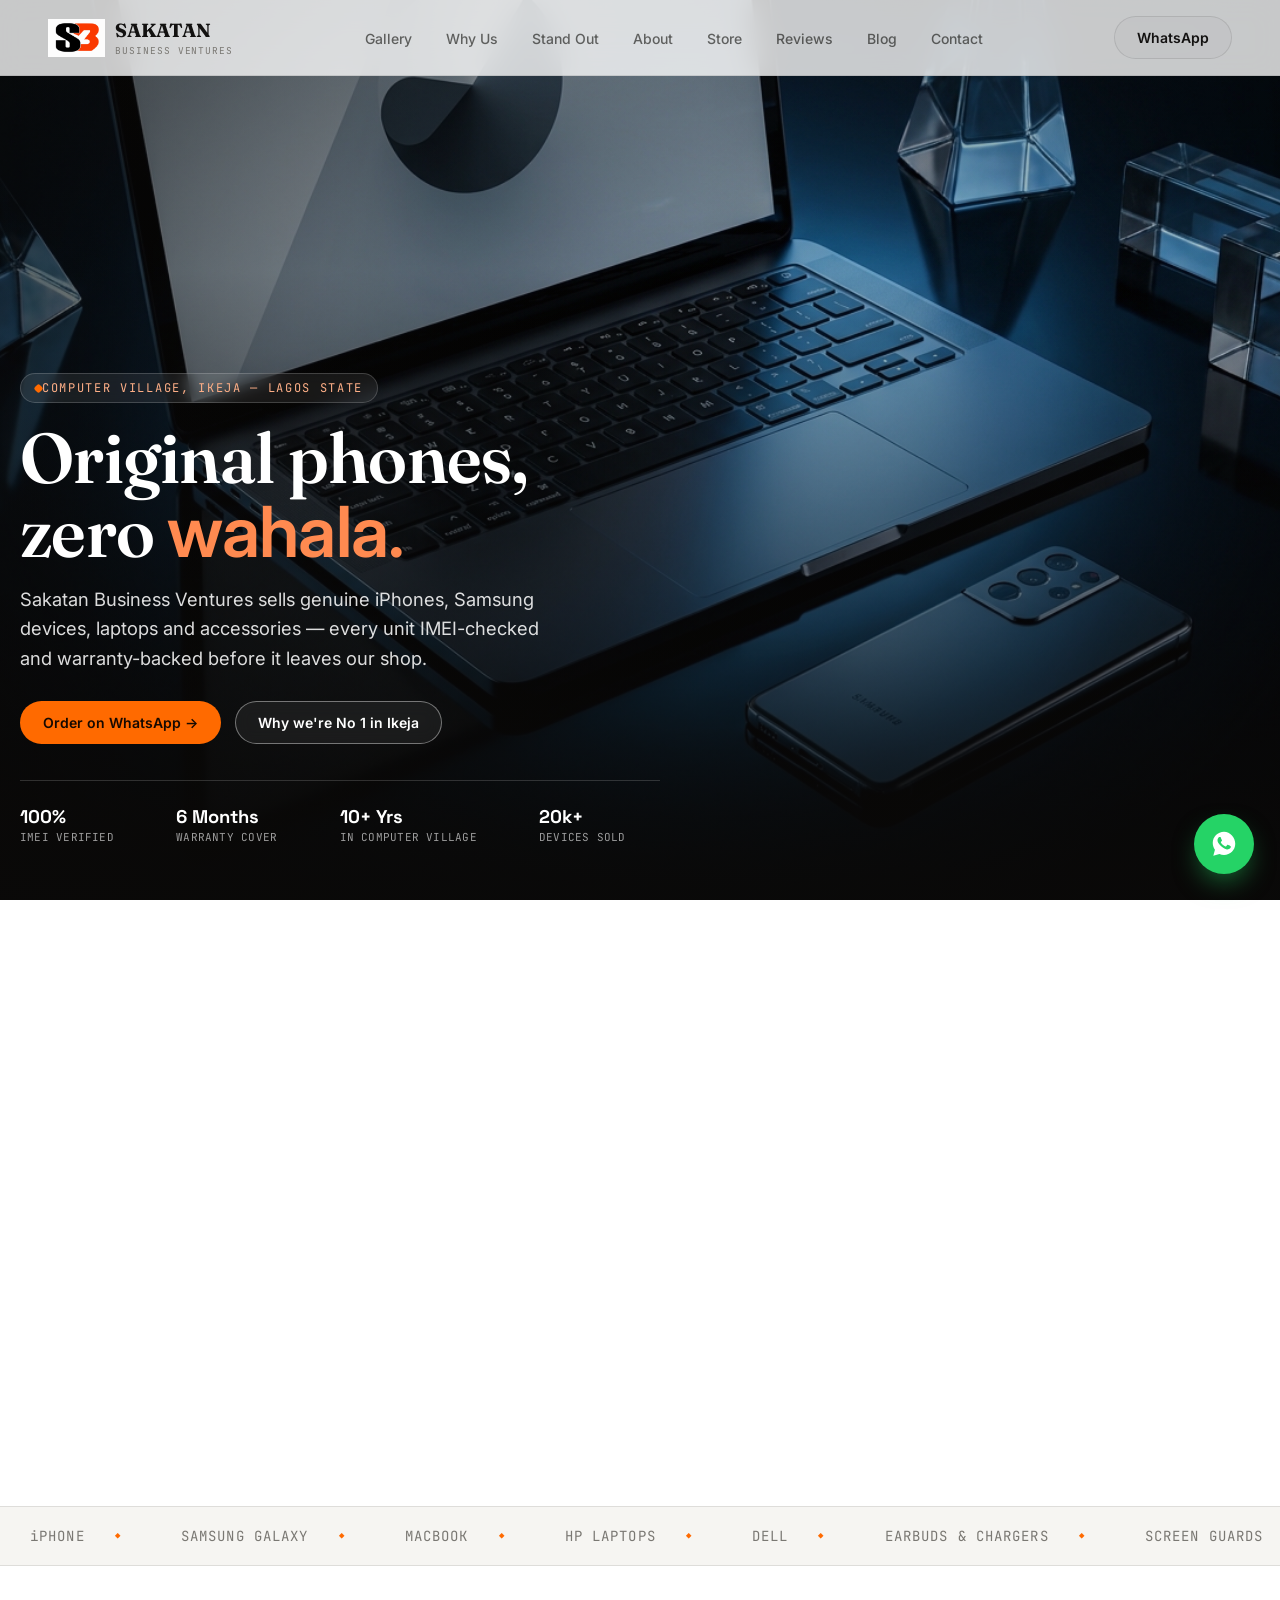
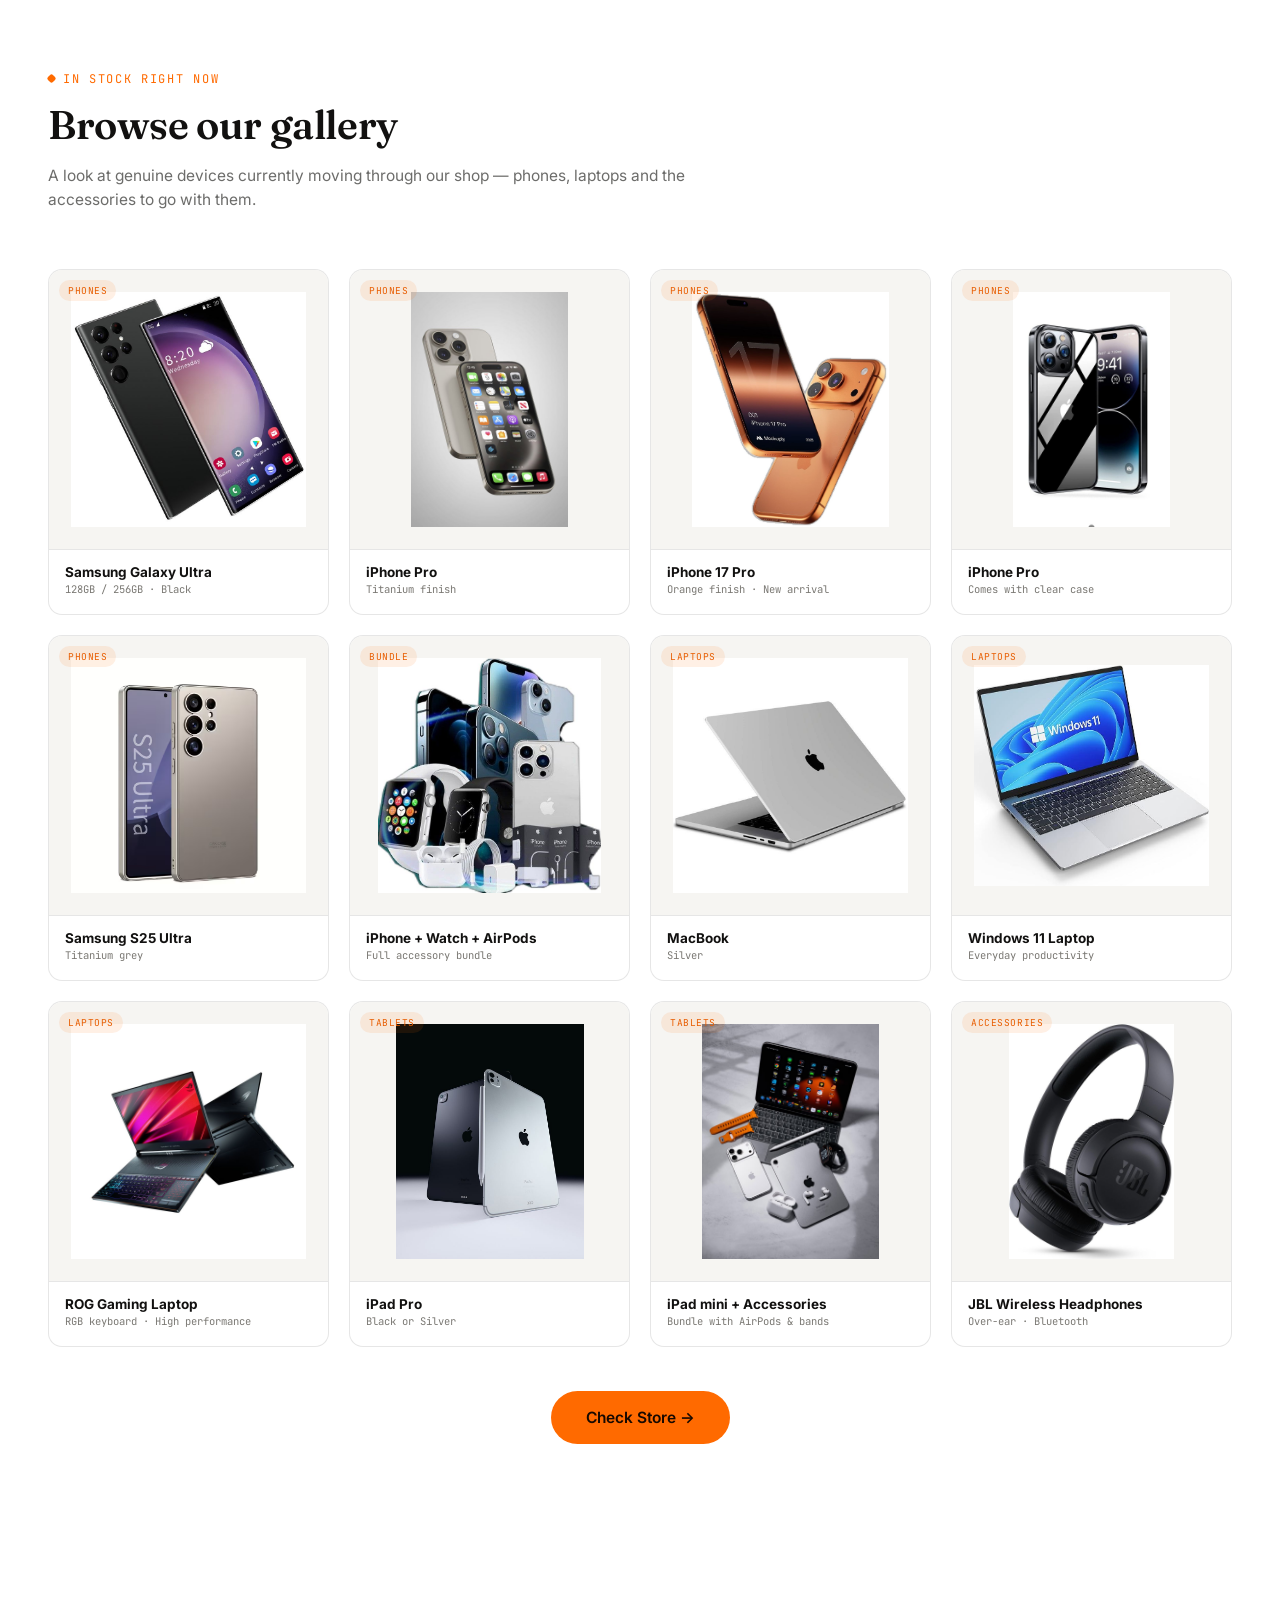
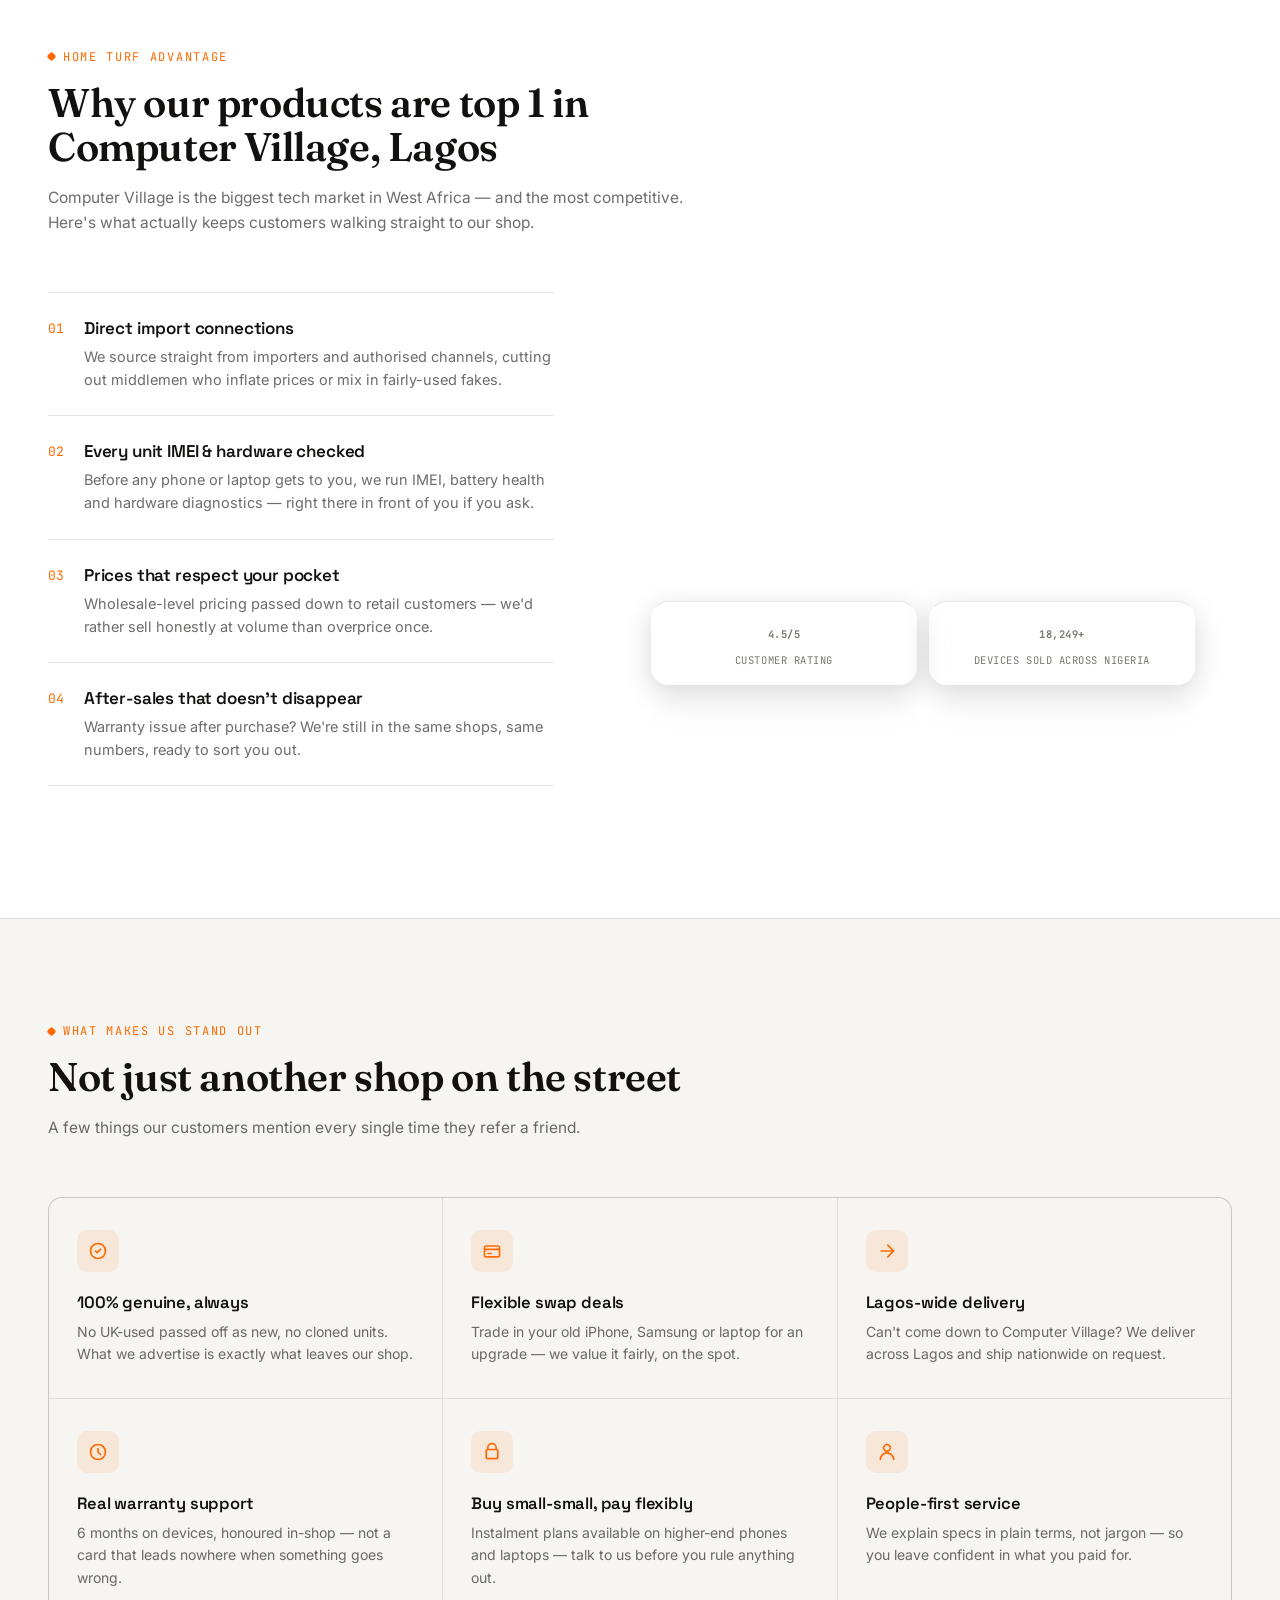
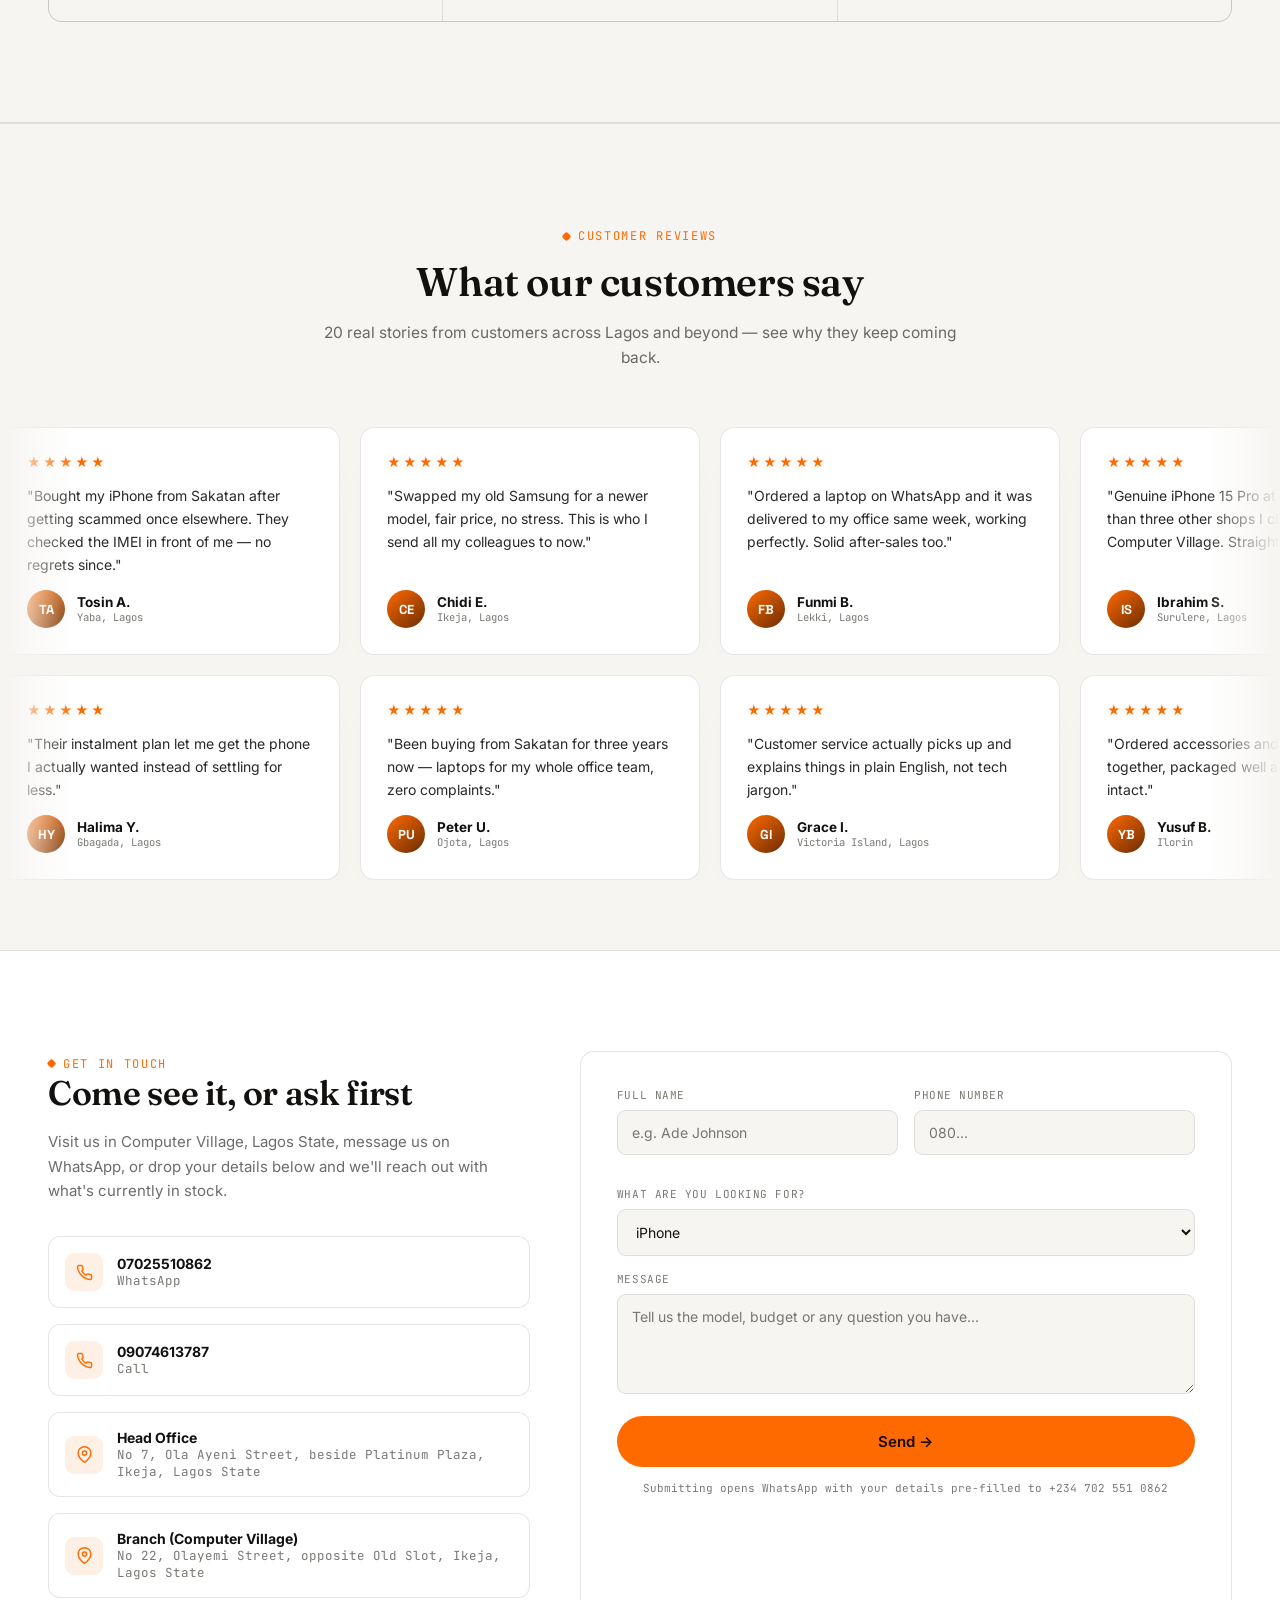
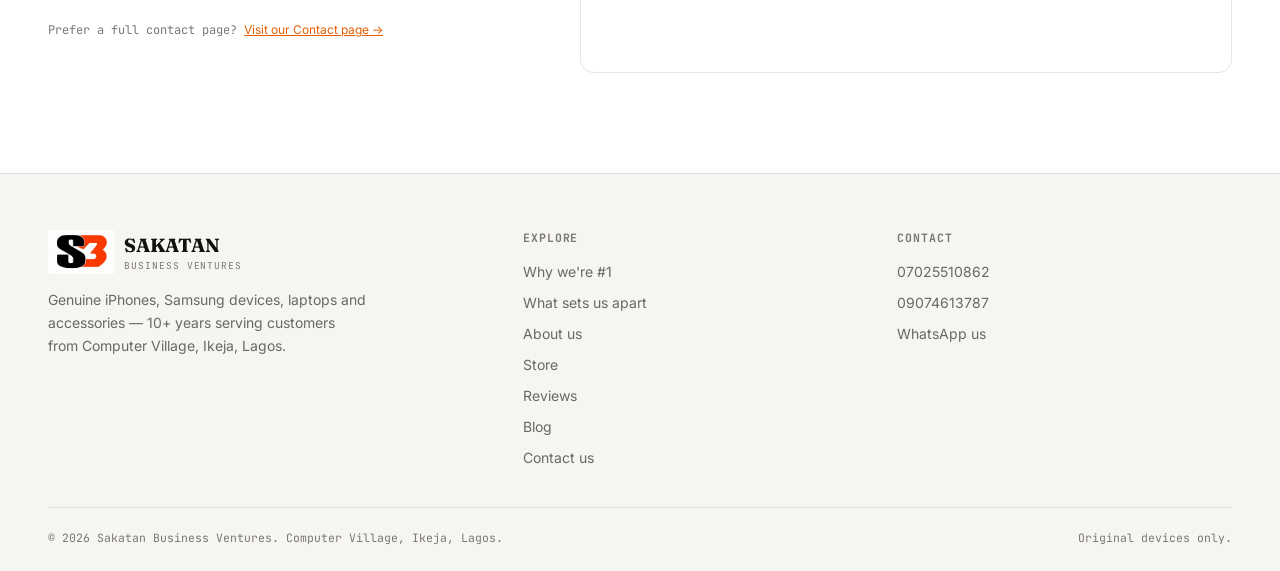
==== index.html @ 0b2df293 "Update index.html" ====
<!DOCTYPE html>
<html lang="en">
<head>
<meta charset="UTF-8">
<meta name="viewport" content="width=device-width, initial-scale=1.0">
<link rel="icon" type="image/jpeg" href="logo.jpeg">
<title>Sakatan Business Ventures | Original Phones, Laptops & Accessories — Computer Village, Lagos</title>
<meta name="description" content="Sakatan Business Ventures — Computer Village Lagos's trusted dealer for original iPhones, Samsung phones, laptops and accessories. IMEI verified, warranty backed.">
<link rel="preconnect" href="https://fonts.googleapis.com">
<link rel="preconnect" href="https://fonts.gstatic.com" crossorigin>
<link href="https://fonts.googleapis.com/css2?family=Fraunces:opsz,wght@9..144,300;9..144,400;9..144,500;9..144,600;9..144,700&family=Space+Grotesk:wght@400;500;600;700&family=Inter:wght@400;500;600;700;800&family=JetBrains+Mono:wght@400;500;600&display=swap" rel="stylesheet">
<link rel="stylesheet" href="styles.css">
<style>
  .logo-img{height:38px;width:auto;display:block;object-fit:contain;}
  .footer-brand .logo-img{height:44px;}

  /* ===== Premium typography ===== */
  h1, h2, h3,
  .logo span,
  .rank b,
  .product-modal-name,
  .welcome-inner h2 {
    font-family:'Fraunces', 'Space Grotesk', serif;
    letter-spacing:-0.01em;
  }
  h1{ font-weight:600; }
  h2{ font-weight:600; }
  h3{ font-weight:600; font-family:'Space Grotesk', sans-serif; }
  body, p, span, a, li, input, textarea, select, button{
    font-family:'Inter', -apple-system, sans-serif;
  }
  .eyebrow{ font-family:'JetBrains Mono','Space Grotesk',monospace; }

  /* Clickable gallery thumb */
  .gallery-thumb{ cursor:pointer; }

  /* ===== Product detail popup (glass effect) ===== */
  .product-modal-overlay{
    position:fixed;
    inset:0;
    z-index:999;
    display:none;
    align-items:center;
    justify-content:center;
    padding:16px;
    background:rgba(10,9,8,0.55);
    backdrop-filter:blur(4px);
    -webkit-backdrop-filter:blur(4px);
    box-sizing:border-box;
    opacity:0;
    transition:opacity .3s ease;
  }
  .product-modal-overlay.open{ display:flex; opacity:1; }

  .product-modal{
    position:relative;
    width:100%;
    max-width:380px;
    max-height:88vh;
    overflow-y:auto;
    -webkit-overflow-scrolling:touch;
    background:rgba(255,255,255,0.08);
    backdrop-filter:blur(22px) saturate(170%);
    -webkit-backdrop-filter:blur(22px) saturate(170%);
    border:1px solid rgba(255,255,255,0.16);
    border-radius:20px;
    box-shadow:0 24px 60px rgba(0,0,0,0.45), inset 0 1px 0 rgba(255,255,255,0.18);
    color:#fff;
    box-sizing:border-box;
    transform:translateY(24px) scale(0.96);
    opacity:0;
    transition:transform .35s cubic-bezier(.2,.8,.3,1.1), opacity .3s ease;
  }
  .product-modal-overlay.open .product-modal{
    transform:translateY(0) scale(1);
    opacity:1;
  }

  .product-modal-close{
    position:absolute;
    top:12px;
    right:12px;
    width:34px;
    height:34px;
    border-radius:50%;
    background:rgba(255,255,255,0.12);
    border:1px solid rgba(255,255,255,0.18);
    color:#fff;
    display:flex;
    align-items:center;
    justify-content:center;
    cursor:pointer;
    font-size:18px;
    line-height:1;
    z-index:2;
  }
  .product-modal-close:hover{ background:rgba(255,255,255,0.22); }

  .product-modal-img{
    width:100%;
    aspect-ratio:1/1;
    overflow:hidden;
    background:radial-gradient(circle at 50% 40%, #1c1a17, #0d0c0b 75%);
    border-radius:20px 20px 0 0;
    box-sizing:border-box;
    padding:22px;
    display:flex;
    align-items:center;
    justify-content:center;
  }
  .product-modal-img img{
    width:100%;
    height:100%;
    object-fit:contain;
    display:block;
  }

  @media (max-width:480px){
    .product-modal-img{ aspect-ratio:4/3; padding:16px; }
  }

  .product-modal-body{
    padding:22px 22px 24px;
    display:flex;
    flex-direction:column;
    gap:12px;
  }
  .product-modal-type{
    font-family:var(--mono, monospace);
    font-size:11px;
    letter-spacing:.08em;
    text-transform:uppercase;
    color:#FF8A50;
  }
  .product-modal-name{
    font-size:19px;
    font-weight:700;
    line-height:1.3;
    word-wrap:break-word;
  }
  .product-modal-storage-label{
    margin-top:4px;
    font-family:var(--mono, monospace);
    font-size:10px;
    letter-spacing:.08em;
    text-transform:uppercase;
    color:rgba(255,255,255,0.5);
  }
  .product-modal-storage-chips{
    display:flex;
    flex-wrap:wrap;
    gap:8px;
  }
  .product-modal-storage-chips span{
    font-family:var(--mono, monospace);
    font-size:12.5px;
    padding:6px 12px;
    border-radius:999px;
    background:rgba(255,255,255,0.10);
    border:1px solid rgba(255,255,255,0.16);
    white-space:nowrap;
  }
  .product-modal-enquiry{
    margin-top:8px;
    display:inline-flex;
    align-items:center;
    justify-content:center;
    gap:8px;
    width:100%;
    padding:14px 18px;
    border-radius:12px;
    background:linear-gradient(135deg, #FF7A3D, #FF5A1F);
    color:#fff;
    font-weight:600;
    font-size:14.5px;
    text-decoration:none;
    box-sizing:border-box;
    box-shadow:0 10px 24px rgba(255,90,31,0.35);
    transition:transform .2s ease, box-shadow .2s ease;
  }
  .product-modal-enquiry:hover{
    transform:translateY(-2px);
    box-shadow:0 14px 30px rgba(255,90,31,0.45);
  }
  .product-modal-note{
    font-size:11px;
    color:rgba(255,255,255,0.45);
    text-align:center;
  }

  @media (max-width:480px){
    .product-modal{
      max-width:100%;
      width:100%;
      max-height:92vh;
      border-radius:18px;
    }
    .product-modal-img{ border-radius:18px 18px 0 0; }
    .product-modal-body{ padding:18px 18px 20px; }
    .product-modal-name{ font-size:17px; }
  }

  body.modal-open{ overflow:hidden; }

  /* ===== Glass effect (Why #1 section) ===== */
  .cv-section{ position:relative; overflow:hidden; }
  .cv-glass-blob{
    position:absolute;
    border-radius:50%;
    filter:blur(70px);
    z-index:0;
    pointer-events:none;
    opacity:0.5;
    animation:cvBlobFloat 14s ease-in-out infinite;
  }
  .cv-blob-1{ width:360px; height:360px; top:-100px; right:-80px;
    background:radial-gradient(circle at 30% 30%, rgba(255,122,61,0.5), rgba(255,122,61,0) 70%);
  }
  .cv-blob-2{ width:300px; height:300px; bottom:-100px; left:-60px;
    background:radial-gradient(circle at 60% 40%, rgba(46,204,113,0.3), rgba(46,204,113,0) 70%);
    animation-delay:-6s;
  }
  @keyframes cvBlobFloat{
    0%, 100%{ transform:translate(0,0) scale(1); }
    50%{ transform:translate(20px,-18px) scale(1.06); }
  }

  .glass-panel{
    position:relative;
    z-index:1;
    background:rgba(255,255,255,0.06);
    backdrop-filter:blur(18px) saturate(160%);
    -webkit-backdrop-filter:blur(18px) saturate(160%);
    border:1px solid rgba(255,255,255,0.14);
    border-radius:18px;
    box-shadow:0 8px 28px rgba(0,0,0,0.16), inset 0 1px 0 rgba(255,255,255,0.14);
    transition:transform .35s ease, box-shadow .35s ease, border-color .35s ease;
  }
  .glass-panel:hover{
    transform:translateY(-3px);
    box-shadow:0 14px 34px rgba(0,0,0,0.22), inset 0 1px 0 rgba(255,255,255,0.18);
  }

  /* Office cards — clearly separated Head Office vs Branch */
  .office-cards{
    display:flex;
    flex-direction:column;
    gap:12px;
    margin:18px 0 24px;
  }
  .office-card{
    display:flex;
    align-items:flex-start;
    gap:12px;
    padding:14px 16px;
    border-left:3px solid transparent;
  }
  .office-card.head-office{ border-left-color:#FF7A3D; }
  .office-card.branch-office{ border-left-color:#2ECC71; }
  .office-badge{
    flex-shrink:0;
    font-family:var(--mono, monospace);
    font-size:10.5px;
    font-weight:700;
    letter-spacing:.04em;
    padding:5px 10px;
    border-radius:999px;
    white-space:nowrap;
    margin-top:2px;
  }
  .office-badge-hq{ background:rgba(255,122,61,0.18); color:#FF8A50; border:1px solid rgba(255,122,61,0.35); }
  .office-badge-branch{ background:rgba(46,204,113,0.16); color:#4CE28C; border:1px solid rgba(46,204,113,0.35); }
  .office-card-body{ display:flex; flex-direction:column; gap:3px; }
  .office-card-body b{ font-size:14px; }
  .office-card-body span{ font-family:var(--mono, monospace); font-size:12px; color:var(--gray); line-height:1.5; }

  /* Animated counting stats, glass chips */
  .cv-stats{ display:grid; grid-template-columns:repeat(2,1fr); gap:12px; }
  .cv-stats > div{ padding:16px 14px; text-align:center; }
  .cv-stats b{ display:block; font-size:20px; margin-bottom:4px; }
  .stat-count{ display:inline-block; }

  /* ===== Mobile sizing fixes for glass sections ===== */
  @media (max-width:600px){
    .cv-panel{ padding:22px 16px !important; }
    .rank b{ font-size:26px !important; }
    .rank span{ font-size:11px !important; }

    .office-cards{ gap:10px; margin:14px 0 18px; }
    .office-card{ padding:12px; gap:9px; }
    .office-badge{ font-size:9px; padding:4px 8px; letter-spacing:.02em; }
    .office-card-body b{ font-size:12.5px; line-height:1.3; }
    .office-card-body span{ font-size:10.5px; line-height:1.45; }

    .cv-stats{ gap:8px; }
    .cv-stats > div{ padding:12px 8px; }
    .cv-stats b{ font-size:15px; margin-bottom:2px; }
    .cv-stats span{ font-size:10px; line-height:1.3; display:block; }
  }
  @media (max-width:360px){
    .office-cards{ display:flex; flex-direction:column; }
    .office-card{ flex-direction:column; align-items:flex-start; gap:6px; }
    .cv-stats{ grid-template-columns:1fr 1fr; }
    .cv-stats b{ font-size:14px; }
  }

  /* ===== Full-cover hero ===== */
  .hero-cover{
    position:relative;
    min-height:100vh;
    min-height:100svh;
    display:flex;
    align-items:flex-end;
    overflow:hidden;
    padding:0;
    isolation:isolate;
  }
  .hero-bg{
    position:absolute;
    inset:0;
    z-index:0;
  }
  .hero-bg img{
    width:100%;
    height:100%;
    object-fit:cover;
    object-position:center 28%;
    display:block;
  }
  .hero-overlay{
    position:absolute;
    inset:0;
    z-index:1;
    background:
      linear-gradient(180deg, rgba(10,9,8,0.35) 0%, rgba(10,9,8,0.15) 30%, rgba(10,9,8,0.55) 70%, rgba(10,9,8,0.94) 100%),
      linear-gradient(90deg, rgba(10,9,8,0.55) 0%, rgba(10,9,8,0.05) 55%);
  }
  .hero-cover-inner{
    position:relative;
    z-index:2;
    width:100%;
    padding:140px 0 56px;
    box-sizing:border-box;
  }
  .hero-cover-inner .eyebrow{
    display:inline-block;
    color:#FFB088;
    background:rgba(255,255,255,0.08);
    border:1px solid rgba(255,255,255,0.18);
    padding:6px 14px;
    border-radius:999px;
    backdrop-filter:blur(8px);
    -webkit-backdrop-filter:blur(8px);
  }
  .hero-cover-inner h1{
    color:#fff;
    font-size:clamp(2.4rem, 7vw, 4.4rem);
    line-height:1.05;
    margin:18px 0 16px;
    max-width:14ch;
  }
  .hero-cover-inner h1 .accent{ color:#FF8A50; }
  .hero-cover-inner .lead{
    color:rgba(255,255,255,0.86);
    max-width:46ch;
    font-size:clamp(1rem, 2.2vw, 1.15rem);
    line-height:1.6;
  }
  .hero-cover-inner .hero-actions{
    display:flex;
    flex-wrap:wrap;
    gap:14px;
    margin:28px 0 36px;
  }
  .hero-cover-inner .btn-ghost{
    color:#fff;
    border-color:rgba(255,255,255,0.4);
    background:rgba(255,255,255,0.06);
    backdrop-filter:blur(8px);
    -webkit-backdrop-filter:blur(8px);
  }
  .hero-cover-inner .btn-ghost:hover{
    border-color:rgba(255,255,255,0.7);
    background:rgba(255,255,255,0.12);
  }
  .hero-cover-inner .hero-trust{
    display:grid;
    grid-template-columns:repeat(4,auto);
    gap:28px;
    padding-top:24px;
    border-top:1px solid rgba(255,255,255,0.16);
    max-width:640px;
  }
  .hero-cover-inner .hero-trust .stat b{
    color:#fff;
    display:block;
    font-size:1.15rem;
    font-family:'Space Grotesk', sans-serif;
  }
  .hero-cover-inner .hero-trust .stat span{
    color:rgba(255,255,255,0.6);
    font-size:11px;
    font-family:var(--mono, monospace);
    letter-spacing:.02em;
  }

  @media (max-width:820px){
    .hero-cover-inner .hero-trust{ grid-template-columns:repeat(2,1fr); gap:18px 24px; }
  }
  @media (max-width:600px){
    .hero-cover{ min-height:92vh; min-height:92svh; align-items:flex-end; }
    .hero-bg img{ object-position:62% center; }
    .hero-cover-inner{ padding:120px 0 40px; }
    .hero-cover-inner h1{ max-width:100%; font-size:clamp(2.1rem, 9vw, 2.8rem); }
    .hero-cover-inner .lead{ max-width:100%; }
    .hero-cover-inner .hero-actions{ flex-direction:column; gap:12px; }
    .hero-cover-inner .hero-actions .btn{ width:100%; text-align:center; }
    .hero-cover-inner .hero-trust{ max-width:100%; }
  }

  /* ===== Welcome section ===== */
  .welcome-section{ position:relative; padding:64px 0; }
  .welcome-inner{
    padding:48px 40px;
    text-align:center;
    max-width:920px;
    margin:0 auto;
    background:linear-gradient(160deg, rgba(255,122,61,0.07), rgba(46,204,113,0.04) 70%);
  }
  .welcome-badge{
    display:inline-block;
    font-family:var(--mono, monospace);
    font-size:11px;
    letter-spacing:.08em;
    text-transform:uppercase;
    color:#FF8A50;
    background:rgba(255,122,61,0.1);
    border:1px solid rgba(255,122,61,0.25);
    padding:6px 14px;
    border-radius:999px;
    margin-bottom:18px;
  }
  .welcome-inner h2{
    font-size:clamp(1.7rem, 4vw, 2.4rem);
    margin-bottom:14px;
    line-height:1.2;
  }
  .welcome-inner p{
    max-width:60ch;
    margin:0 auto;
    color:var(--gray);
    font-size:15.5px;
    line-height:1.7;
  }
  .welcome-points{
    display:grid;
    grid-template-columns:repeat(3,1fr);
    gap:16px;
    margin-top:36px;
  }
  .welcome-points > div{
    padding:20px 14px;
    border-radius:14px;
    background:rgba(255,255,255,0.04);
    border:1px solid rgba(255,255,255,0.08);
  }
  .welcome-points b{
    display:block;
    font-family:'Space Grotesk', sans-serif;
    font-size:16px;
    margin-bottom:6px;
    color:#FF8A50;
  }
  .welcome-points span{
    font-size:12.5px;
    color:var(--gray);
    line-height:1.5;
    display:block;
  }
  @media (max-width:640px){
    .welcome-inner{ padding:34px 20px; }
    .welcome-points{ grid-template-columns:1fr; gap:10px; margin-top:26px; }
    .welcome-points > div{ padding:16px; }
  }
</style>
</head>
<body>

<header>
  <nav class="nav">
    <a href="#top" class="logo">
      <img src="logo.jpeg" alt="Sakatan Business Ventures logo" class="logo-img">
      <span>SAKATAN<small>BUSINESS VENTURES</small></span>
    </a>
    <ul class="nav-links">
      <li><a href="#gallery">Gallery</a></li>
      <li><a href="#why-cv">Why Us</a></li>
      <li><a href="#standout">Stand Out</a></li>
      <li><a href="about.html">About</a></li>
       <li><a href="store.html">Store</a></li>
      <li><a href="#reviews">Reviews</a></li>
       <li><a href="blog.html">Blog</a></li>
      <li><a href="#contact">Contact</a></li>
    </ul>
    <div class="nav-cta">
      <a href="https://wa.me/2347025510862" class="btn btn-ghost" target="_blank" rel="noopener">WhatsApp</a>
      <button class="nav-toggle" id="navToggle" aria-label="Toggle menu"><span></span><span></span><span></span></button>
    </div>
  </nav>
</header>

<main id="top">

  <!-- HERO — full-cover -->
  <section class="hero hero-cover">
    <div class="hero-bg">
      <img src="hero-phone.png" alt="Latest Samsung flagship phone and laptop displayed by Sakatan Business Ventures" loading="eager">
    </div>
    <div class="hero-overlay"></div>
    <div class="wrap hero-cover-inner">
      <span class="eyebrow">Computer Village, Ikeja — Lagos State</span>
      <h1>Original phones,<br>zero <span class="accent">wahala.</span></h1>
      <p class="lead">Sakatan Business Ventures sells genuine iPhones, Samsung devices, laptops and accessories — every unit IMEI-checked and warranty-backed before it leaves our shop.</p>
      <div class="hero-actions">
        <a href="https://wa.me/2347025510862?text=Hello%20Sakatan%2C%20I%20want%20to%20check%20out%20your%20phones" class="btn btn-primary" target="_blank" rel="noopener">Order on WhatsApp →</a>
        <a href="#why-cv" class="btn btn-ghost">Why we're No 1 in Ikeja</a>
      </div>
      <div class="hero-trust">
        <div class="stat"><b>100%</b><span>IMEI Verified</span></div>
        <div class="stat"><b>6 Months</b><span>Warranty Cover</span></div>
        <div class="stat"><b>10+ Yrs</b><span>In Computer Village</span></div>
        <div class="stat"><b>20k+</b><span>Devices Sold</span></div>
      </div>
    </div>
  </section>

  <!-- WELCOME -->
  <section class="welcome-section reveal" id="welcome">
    <div class="wrap">
      <div class="welcome-inner glass-panel">
        <span class="welcome-badge">Welcome</span>
        <h2>Welcome to Sakatan Business Ventures</h2>
        <p>For over a decade, we've been a trusted name inside Computer Village — Lagos's biggest tech market. Every iPhone, Samsung device and laptop that leaves our shop is IMEI-checked, hardware-verified and backed by real after-sales support. Come as a first-time buyer or a returning customer — you'll be treated the same way: honestly.</p>
        <div class="welcome-points">
          <div><b>Genuine, always</b><span>No fairly-used passed off as new, no clones — ever.</span></div>
          <div><b>10+ years trusted</b><span>Same shops, same numbers, still here for you.</span></div>
          <div><b>Delivered nationwide</b><span>Lagos same-week, anywhere in Nigeria on request.</span></div>
        </div>
      </div>
    </div>
  </section>

  <!-- MARQUEE -->
  <div class="marquee-section">
    <div class="marquee-track">
      <span>iPHONE</span><span>SAMSUNG GALAXY</span><span>MACBOOK</span><span>HP LAPTOPS</span><span>DELL</span><span>EARBUDS & CHARGERS</span><span>SCREEN GUARDS</span><span>POWER BANKS</span>
      <span>iPHONE</span><span>SAMSUNG GALAXY</span><span>MACBOOK</span><span>HP LAPTOPS</span><span>DELL</span><span>EARBUDS & CHARGERS</span><span>SCREEN GUARDS</span><span>POWER BANKS</span>
    </div>
  </div>

  <!-- GALLERY -->
  <section class="gallery-section" id="gallery">
    <div class="wrap">
      <div class="section-head reveal">
        <span class="eyebrow">In stock right now</span>
        <h2>Browse our gallery</h2>
        <p>A look at genuine devices currently moving through our shop — phones, laptops and the accessories to go with them.</p>
      </div>

      <div class="gallery-grid reveal" id="galleryGrid">
        <div class="gallery-item" data-cat="phones">
          <div class="gallery-thumb"
               data-type="Samsung Phone"
               data-name="Samsung Galaxy Ultra — Black"
               data-storage="128GB,256GB,512GB"
               data-img="samsung-ultra-black.png">
            <span class="gallery-cat">Phones</span><img src="samsung-ultra-black.png" alt="Samsung Galaxy Ultra, black">
          </div>
          <div class="gallery-info"><b>Samsung Galaxy Ultra</b><span>128GB / 256GB · Black</span></div>
        </div>
        <div class="gallery-item" data-cat="phones">
          <div class="gallery-thumb"
               data-type="iPhone"
               data-name="iPhone Pro — Titanium"
               data-storage="128GB,256GB,512GB,1TB"
               data-img="iphone-titanium.png">
            <span class="gallery-cat">Phones</span><img src="iphone-titanium.png" alt="iPhone in titanium finish">
          </div>
          <div class="gallery-info"><b>iPhone Pro</b><span>Titanium finish</span></div>
        </div>
        <div class="gallery-item" data-cat="phones">
          <div class="gallery-thumb"
               data-type="iPhone"
               data-name="iPhone 17 Pro — Orange"
               data-storage="256GB,512GB,1TB"
               data-img="iphone17pro-orange.png">
            <span class="gallery-cat">Phones</span><img src="iphone17pro-orange.png" alt="iPhone 17 Pro in orange">
          </div>
          <div class="gallery-info"><b>iPhone 17 Pro</b><span>Orange finish · New arrival</span></div>
        </div>
        <div class="gallery-item" data-cat="phones">
          <div class="gallery-thumb"
               data-type="iPhone"
               data-name="iPhone Pro — with Clear Case"
               data-storage="128GB,256GB,512GB"
               data-img="iphone-clearcase.png">
            <span class="gallery-cat">Phones</span><img src="iphone-clearcase.png" alt="iPhone in a clear protective case">
          </div>
          <div class="gallery-info"><b>iPhone Pro</b><span>Comes with clear case</span></div>
        </div>
        <div class="gallery-item" data-cat="phones">
          <div class="gallery-thumb"
               data-type="Samsung Phone"
               data-name="Samsung S25 Ultra — Titanium Grey"
               data-storage="256GB,512GB,1TB"
               data-img="galaxy-s25ultra.png">
            <span class="gallery-cat">Phones</span><img src="galaxy-s25ultra.png" alt="Samsung Galaxy S25 Ultra">
          </div>
          <div class="gallery-info"><b>Samsung S25 Ultra</b><span>Titanium grey</span></div>
        </div>
        <div class="gallery-item" data-cat="accessories">
          <div class="gallery-thumb"
               data-type="iPhone Bundle"
               data-name="iPhone + Apple Watch + AirPods"
               data-storage="128GB,256GB"
               data-img="iphone-bundle.png">
            <span class="gallery-cat">Bundle</span><img src="iphone-bundle.png" alt="iPhone lineup with Apple Watch and AirPods accessories">
          </div>
          <div class="gallery-info"><b>iPhone + Watch + AirPods</b><span>Full accessory bundle</span></div>
        </div>
        <div class="gallery-item" data-cat="laptops">
          <div class="gallery-thumb"
               data-type="Laptop"
               data-name="MacBook — Silver"
               data-storage="256GB SSD,512GB SSD"
               data-img="macbook-silver.png">
            <span class="gallery-cat">Laptops</span><img src="macbook-silver.png" alt="Silver MacBook, back view">
          </div>
          <div class="gallery-info"><b>MacBook</b><span>Silver</span></div>
        </div>
        <div class="gallery-item" data-cat="laptops">
          <div class="gallery-thumb"
               data-type="Laptop"
               data-name="Windows 11 Laptop"
               data-storage="256GB SSD,512GB SSD"
               data-img="windows-laptop.png">
            <span class="gallery-cat">Laptops</span><img src="windows-laptop.png" alt="Windows 11 laptop">
          </div>
          <div class="gallery-info"><b>Windows 11 Laptop</b><span>Everyday productivity</span></div>
        </div>
        <div class="gallery-item" data-cat="laptops">
          <div class="gallery-thumb"
               data-type="Gaming Laptop"
               data-name="ASUS ROG — RGB Keyboard"
               data-storage="512GB SSD,1TB SSD"
               data-img="rog-gaming-laptop.png">
            <span class="gallery-cat">Laptops</span><img src="rog-gaming-laptop.png" alt="ASUS ROG gaming laptop with RGB keyboard">
          </div>
          <div class="gallery-info"><b>ROG Gaming Laptop</b><span>RGB keyboard · High performance</span></div>
        </div>
        <div class="gallery-item" data-cat="accessories">
          <div class="gallery-thumb"
               data-type="iPad"
               data-name="iPad Pro — Black or Silver"
               data-storage="128GB,256GB,512GB"
               data-img="ipad-pro-duo.png">
            <span class="gallery-cat">Tablets</span><img src="ipad-pro-duo.png" alt="iPad Pro in black and silver">
          </div>
          <div class="gallery-info"><b>iPad Pro</b><span>Black or Silver</span></div>
        </div>
        <div class="gallery-item" data-cat="accessories">
          <div class="gallery-thumb"
               data-type="iPad Bundle"
               data-name="iPad mini + AirPods + Watch Bands"
               data-storage="64GB,256GB"
               data-img="ipad-mini-bundle.png">
            <span class="gallery-cat">Tablets</span><img src="ipad-mini-bundle.png" alt="iPad mini with AirPods and Apple Watch bands">
          </div>
          <div class="gallery-info"><b>iPad mini + Accessories</b><span>Bundle with AirPods &amp; bands</span></div>
        </div>
        <div class="gallery-item" data-cat="accessories">
          <div class="gallery-thumb"
               data-type="Accessory"
               data-name="JBL Wireless Headphones"
               data-storage="Over-ear,Bluetooth"
               data-storage-label="Type"
               data-img="jbl-headphones.png">
            <span class="gallery-cat">Accessories</span><img src="jbl-headphones.png" alt="JBL wireless over-ear headphones">
          </div>
          <div class="gallery-info"><b>JBL Wireless Headphones</b><span>Over-ear · Bluetooth</span></div>
        </div>
      </div>

      <div class="gallery-cta reveal">
        <a href="store.html" class="btn btn-primary">Check Store →</a>
      </div>

      <!-- PRODUCT DETAIL POPUP -->
      <div class="product-modal-overlay" id="productModalOverlay">
        <div class="product-modal" id="productModal" role="dialog" aria-modal="true">
          <button class="product-modal-close" id="productModalClose" aria-label="Close">&times;</button>
          <div class="product-modal-img">
            <img id="productModalImg" src="" alt="">
          </div>
          <div class="product-modal-body">
            <span class="product-modal-type" id="productModalType"></span>
            <span class="product-modal-name" id="productModalName"></span>
            <span class="product-modal-storage-label" id="productModalStorageLabel">Storage options</span>
            <div class="product-modal-storage-chips" id="productModalStorage"></div>
            <a href="#" target="_blank" rel="noopener" class="product-modal-enquiry" id="productModalEnquiry">Make Enquiry Today →</a>
            <span class="product-modal-note">Tap outside this card or the × to close</span>
          </div>
        </div>
      </div>
    </div>
  </section>

  <!-- WHY #1 IN COMPUTER VILLAGE -->
  <section class="cv-section" id="why-cv">
    <div class="wrap">
      <div class="section-head reveal">
        <span class="eyebrow">Home turf advantage</span>
        <h2>Why our products are top&nbsp;1 in Computer Village, Lagos</h2>
        <p>Computer Village is the biggest tech market in West Africa — and the most competitive. Here's what actually keeps customers walking straight to our shop.</p>
      </div>

      <div class="cv-grid">
        <div class="cv-list">
          <div class="cv-item reveal">
            <span class="num">01</span>
            <div><h3>Direct import connections</h3><p>We source straight from importers and authorised channels, cutting out middlemen who inflate prices or mix in fairly-used fakes.</p></div>
          </div>
          <div class="cv-item reveal">
            <span class="num">02</span>
            <div><h3>Every unit IMEI &amp; hardware checked</h3><p>Before any phone or laptop gets to you, we run IMEI, battery health and hardware diagnostics — right there in front of you if you ask.</p></div>
          </div>
          <div class="cv-item reveal">
            <span class="num">03</span>
            <div><h3>Prices that respect your pocket</h3><p>Wholesale-level pricing passed down to retail customers — we'd rather sell honestly at volume than overprice once.</p></div>
          </div>
          <div class="cv-item reveal">
            <span class="num">04</span>
            <div><h3>After-sales that doesn't disappear</h3><p>Warranty issue after purchase? We're still in the same shops, same numbers, ready to sort you out.</p></div>
          </div>
        </div>

        <div class="cv-panel reveal glass-panel">
          <div class="cv-glass-blob cv-blob-1"></div>
          <div class="cv-glass-blob cv-blob-2"></div>
          <div class="rank"><b>No1</b><span>Trusted Dealer Rating</span></div>

          <div class="office-cards">
            <div class="office-card head-office glass-panel">
              <span class="office-badge office-badge-hq">HEAD OFFICE</span>
              <div class="office-card-body">
                <b>Main Office</b>
                <span>No 7, Ola Ayeni Street, beside Platinum Plaza, Ikeja, Lagos State</span>
              </div>
            </div>
            <div class="office-card branch-office glass-panel">
              <span class="office-badge office-badge-branch">BRANCH</span>
              <div class="office-card-body">
                <b>Computer Village Branch</b>
                <span>No 22, Olayemi Street, opposite Old Slot, Ikeja, Lagos State</span>
              </div>
            </div>
          </div>

          <div class="cv-stats">
            <div class="glass-panel"><b><span class="stat-count" data-target="4.9" data-decimals="1" data-suffix="/5">0</span></b><span>Customer Rating</span></div>
            <div class="glass-panel"><b><span class="stat-count" data-target="20000" data-suffix="+">0</span></b><span>Devices Sold Across Nigeria</span></div>
            <div class="glass-panel"><b><span class="stat-count" data-target="10" data-suffix="+ Years">0</span></b><span>Operating in CV</span></div>
            <div class="glass-panel"><b><span class="stat-count" data-target="6" data-suffix=" Months">0</span></b><span>Warranty on Devices</span></div>
          </div>
        </div>
      </div>
    </div>
  </section>

  <!-- STAND OUT -->
  <section class="stand-section" id="standout">
    <div class="wrap">
      <div class="section-head reveal">
        <span class="eyebrow">What makes us stand out</span>
        <h2>Not just another shop on the street</h2>
        <p>A few things our customers mention every single time they refer a friend.</p>
      </div>

      <div class="feature-grid reveal">
        <div class="feature-card">
          <div class="ic"><svg viewBox="0 0 24 24" fill="none" stroke-width="2" stroke-linecap="round" stroke-linejoin="round"><path d="M9 12l2 2 4-4"/><circle cx="12" cy="12" r="9"/></svg></div>
          <h3>100% genuine, always</h3>
          <p>No UK-used passed off as new, no cloned units. What we advertise is exactly what leaves our shop.</p>
        </div>
        <div class="feature-card">
          <div class="ic"><svg viewBox="0 0 24 24" fill="none" stroke-width="2" stroke-linecap="round" stroke-linejoin="round"><rect x="3" y="6" width="18" height="13" rx="2"/><path d="M3 10h18"/><path d="M7 15h4"/></svg></div>
          <h3>Flexible swap deals</h3>
          <p>Trade in your old iPhone, Samsung or laptop for an upgrade — we value it fairly, on the spot.</p>
        </div>
        <div class="feature-card">
          <div class="ic"><svg viewBox="0 0 24 24" fill="none" stroke-width="2" stroke-linecap="round" stroke-linejoin="round"><path d="M5 12h14"/><path d="M13 5l7 7-7 7"/></svg></div>
          <h3>Lagos-wide delivery</h3>
          <p>Can't come down to Computer Village? We deliver across Lagos and ship nationwide on request.</p>
        </div>
        <div class="feature-card">
          <div class="ic"><svg viewBox="0 0 24 24" fill="none" stroke-width="2" stroke-linecap="round" stroke-linejoin="round"><path d="M12 8v4l3 3"/><circle cx="12" cy="12" r="9"/></svg></div>
          <h3>Real warranty support</h3>
          <p>6 months on devices, honoured in-shop — not a card that leads nowhere when something goes wrong.</p>
        </div>
        <div class="feature-card">
          <div class="ic"><svg viewBox="0 0 24 24" fill="none" stroke-width="2" stroke-linecap="round" stroke-linejoin="round"><path d="M17 9V7a5 5 0 00-10 0v2"/><rect x="5" y="9" width="14" height="11" rx="2"/></svg></div>
          <h3>Buy small-small, pay flexibly</h3>
          <p>Instalment plans available on higher-end phones and laptops — talk to us before you rule anything out.</p>
        </div>
        <div class="feature-card">
          <div class="ic"><svg viewBox="0 0 24 24" fill="none" stroke-width="2" stroke-linecap="round" stroke-linejoin="round"><path d="M20 21a8 8 0 10-16 0"/><circle cx="12" cy="7" r="4"/></svg></div>
          <h3>People-first service</h3>
          <p>We explain specs in plain terms, not jargon — so you leave confident in what you paid for.</p>
        </div>
      </div>
    </div>
  </section>

  <!-- REVIEWS -->
  <section class="reviews-section" id="reviews">
    <div class="wrap">
      <div class="section-head center reveal" style="margin-left:auto;margin-right:auto;">
        <span class="eyebrow">Customer reviews</span>
        <h2>What our customers say</h2>
        <p>20 real stories from customers across Lagos and beyond — see why they keep coming back.</p>
      </div>
    </div>
    <div class="reviews-marquee reveal">
      <div class="reviews-row row-left">
        <div class="reviews-track">
          <div class="review-card">
            <div class="stars">★★★★★</div>
            <p class="quote">"Bought my iPhone from Sakatan after getting scammed once elsewhere. They checked the IMEI in front of me — no regrets since."</p>
            <div class="review-person">
              <span class="avatar">TA</span>
              <div><b>Tosin A.</b><span>Yaba, Lagos</span></div>
            </div>
          </div>
          <div class="review-card">
            <div class="stars">★★★★★</div>
            <p class="quote">"Swapped my old Samsung for a newer model, fair price, no stress. This is who I send all my colleagues to now."</p>
            <div class="review-person">
              <span class="avatar">CE</span>
              <div><b>Chidi E.</b><span>Ikeja, Lagos</span></div>
            </div>
          </div>
          <div class="review-card">
            <div class="stars">★★★★★</div>
            <p class="quote">"Ordered a laptop on WhatsApp and it was delivered to my office same week, working perfectly. Solid after-sales too."</p>
            <div class="review-person">
              <span class="avatar">FB</span>
              <div><b>Funmi B.</b><span>Lekki, Lagos</span></div>
            </div>
          </div>
          <div class="review-card">
            <div class="stars">★★★★★</div>
            <p class="quote">"Genuine iPhone 15 Pro at a price better than three other shops I checked in Computer Village. Straightforward guys."</p>
            <div class="review-person">
              <span class="avatar">IS</span>
              <div><b>Ibrahim S.</b><span>Surulere, Lagos</span></div>
            </div>
          </div>
          <div class="review-card">
            <div class="stars">★★★★★</div>
            <p class="quote">"My laptop screen had an issue two months after purchase — they fixed it under warranty, no arguments."</p>
            <div class="review-person">
              <span class="avatar">NO</span>
              <div><b>Ngozi O.</b><span>Ajah, Lagos</span></div>
            </div>
          </div>
          <div class="review-card">
            <div class="stars">★★★★★</div>
            <p class="quote">"The battery health check before I paid was what sold me. Nobody else in the market offered that."</p>
            <div class="review-person">
              <span class="avatar">EN</span>
              <div><b>Emeka N.</b><span>Festac, Lagos</span></div>
            </div>
          </div>
          <div class="review-card">
            <div class="stars">★★★★★</div>
            <p class="quote">"Ordered from Abuja, they shipped my Galaxy Ultra safely and it arrived exactly as described."</p>
            <div class="review-person">
              <span class="avatar">AM</span>
              <div><b>Aisha M.</b><span>Abuja</span></div>
            </div>
          </div>
          <div class="review-card">
            <div class="stars">★★★★★</div>
            <p class="quote">"Traded in my old MacBook for a newer one. Fair valuation, quick process, very professional."</p>
            <div class="review-person">
              <span class="avatar">SA</span>
              <div><b>Segun A.</b><span>Ikorodu, Lagos</span></div>
            </div>
          </div>
          <div class="review-card">
            <div class="stars">★★★★★</div>
            <p class="quote">"First time buying a phone without fear of getting a fake. IMEI verified right there in the shop."</p>
            <div class="review-person">
              <span class="avatar">BK</span>
              <div><b>Blessing K.</b><span>Magodo, Lagos</span></div>
            </div>
          </div>
          <div class="review-card">
            <div class="stars">★★★★★</div>
            <p class="quote">"Gaming laptop came exactly as advertised, RGB and all. Delivery to PH took just two days."</p>
            <div class="review-person">
              <span class="avatar">DO</span>
              <div><b>David O.</b><span>Port Harcourt</span></div>
            </div>
          </div>
        </div>
      </div>
      <div class="reviews-row row-right">
        <div class="reviews-track">
          <div class="review-card">
            <div class="stars">★★★★★</div>
            <p class="quote">"Their instalment plan let me get the phone I actually wanted instead of settling for less."</p>
            <div class="review-person">
              <span class="avatar">HY</span>
              <div><b>Halima Y.</b><span>Gbagada, Lagos</span></div>
            </div>
          </div>
          <div class="review-card">
            <div class="stars">★★★★★</div>
            <p class="quote">"Been buying from Sakatan for three years now — laptops for my whole office team, zero complaints."</p>
            <div class="review-person">
              <span class="avatar">PU</span>
              <div><b>Peter U.</b><span>Ojota, Lagos</span></div>
            </div>
          </div>
          <div class="review-card">
            <div class="stars">★★★★★</div>
            <p class="quote">"Customer service actually picks up and explains things in plain English, not tech jargon."</p>
            <div class="review-person">
              <span class="avatar">GI</span>
              <div><b>Grace I.</b><span>Victoria Island, Lagos</span></div>
            </div>
          </div>
          <div class="review-card">
            <div class="stars">★★★★★</div>
            <p class="quote">"Ordered accessories and a phone case together, packaged well and arrived intact."</p>
            <div class="review-person">
              <span class="avatar">YB</span>
              <div><b>Yusuf B.</b><span>Ilorin</span></div>
            </div>
          </div>
          <div class="review-card">
            <div class="stars">★★★★★</div>
            <p class="quote">"The warranty card isn't just paper — they actually honoured it when my charger port had an issue."</p>
            <div class="review-person">
              <span class="avatar">CR</span>
              <div><b>Chiamaka R.</b><span>Apapa, Lagos</span></div>
            </div>
          </div>
          <div class="review-card">
            <div class="stars">★★★★★</div>
            <p class="quote">"Compared prices across five shops in Computer Village, Sakatan gave the best deal on a Galaxy S24."</p>
            <div class="review-person">
              <span class="avatar">TF</span>
              <div><b>Tunde F.</b><span>Alaba, Lagos</span></div>
            </div>
          </div>
          <div class="review-card">
            <div class="stars">★★★★★</div>
            <p class="quote">"Nationwide delivery worked exactly as promised, phone got to Enugu in three business days."</p>
            <div class="review-person">
              <span class="avatar">AD</span>
              <div><b>Amaka D.</b><span>Enugu</span></div>
            </div>
          </div>
          <div class="review-card">
            <div class="stars">★★★★★</div>
            <p class="quote">"Bought a MacBook for my NYSC project, still running perfectly two years later."</p>
            <div class="review-person">
              <span class="avatar">KJ</span>
              <div><b>Kelechi J.</b><span>Egbeda, Lagos</span></div>
            </div>
          </div>
          <div class="review-card">
            <div class="stars">★★★★★</div>
            <p class="quote">"The staff let me test the phone properly before paying — camera, speakers, everything. That kind of trust matters."</p>
            <div class="review-person">
              <span class="avatar">RP</span>
              <div><b>Ronke P.</b><span>Yaba, Lagos</span></div>
            </div>
          </div>
          <div class="review-card">
            <div class="stars">★★★★★</div>
            <p class="quote">"First online purchase from Computer Village that actually felt safe. Would recommend to anyone."</p>
            <div class="review-person">
              <span class="avatar">BT</span>
              <div><b>Bashir T.</b><span>Kano</span></div>
            </div>
          </div>
        </div>
      </div>
    </div>
  </section>

  <!-- CONTACT -->
  <section id="contact">
    <div class="wrap contact-grid">
      <div class="contact-info reveal">
        <span class="eyebrow">Get in touch</span>
        <h2>Come see it, or ask first</h2>
        <p>Visit us in Computer Village, Lagos State, message us on WhatsApp, or drop your details below and we'll reach out with what's currently in stock.</p>
        <div class="contact-lines">
          <div class="contact-line">
            <span class="ic"><svg viewBox="0 0 24 24" fill="none" stroke-width="2" stroke-linecap="round" stroke-linejoin="round"><path d="M22 16.92v3a2 2 0 01-2.18 2 19.79 19.79 0 01-8.63-3.07 19.5 19.5 0 01-6-6 19.79 19.79 0 01-3.07-8.67A2 2 0 014.11 2h3a2 2 0 012 1.72c.127.96.362 1.902.7 2.81a2 2 0 01-.45 2.11L8.09 9.91a16 16 0 006 6l1.27-1.27a2 2 0 012.11-.45c.908.338 1.85.573 2.81.7A2 2 0 0122 16.92z"/></svg></span>
            <div><b>07025510862</b><span>WhatsApp</span></div>
          </div>
          <div class="contact-line">
            <span class="ic"><svg viewBox="0 0 24 24" fill="none" stroke-width="2" stroke-linecap="round" stroke-linejoin="round"><path d="M22 16.92v3a2 2 0 01-2.18 2 19.79 19.79 0 01-8.63-3.07 19.5 19.5 0 01-6-6 19.79 19.79 0 01-3.07-8.67A2 2 0 014.11 2h3a2 2 0 012 1.72c.127.96.362 1.902.7 2.81a2 2 0 01-.45 2.11L8.09 9.91a16 16 0 006 6l1.27-1.27a2 2 0 012.11-.45c.908.338 1.85.573 2.81.7A2 2 0 0122 16.92z"/></svg></span>
            <div><b>09074613787</b><span>Call</span></div>
          </div>
          <div class="contact-line">
            <span class="ic"><svg viewBox="0 0 24 24" fill="none" stroke-width="2" stroke-linecap="round" stroke-linejoin="round"><path d="M21 10c0 7-9 13-9 13s-9-6-9-13a9 9 0 0118 0z"/><circle cx="12" cy="10" r="3"/></svg></span>
            <div><b>Head Office</b><span>No 7, Ola Ayeni Street, beside Platinum Plaza, Ikeja, Lagos State</span></div>
          </div>
          <div class="contact-line">
            <span class="ic"><svg viewBox="0 0 24 24" fill="none" stroke-width="2" stroke-linecap="round" stroke-linejoin="round"><path d="M21 10c0 7-9 13-9 13s-9-6-9-13a9 9 0 0118 0z"/><circle cx="12" cy="10" r="3"/></svg></span>
            <div><b>Branch (Computer Village)</b><span>No 22, Olayemi Street, opposite Old Slot, Ikeja, Lagos State</span></div>
          </div>
        </div>
        <p style="margin-top:22px; font-family:var(--mono); font-size:12px; color:var(--gray);">Prefer a full contact page? <a href="contact.html" style="color:var(--orange-light); text-decoration:underline;">Visit our Contact page →</a></p>
      </div>

      <form class="contact-form reveal" id="contactForm">
        <div class="form-row">
          <div class="field">
            <label for="fname">Full name</label>
            <input id="fname" name="fname" type="text" placeholder="e.g. Ade Johnson" required>
          </div>
          <div class="field">
            <label for="fphone">Phone number</label>
            <input id="fphone" name="fphone" type="tel" placeholder="080..." required>
          </div>
        </div>
        <div class="field">
          <label for="finterest">What are you looking for?</label>
          <select id="finterest" name="finterest">
            <option>iPhone</option>
            <option>Samsung phone</option>
            <option>Laptop</option>
            <option>Accessories</option>
            <option>Not sure yet</option>
          </select>
        </div>
        <div class="field">
          <label for="fmessage">Message</label>
          <textarea id="fmessage" name="fmessage" placeholder="Tell us the model, budget or any question you have..." required></textarea>
        </div>
        <button type="submit" class="btn btn-primary form-submit">Send  →</button>
        <p class="form-note">Submitting opens WhatsApp with your details pre-filled to +234 702 551 0862</p>
      </form>
    </div>
  </section>

</main>

<footer>
  <div class="wrap">
    <div class="footer-grid">
      <div class="footer-brand">
        <a href="index.html#top" class="logo"><img src="logo.jpeg" alt="Sakatan Business Ventures logo" class="logo-img"><span>SAKATAN<small>BUSINESS VENTURES</small></span></a>
        <p>Genuine iPhones, Samsung devices, laptops and accessories — 10+ years serving customers from Computer Village, Ikeja, Lagos.</p>
      </div>
      <div class="footer-col">
        <h4>Explore</h4>
        <ul>
          <li><a href="#why-cv">Why we're #1</a></li>
          <li><a href="#standout">What sets us apart</a></li>
          <li><a href="about.html">About us</a></li>
           <li><a href="store.html">Store</a></li>
          <li><a href="#reviews">Reviews</a></li>
           <li><a href="blog.html">Blog</a></li>
          <li><a href="contact.html">Contact us</a></li>
        </ul>
      </div>
      <div class="footer-col">
        <h4>Contact</h4>
        <ul>
          <li><a href="tel:07025510862">07025510862</a></li>
          <li><a href="tel:09074613787">09074613787</a></li>
          <li><a href="https://wa.me/2347025510862" target="_blank" rel="noopener">WhatsApp us</a></li>
        </ul>
      </div>
    </div>
    <div class="footer-bottom">
      <span>© 2026 Sakatan Business Ventures. Computer Village, Ikeja, Lagos.</span>
      <span>Original devices only.</span>
    </div>
  </div>
</footer>

<a class="wa-float" href="https://wa.me/2347025510862?text=Hello%20Sakatan%2C%20I%20want%20to%20check%20out%20your%20phones" target="_blank" rel="noopener" aria-label="Chat with us on WhatsApp">
  <span class="wa-tooltip">Chat with us</span>
  <svg viewBox="0 0 32 32"><path d="M16.001 3C9.373 3 4 8.373 4 15.001c0 2.65.87 5.1 2.34 7.09L4.6 28.4l6.5-1.7a11.94 11.94 0 004.9 1.06h.001C22.63 27.76 28 22.39 28 15.76 28 9.13 22.63 3 16.001 3zm6.94 17.02c-.29.82-1.7 1.55-2.35 1.65-.6.09-1.36.13-2.19-.14-.5-.16-1.15-.38-1.98-.74-3.48-1.5-5.75-5.01-5.93-5.24-.17-.24-1.42-1.89-1.42-3.6s.9-2.56 1.22-2.91c.32-.35.7-.44.93-.44.23 0 .47 0 .67.01.22.01.5-.08.78.6.29.7.98 2.42 1.07 2.59.09.17.15.37.03.6-.12.24-.18.38-.36.58-.18.2-.38.45-.54.6-.18.17-.37.36-.16.7.21.35.93 1.53 1.99 2.48 1.37 1.22 2.52 1.6 2.87 1.78.35.17.55.15.76-.09.2-.24.87-1.01 1.1-1.36.23-.35.46-.29.77-.17.32.12 2.02.95 2.36 1.12.35.17.58.26.66.4.09.15.09.85-.2 1.67z"/></svg>
</a>

<script>
  // mobile nav toggle
  const navToggle = document.getElementById('navToggle');
  const navLinks = document.querySelector('.nav-links');
  navToggle.addEventListener('click', () => {
    const open = navLinks.style.display === 'flex';
    navLinks.style.display = open ? 'none' : 'flex';
    navLinks.style.cssText += open ? '' : 'position:fixed;top:70px;left:0;right:0;background:#FFFFFF;flex-direction:column;padding:24px 28px;border-bottom:1px solid rgba(18,17,15,0.08);gap:18px;box-shadow:0 16px 30px -18px rgba(18,17,15,0.2);';
  });

  // gallery product popup
  const modalOverlay = document.getElementById('productModalOverlay');
  const modalImg = document.getElementById('productModalImg');
  const modalType = document.getElementById('productModalType');
  const modalName = document.getElementById('productModalName');
  const modalStorageLabel = document.getElementById('productModalStorageLabel');
  const modalStorage = document.getElementById('productModalStorage');
  const modalEnquiry = document.getElementById('productModalEnquiry');
  const modalClose = document.getElementById('productModalClose');

  function openProductModal(thumb){
    const type = thumb.dataset.type || '';
    const name = thumb.dataset.name || '';
    const storageRaw = thumb.dataset.storage || '';
    const storageLabel = thumb.dataset.storageLabel || 'Storage options';
    const img = thumb.dataset.img || '';

    modalImg.src = img;
    modalImg.alt = name;
    modalType.textContent = type;
    modalName.textContent = name;
    modalStorageLabel.textContent = storageLabel;

    modalStorage.innerHTML = '';
    storageRaw.split(',').map(s => s.trim()).filter(Boolean).forEach(opt => {
      const chip = document.createElement('span');
      chip.textContent = opt;
      modalStorage.appendChild(chip);
    });

    const waText = `Hello Sakatan, I want to make an enquiry about: ${name} (${type})${storageRaw ? ' — storage: ' + storageRaw.replace(/,/g, ', ') : ''}`;
    modalEnquiry.href = `https://wa.me/2347025510862?text=${encodeURIComponent(waText)}`;

    document.body.classList.add('modal-open');
    modalOverlay.classList.add('open');
  }

  function closeProductModal(){
    modalOverlay.classList.remove('open');
    document.body.classList.remove('modal-open');
  }

  document.querySelectorAll('.gallery-thumb').forEach(thumb => {
    thumb.addEventListener('click', () => openProductModal(thumb));
  });
  modalClose.addEventListener('click', closeProductModal);
  modalOverlay.addEventListener('click', (e) => {
    if (e.target === modalOverlay) closeProductModal();
  });
  document.addEventListener('keydown', (e) => {
    if (e.key === 'Escape') closeProductModal();
  });

  // animated counting stats
  function animateCount(el){
    const target = parseFloat(el.dataset.target);
    const decimals = parseInt(el.dataset.decimals || '0', 10);
    const suffix = el.dataset.suffix || '';
    const duration = 1600;
    const start = performance.now();

    function tick(now){
      const progress = Math.min((now - start) / duration, 1);
      const eased = 1 - Math.pow(1 - progress, 3);
      const current = target * eased;
      const formatted = decimals > 0
        ? current.toFixed(decimals)
        : Math.round(current).toLocaleString('en-US');
      el.textContent = formatted + suffix;
      if (progress < 1) requestAnimationFrame(tick);
    }
    requestAnimationFrame(tick);
  }

  const statEls = document.querySelectorAll('.stat-count');
  const statIo = new IntersectionObserver((entries) => {
    entries.forEach(entry => {
      if (entry.isIntersecting) {
        animateCount(entry.target);
        statIo.unobserve(entry.target);
      }
    });
  }, { threshold: 0.5 });
  statEls.forEach(el => statIo.observe(el));

  // scroll reveal
  const revealEls = document.querySelectorAll('.reveal');
  const io = new IntersectionObserver((entries) => {
    entries.forEach(e => { if (e.isIntersecting) { e.target.classList.add('in'); io.unobserve(e.target); } });
  }, { threshold: 0.14 });
  revealEls.forEach(el => io.observe(el));

  // contact form -> whatsapp
  document.getElementById('contactForm').addEventListener('submit', function(e){
    e.preventDefault();
    const name = document.getElementById('fname').value.trim();
    const phone = document.getElementById('fphone').value.trim();
    const interest = document.getElementById('finterest').value;
    const message = document.getElementById('fmessage').value.trim();
    const text = `Hello Sakatan, my name is ${name} (${phone}).%0AI'm interested in: ${interest}.%0A${message}`;
    window.open(`https://wa.me/2347025510862?text=${encodeURIComponent(text.replace(/%0A/g,'\n'))}`, '_blank');
  });
</script>

</body>
</html>
---- styles.css ----
:root{
    --black:#FFFFFF;
    --black-soft:#F6F5F2;
    --card:#FFFFFF;
    --card-2:#FBF7F2;
    --line: rgba(18,17,15,0.10);
    --orange:#FF6A00;
    --orange-light:#E85D00;
    --orange-dim: rgba(255,106,0,0.10);
    --white:#121110;
    --white-dim: rgba(18,17,15,0.62);
    --gray:#7A7873;
    --green:#1FA057;
    --radius: 14px;
    --display: 'Space Grotesk', sans-serif;
    --body: 'Inter', sans-serif;
    --mono: 'JetBrains Mono', monospace;
    --shadow: 0 24px 60px -24px rgba(18,17,15,0.16);
  }

  *{margin:0;padding:0;box-sizing:border-box;}
  html{scroll-behavior:smooth;}
  body{
    background:var(--black);
    color:var(--white);
    font-family:var(--body);
    overflow-x:hidden;
    -webkit-font-smoothing:antialiased;
  }
  img{max-width:100%;display:block;}
  a{color:inherit;text-decoration:none;}
  ul{list-style:none;}
  button{font-family:inherit;cursor:pointer;}
  ::selection{background:var(--orange);color:var(--black);}

  @media (prefers-reduced-motion: reduce){
    *{animation-duration:0.01ms !important; animation-iteration-count:1 !important; transition-duration:0.01ms !important; scroll-behavior:auto !important;}
  }

  :focus-visible{outline:2px solid var(--orange); outline-offset:3px;}

  .wrap{max-width:1240px; margin:0 auto; padding:0 28px;}

  .eyebrow{
    font-family:var(--mono);
    font-size:12px;
    letter-spacing:0.14em;
    text-transform:uppercase;
    color:var(--orange);
    display:inline-flex;
    align-items:center;
    gap:8px;
  }
  .eyebrow::before{
    content:'';
    width:7px;height:7px;
    background:var(--orange);
    border-radius:2px;
    display:inline-block;
    transform:rotate(45deg);
  }

  h1,h2,h3{font-family:var(--display); font-weight:600; letter-spacing:-0.01em;}

  /* ---------- NAV ---------- */
  header{
    position:fixed; top:0; left:0; right:0; z-index:200;
    background:rgba(255,255,255,0.78);
    backdrop-filter:blur(14px);
    -webkit-backdrop-filter:blur(14px);
    border-bottom:1px solid var(--line);
  }
  .nav{
    display:flex; align-items:center; justify-content:space-between;
    padding:16px 28px;
    max-width:1240px; margin:0 auto;
  }
  .logo{
    font-family:var(--display); font-weight:700; font-size:19px;
    letter-spacing:0.01em;
    display:flex; align-items:center; gap:10px;
  }
  .logo .mark{
    width:34px;height:34px;
    background:linear-gradient(140deg, var(--orange), #C74E00);
    border-radius:8px;
    display:flex;align-items:center;justify-content:center;
    font-size:16px; color:var(--black); font-weight:700;
    flex-shrink:0;
  }
  .logo small{
    display:block; font-family:var(--mono); font-weight:400; font-size:9.5px;
    letter-spacing:0.1em; color:var(--gray); margin-top:2px;
  }
  .nav-links{display:flex; gap:34px; align-items:center;}
  .nav-links a{
    font-size:14px; font-weight:500; color:var(--white-dim);
    transition:color .2s ease; position:relative;
  }
  .nav-links a:hover{color:var(--white);}
  .nav-cta{
    display:flex; align-items:center; gap:14px;
  }
  .btn{
    display:inline-flex; align-items:center; justify-content:center; gap:8px;
    padding:12px 22px;
    border-radius:999px;
    font-size:14px; font-weight:600;
    border:1px solid transparent;
    transition:transform .18s ease, box-shadow .18s ease, background .18s ease, border-color .18s ease;
    white-space:nowrap;
  }
  .btn-primary{
    background:var(--orange); color:#160900;
    box-shadow:0 0 0 0 rgba(255,106,0,0.5);
  }
  .btn-primary:hover{transform:translateY(-2px); box-shadow:0 10px 24px -8px rgba(255,106,0,0.6);}
  .btn-ghost{
    border-color:var(--line); color:var(--white);
    background:rgba(18,17,15,0.02);
  }
  .btn-ghost:hover{border-color:var(--orange); color:var(--orange-light);}
  .nav-toggle{display:none; flex-direction:column; gap:5px; background:none; border:none; padding:6px;}
  .nav-toggle span{width:22px; height:2px; background:var(--white);}

  /* ---------- HERO ---------- */
  .hero{
    position:relative;
    padding:150px 0 90px;
    background:
      radial-gradient(ellipse 900px 500px at 15% -10%, rgba(255,106,0,0.16), transparent 60%),
      radial-gradient(ellipse 700px 500px at 100% 10%, rgba(255,106,0,0.08), transparent 60%),
      var(--black);
    overflow:hidden;
  }
  .hero::before{
    content:'';
    position:absolute; inset:0;
    background-image:
      linear-gradient(rgba(18,17,15,0.045) 1px, transparent 1px),
      linear-gradient(90deg, rgba(18,17,15,0.045) 1px, transparent 1px);
    background-size:44px 44px;
    mask-image:radial-gradient(ellipse 700px 500px at 20% 0%, black, transparent 70%);
    pointer-events:none;
  }
  .hero-grid{
    display:grid;
    grid-template-columns:1.05fr 0.95fr;
    gap:50px;
    align-items:center;
    position:relative;
    z-index:2;
  }
  .hero-copy h1{
    font-size:clamp(36px, 5vw, 58px);
    line-height:1.04;
    margin:20px 0 22px;
  }
  .hero-copy h1 .accent{color:var(--orange);}
  .hero-copy p.lead{
    font-size:17px; line-height:1.65; color:var(--white-dim);
    max-width:480px; margin-bottom:34px;
  }
  .hero-actions{display:flex; gap:14px; flex-wrap:wrap; margin-bottom:44px;}
  .hero-trust{
    display:flex; gap:28px; flex-wrap:wrap;
    padding-top:26px; border-top:1px solid var(--line);
  }
  .hero-trust .stat{display:flex; flex-direction:column; gap:2px;}
  .hero-trust .stat b{font-family:var(--display); font-size:24px; color:var(--white);}
  .hero-trust .stat span{font-family:var(--mono); font-size:11px; letter-spacing:0.06em; color:var(--gray); text-transform:uppercase;}

  /* hero visual / signature verification device */
  .hero-visual{position:relative;}
  .device-frame{
    position:relative;
    border-radius:22px;
    overflow:hidden;
    border:1px solid var(--line);
    background:var(--black-soft);
    box-shadow:0 40px 80px -30px rgba(18,17,15,0.22);
  }
  .device-frame img{
    width:100%; height:100%; object-fit:cover;
    display:block;
    filter:saturate(1.05) contrast(1.02);
  }
  .scan-line{
    position:absolute; left:0; right:0; height:2px;
    background:linear-gradient(90deg, transparent, var(--orange) 20%, #FFD9B0 50%, var(--orange) 80%, transparent);
    box-shadow:0 0 18px 3px rgba(255,106,0,0.7);
    top:0;
    animation:scan 3.2s cubic-bezier(.65,0,.35,1) infinite;
    z-index:5;
  }
  @keyframes scan{
    0%{top:2%; opacity:0;}
    8%{opacity:1;}
    48%{top:96%; opacity:1;}
    56%{opacity:0;}
    100%{top:96%; opacity:0;}
  }
  .corner{position:absolute; width:26px; height:26px; z-index:6; border-color:var(--orange);}
  .corner.tl{top:14px; left:14px; border-top:2px solid; border-left:2px solid; border-radius:6px 0 0 0;}
  .corner.tr{top:14px; right:14px; border-top:2px solid; border-right:2px solid; border-radius:0 6px 0 0;}
  .corner.bl{bottom:14px; left:14px; border-bottom:2px solid; border-left:2px solid; border-radius:0 0 0 6px;}
  .corner.br{bottom:14px; right:14px; border-bottom:2px solid; border-right:2px solid; border-radius:0 0 6px 0;}

  .verify-badge{
    position:absolute; bottom:-18px; left:24px;
    background:var(--black-soft);
    border:1px solid var(--line);
    border-radius:12px;
    padding:12px 16px;
    display:flex; align-items:center; gap:10px;
    box-shadow:0 16px 40px -14px rgba(18,17,15,0.18);
    z-index:8;
    animation:float 4.5s ease-in-out infinite;
  }
  @keyframes float{0%,100%{transform:translateY(0);} 50%{transform:translateY(-8px);}}
  .verify-badge .dot{
    width:32px; height:32px; border-radius:50%;
    background:rgba(46,204,113,0.12);
    display:flex; align-items:center; justify-content:center;
    flex-shrink:0;
  }
  .verify-badge .dot svg{width:16px; height:16px;}
  .verify-badge b{display:block; font-family:var(--display); font-size:13.5px;}
  .verify-badge span{display:block; font-family:var(--mono); font-size:10px; color:var(--gray); letter-spacing:0.04em;}

  .price-badge{
    position:absolute; top:-16px; right:22px;
    background:var(--orange); color:#160900;
    border-radius:10px; padding:9px 14px;
    font-family:var(--mono); font-size:11.5px; font-weight:600;
    box-shadow:0 14px 30px -10px rgba(255,106,0,0.6);
    z-index:8;
    transform:rotate(3deg);
  }

  /* ---------- MARQUEE ---------- */
  .marquee-section{
    border-top:1px solid var(--line); border-bottom:1px solid var(--line);
    background:var(--black-soft);
    padding:20px 0;
    overflow:hidden;
  }
  .marquee-track{display:flex; width:max-content; animation:marquee 26s linear infinite;}
  .marquee-track span{
    font-family:var(--mono); font-size:14px; letter-spacing:0.08em;
    color:var(--gray); padding:0 30px; white-space:nowrap;
    display:flex; align-items:center; gap:30px;
  }
  .marquee-track span::after{content:'◆'; color:var(--orange); font-size:9px;}
  @keyframes marquee{0%{transform:translateX(0);} 100%{transform:translateX(-50%);}}

  /* ---------- SECTION SHARED ---------- */
  section{padding:100px 0;}
  .section-head{max-width:640px; margin-bottom:56px;}
  .section-head h2{font-size:clamp(28px,3.4vw,40px); margin-top:16px; line-height:1.12;}
  .section-head p{color:var(--white-dim); margin-top:16px; font-size:15.5px; line-height:1.6;}
  .section-head.center{margin-left:auto; margin-right:auto; text-align:center;}

  /* ---------- WHY #1 IN COMPUTER VILLAGE ---------- */
  /* ---------- GALLERY ---------- */
  .gallery-section{background:var(--black);}
  .gallery-tabs{display:flex; gap:10px; flex-wrap:wrap; margin-bottom:36px;}
  .gallery-tab{
    font-family:var(--mono); font-size:12px; letter-spacing:0.04em;
    padding:10px 18px; border-radius:999px; border:1px solid var(--line);
    background:var(--card); color:var(--white-dim);
    transition:all .2s ease;
  }
  .gallery-tab:hover{border-color:var(--orange); color:var(--orange-light);}
  .gallery-tab.active{background:var(--orange); border-color:var(--orange); color:#160900;}
  .gallery-grid{
    display:grid; grid-template-columns:repeat(4, 1fr); gap:20px;
  }
  .gallery-item{
    border:1px solid var(--line); border-radius:var(--radius);
    background:var(--card);
    overflow:hidden;
    transition:transform .25s ease, box-shadow .25s ease, border-color .25s ease;
  }
  .gallery-item:hover{transform:translateY(-6px); box-shadow:var(--shadow); border-color:rgba(255,106,0,0.35);}
  .gallery-thumb{
    aspect-ratio:1/1;
    background:var(--black-soft);
    display:flex; align-items:center; justify-content:center;
    padding:22px;
    position:relative;
  }
  .gallery-thumb img{width:100%; height:100%; object-fit:contain;}
  .gallery-cat{
    position:absolute; top:10px; left:10px;
    font-family:var(--mono); font-size:9.5px; letter-spacing:0.06em; text-transform:uppercase;
    background:var(--orange-dim); color:var(--orange-light);
    padding:4px 9px; border-radius:999px;
  }
  .gallery-info{padding:14px 16px 18px; border-top:1px solid var(--line);}
  .gallery-info b{display:block; font-size:13.5px; margin-bottom:2px;}
  .gallery-info span{display:block; font-family:var(--mono); font-size:10.5px; color:var(--gray);}
  @media (max-width:980px){ .gallery-grid{grid-template-columns:repeat(3,1fr);} }
  @media (max-width:620px){ .gallery-grid{grid-template-columns:repeat(2,1fr); gap:14px;} }
  .gallery-cta{display:flex; justify-content:center; margin-top:44px;}
  .gallery-cta .btn{padding:16px 34px; font-size:15.5px;}

  .cv-section{background:var(--black);}
  .cv-grid{display:grid; grid-template-columns:0.9fr 1.1fr; gap:60px; align-items:start;}
  .cv-list{display:flex; flex-direction:column; gap:0;}
  .cv-item{
    display:flex; gap:20px; padding:24px 0;
    border-top:1px solid var(--line);
  }
  .cv-item:last-child{border-bottom:1px solid var(--line);}
  .cv-item .num{font-family:var(--mono); color:var(--orange); font-size:13px; padding-top:3px;}
  .cv-item h3{font-size:17px; margin-bottom:6px;}
  .cv-item p{font-size:14.5px; color:var(--white-dim); line-height:1.6;}

  .cv-panel{
    background:var(--card);
    border:1px solid var(--line);
    border-radius:var(--radius);
    padding:36px;
    position:relative;
    overflow:hidden;
  }
  .cv-panel::before{
    content:'COMPUTER VILLAGE';
    position:absolute; right:-10px; bottom:-24px;
    font-family:var(--display); font-weight:700;
    font-size:78px; color:rgba(18,17,15,0.045);
    letter-spacing:-0.02em; white-space:nowrap; pointer-events:none;
  }
  .cv-panel .rank{
    display:flex; align-items:baseline; gap:14px; margin-bottom:10px;
  }
  .cv-panel .rank b{font-family:var(--display); font-size:64px; color:var(--orange); line-height:1;}
  .cv-panel .rank span{font-family:var(--mono); font-size:12px; color:var(--gray); text-transform:uppercase; letter-spacing:0.08em;}
  .cv-panel p.location{font-size:14px; color:var(--white-dim); margin-bottom:28px; line-height:1.6;}
  .cv-stats{display:grid; grid-template-columns:1fr 1fr; gap:18px;}
  .cv-stats div{border-top:1px solid var(--line); padding-top:14px;}
  .cv-stats b{display:block; font-family:var(--display); font-size:26px;}
  .cv-stats span{font-family:var(--mono); font-size:10.5px; color:var(--gray); letter-spacing:0.05em; text-transform:uppercase;}

  /* ---------- STAND OUT (feature grid) ---------- */
  .stand-section{background:var(--black-soft); border-top:1px solid var(--line); border-bottom:1px solid var(--line);}
  .feature-grid{display:grid; grid-template-columns:repeat(3, 1fr); gap:1px; background:var(--line); border:1px solid var(--line); border-radius:var(--radius); overflow:hidden;}
  .feature-card{
    background:var(--black-soft);
    padding:32px 28px;
    transition:background .25s ease;
  }
  .feature-card:hover{background:var(--card-2);}
  .feature-card .ic{
    width:42px; height:42px; border-radius:10px;
    background:var(--orange-dim);
    display:flex; align-items:center; justify-content:center;
    margin-bottom:20px;
  }
  .feature-card .ic svg{width:20px; height:20px; stroke:var(--orange);}
  .feature-card h3{font-size:16.5px; margin-bottom:8px;}
  .feature-card p{font-size:14px; color:var(--white-dim); line-height:1.6;}

  /* ---------- ABOUT ---------- */
  .about-grid{display:grid; grid-template-columns:1fr 1fr; gap:60px; align-items:center;}
  .about-visual{
    position:relative;
    border-radius:var(--radius);
    border:1px solid var(--line);
    background:linear-gradient(155deg, var(--card), var(--black-soft));
    padding:40px;
    aspect-ratio:1/0.9;
    display:flex; flex-direction:column; justify-content:space-between;
  }
  .about-visual .label{font-family:var(--mono); font-size:11px; color:var(--gray); letter-spacing:0.08em;}
  .about-visual .big-year{font-family:var(--display); font-size:clamp(60px,9vw,120px); font-weight:700; color:var(--white); line-height:0.9;}
  .about-visual .big-year span{color:var(--orange);}
  .about-copy p{color:var(--white-dim); font-size:15.5px; line-height:1.75; margin-bottom:18px;}
  .about-copy .badges{display:flex; gap:12px; flex-wrap:wrap; margin-top:26px;}
  .about-copy .badges span{
    font-family:var(--mono); font-size:11px; letter-spacing:0.04em;
    padding:8px 14px; border-radius:999px; border:1px solid var(--line); color:var(--white-dim);
  }

  /* ---------- REVIEWS ---------- */
  .reviews-section{background:var(--black-soft); border-top:1px solid var(--line); border-bottom:1px solid var(--line); padding-bottom:70px;}
  .reviews-marquee{display:flex; flex-direction:column; gap:20px; margin-top:10px;}
  .reviews-row{
    overflow:hidden;
    -webkit-mask-image:linear-gradient(90deg, transparent 0, #000 6%, #000 94%, transparent 100%);
    mask-image:linear-gradient(90deg, transparent 0, #000 6%, #000 94%, transparent 100%);
  }
  .reviews-track{
    display:flex; gap:20px; width:max-content;
    animation: scroll-left 62s linear infinite;
  }
  .row-right .reviews-track{ animation-name: scroll-right; animation-duration:70s; }
  .reviews-row:hover .reviews-track{ animation-play-state:paused; }
  @keyframes scroll-left{ 0%{transform:translateX(0);} 100%{transform:translateX(-50%);} }
  @keyframes scroll-right{ 0%{transform:translateX(-50%);} 100%{transform:translateX(0);} }

  .review-card{
    background:var(--card); border:1px solid var(--line); border-radius:var(--radius);
    padding:26px; display:flex; flex-direction:column; gap:14px;
    width:340px; flex-shrink:0;
    box-shadow:0 18px 40px -26px rgba(18,17,15,0.12);
    transition:transform .3s ease, box-shadow .3s ease, border-color .3s ease;
  }
  .review-card:hover{
    transform:translateY(-4px);
    box-shadow:0 24px 50px -22px rgba(255,106,0,0.22);
    border-color:rgba(255,106,0,0.3);
  }
  .stars{display:flex; gap:3px; color:var(--orange); font-size:13px; letter-spacing:2px;}
  .review-card p.quote{font-size:14px; line-height:1.65; color:var(--white); opacity:0.9;}
  .review-person{display:flex; align-items:center; gap:12px; margin-top:auto;}
  .review-person .avatar{
    width:38px;height:38px;border-radius:50%;
    background:linear-gradient(140deg, var(--orange), #6b2c00);
    display:flex;align-items:center;justify-content:center;
    font-family:var(--display); font-size:13px; font-weight:700; color:#fff;
    flex-shrink:0;
  }
  .review-person b{display:block; font-size:13.5px;}
  .review-person span{display:block; font-family:var(--mono); font-size:10.5px; color:var(--gray);}

  @media (prefers-reduced-motion: reduce){
    .reviews-track{animation:none;}
  }

  /* ---------- CONTACT ---------- */
  .contact-grid{display:grid; grid-template-columns:0.85fr 1.15fr; gap:50px;}
  .contact-info h2{font-size:clamp(26px,3vw,34px); margin-bottom:16px;}
  .contact-info p{color:var(--white-dim); font-size:15px; line-height:1.65; margin-bottom:32px;}
  .contact-lines{display:flex; flex-direction:column; gap:16px;}
  .contact-line{
    display:flex; align-items:center; gap:14px;
    padding:16px; border:1px solid var(--line); border-radius:12px;
    background:var(--card);
  }
  .contact-line .ic{
    width:38px;height:38px;border-radius:9px;background:var(--orange-dim);
    display:flex;align-items:center;justify-content:center; flex-shrink:0;
  }
  .contact-line .ic svg{width:17px;height:17px;stroke:var(--orange);}
  .contact-line b{display:block; font-size:14px;}
  .contact-line span{display:block; font-family:var(--mono); font-size:12.5px; color:var(--gray);}

  .contact-form{
    background:var(--card); border:1px solid var(--line); border-radius:var(--radius);
    padding:36px;
  }
  .form-row{display:grid; grid-template-columns:1fr 1fr; gap:16px; margin-bottom:16px;}
  .field{display:flex; flex-direction:column; gap:8px; margin-bottom:16px;}
  .field label{font-family:var(--mono); font-size:11px; letter-spacing:0.05em; color:var(--gray); text-transform:uppercase;}
  .field input, .field select, .field textarea{
    background:var(--black-soft); border:1px solid var(--line); border-radius:9px;
    padding:13px 14px; color:var(--white); font-family:var(--body); font-size:14px;
    transition:border-color .2s ease;
  }
  .field input:focus, .field select:focus, .field textarea:focus{
    border-color:var(--orange); outline:none;
  }
  .field textarea{resize:vertical; min-height:100px;}
  .form-submit{width:100%; margin-top:6px; padding:15px; font-size:15px;}
  .form-note{font-family:var(--mono); font-size:11px; color:var(--gray); margin-top:14px; text-align:center;}

  /* ---------- FOOTER ---------- */
  footer{background:var(--black-soft); border-top:1px solid var(--line); padding:56px 0 26px;}
  .footer-grid{display:grid; grid-template-columns:1.3fr 1fr 1fr; gap:40px; margin-bottom:40px;}
  .footer-brand p{color:var(--white-dim); font-size:14px; line-height:1.65; margin-top:14px; max-width:320px;}
  .footer-col h4{font-family:var(--mono); font-size:11.5px; letter-spacing:0.08em; text-transform:uppercase; color:var(--gray); margin-bottom:16px;}
  .footer-col ul{display:flex; flex-direction:column; gap:11px;}
  .footer-col a{font-size:14px; color:var(--white-dim); transition:color .2s ease;}
  .footer-col a:hover{color:var(--orange-light);}
  .footer-bottom{
    border-top:1px solid var(--line); padding-top:22px;
    display:flex; justify-content:space-between; align-items:center; flex-wrap:wrap; gap:12px;
  }
  .footer-bottom span{font-family:var(--mono); font-size:11.5px; color:var(--gray);}

  /* ---------- WHATSAPP FLOAT ---------- */
  .wa-float{
    position:fixed; bottom:26px; right:26px; z-index:300;
    width:60px; height:60px; border-radius:50%;
    background:#25D366;
    display:flex; align-items:center; justify-content:center;
    box-shadow:0 12px 28px -8px rgba(37,211,102,0.6);
    animation:pulse-wa 2.4s ease-in-out infinite;
  }
  .wa-float svg{width:30px; height:30px; fill:#fff;}
  @keyframes pulse-wa{
    0%,100%{box-shadow:0 12px 28px -8px rgba(37,211,102,0.6);}
    50%{box-shadow:0 12px 28px -8px rgba(37,211,102,0.9), 0 0 0 10px rgba(37,211,102,0.12);}
  }
  .wa-tooltip{
    position:absolute; right:72px; top:50%; transform:translateY(-50%);
    background:var(--card); border:1px solid var(--line);
    padding:8px 14px; border-radius:8px; font-size:12.5px; white-space:nowrap;
    opacity:0; pointer-events:none; transition:opacity .2s ease;
  }
  .wa-float:hover .wa-tooltip{opacity:1;}

  /* reveal on scroll */
  .reveal{opacity:0; transform:translateY(24px); transition:opacity .7s ease, transform .7s ease;}
  .reveal.in{opacity:1; transform:translateY(0);}

  /* ---------- RESPONSIVE ---------- */
  @media (max-width:980px){
    .nav-links{display:none;}
    .nav-toggle{display:flex;}
    .hero-grid{grid-template-columns:1fr; gap:70px;}
    .hero{padding-top:120px;}
    .cv-grid{grid-template-columns:1fr; gap:40px;}
    .feature-grid{grid-template-columns:1fr 1fr;}
    .about-grid{grid-template-columns:1fr;}
    .contact-grid{grid-template-columns:1fr;}
    .footer-grid{grid-template-columns:1fr 1fr;}
  }
  @media (max-width:620px){
    .hero-trust{gap:20px;}
    .feature-grid{grid-template-columns:1fr;}
    .review-card{width:280px; padding:22px;}
    .form-row{grid-template-columns:1fr;}
    .footer-grid{grid-template-columns:1fr; gap:30px;}
    section{padding:70px 0;}
    .cv-panel::before{display:none;}
  }
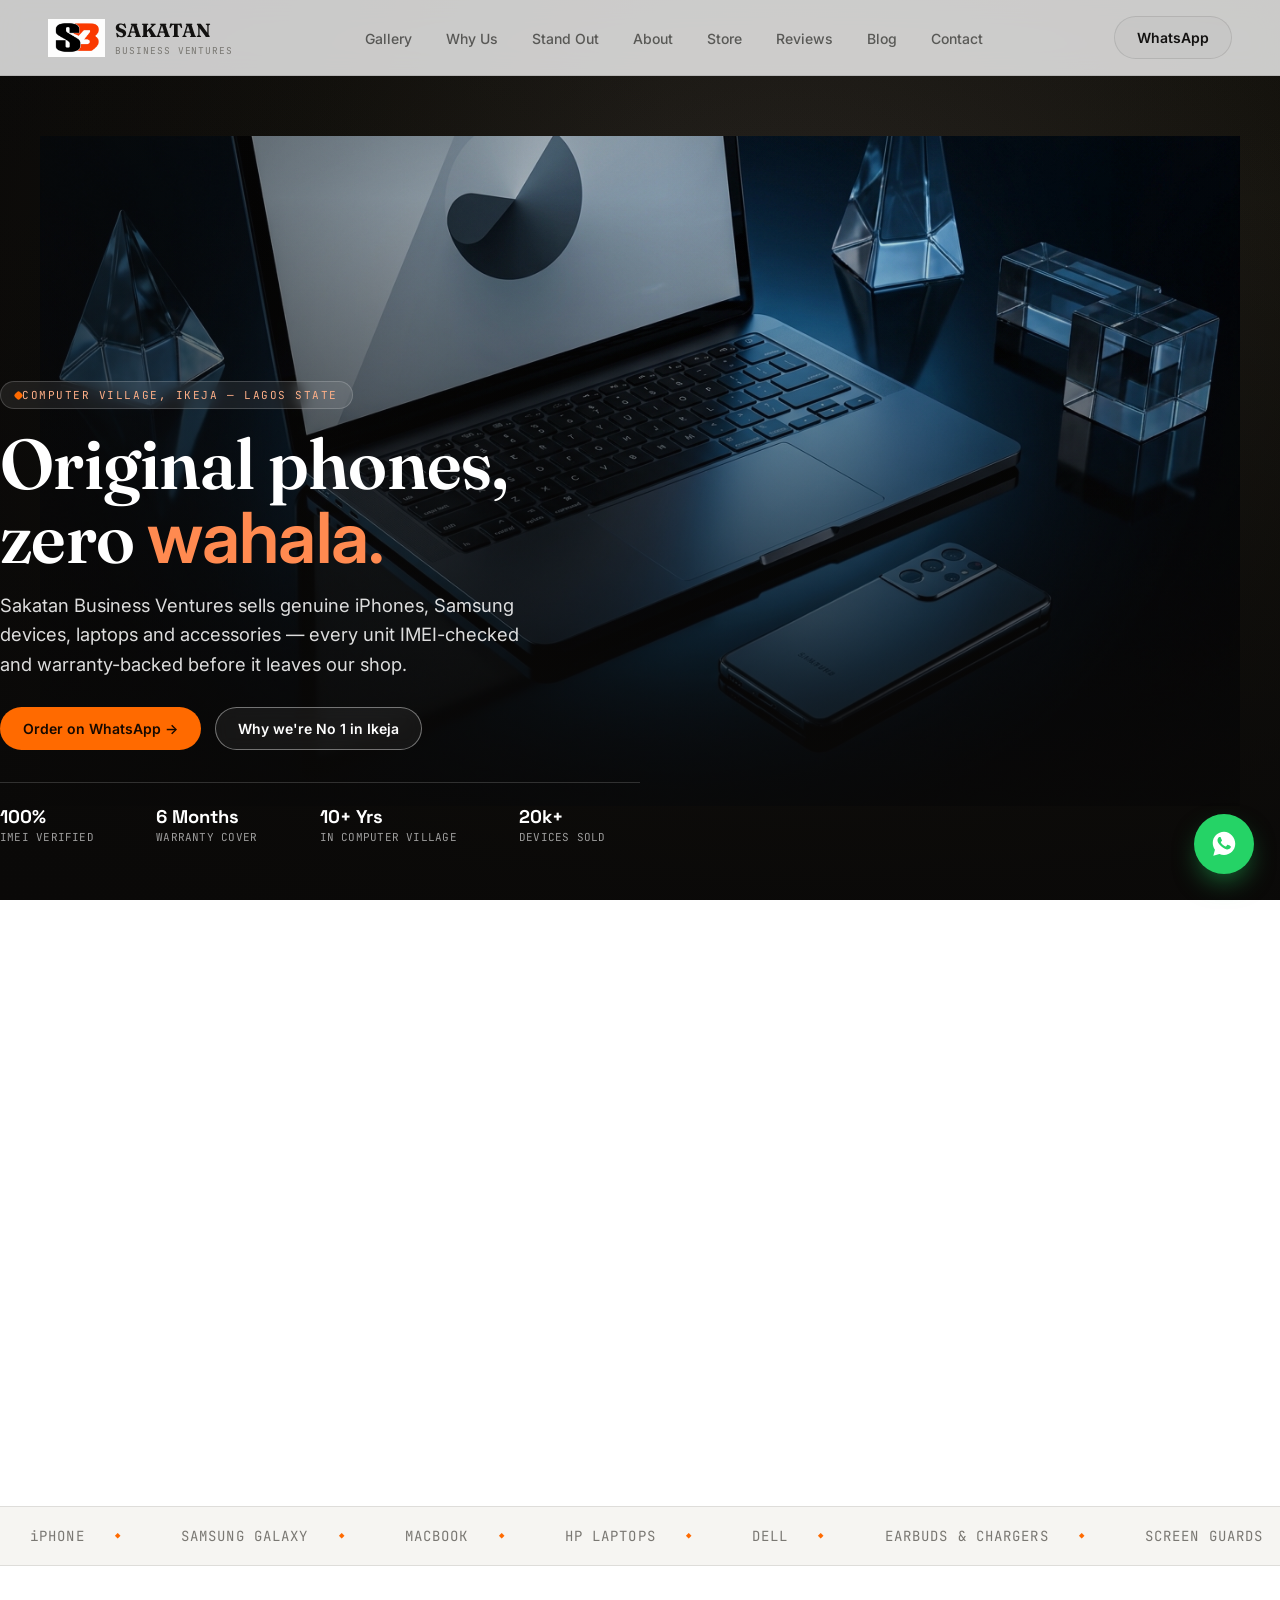
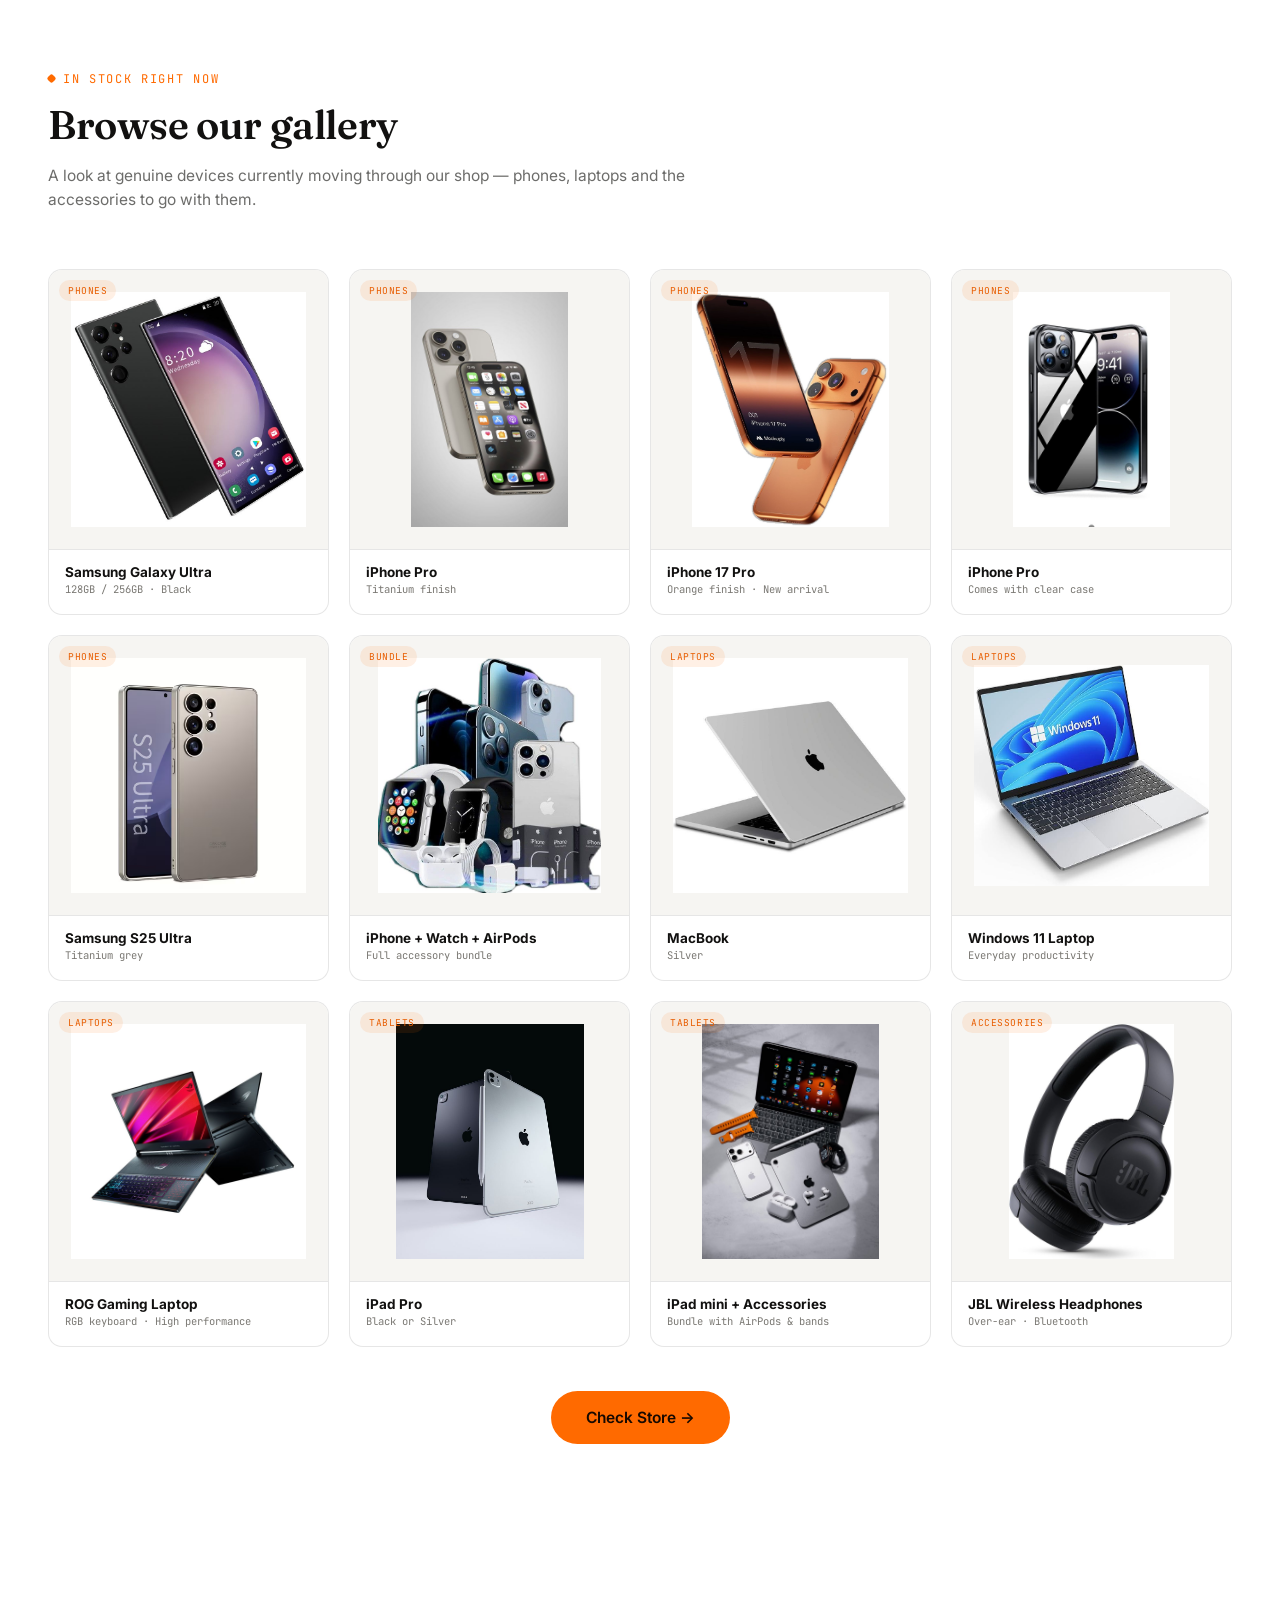
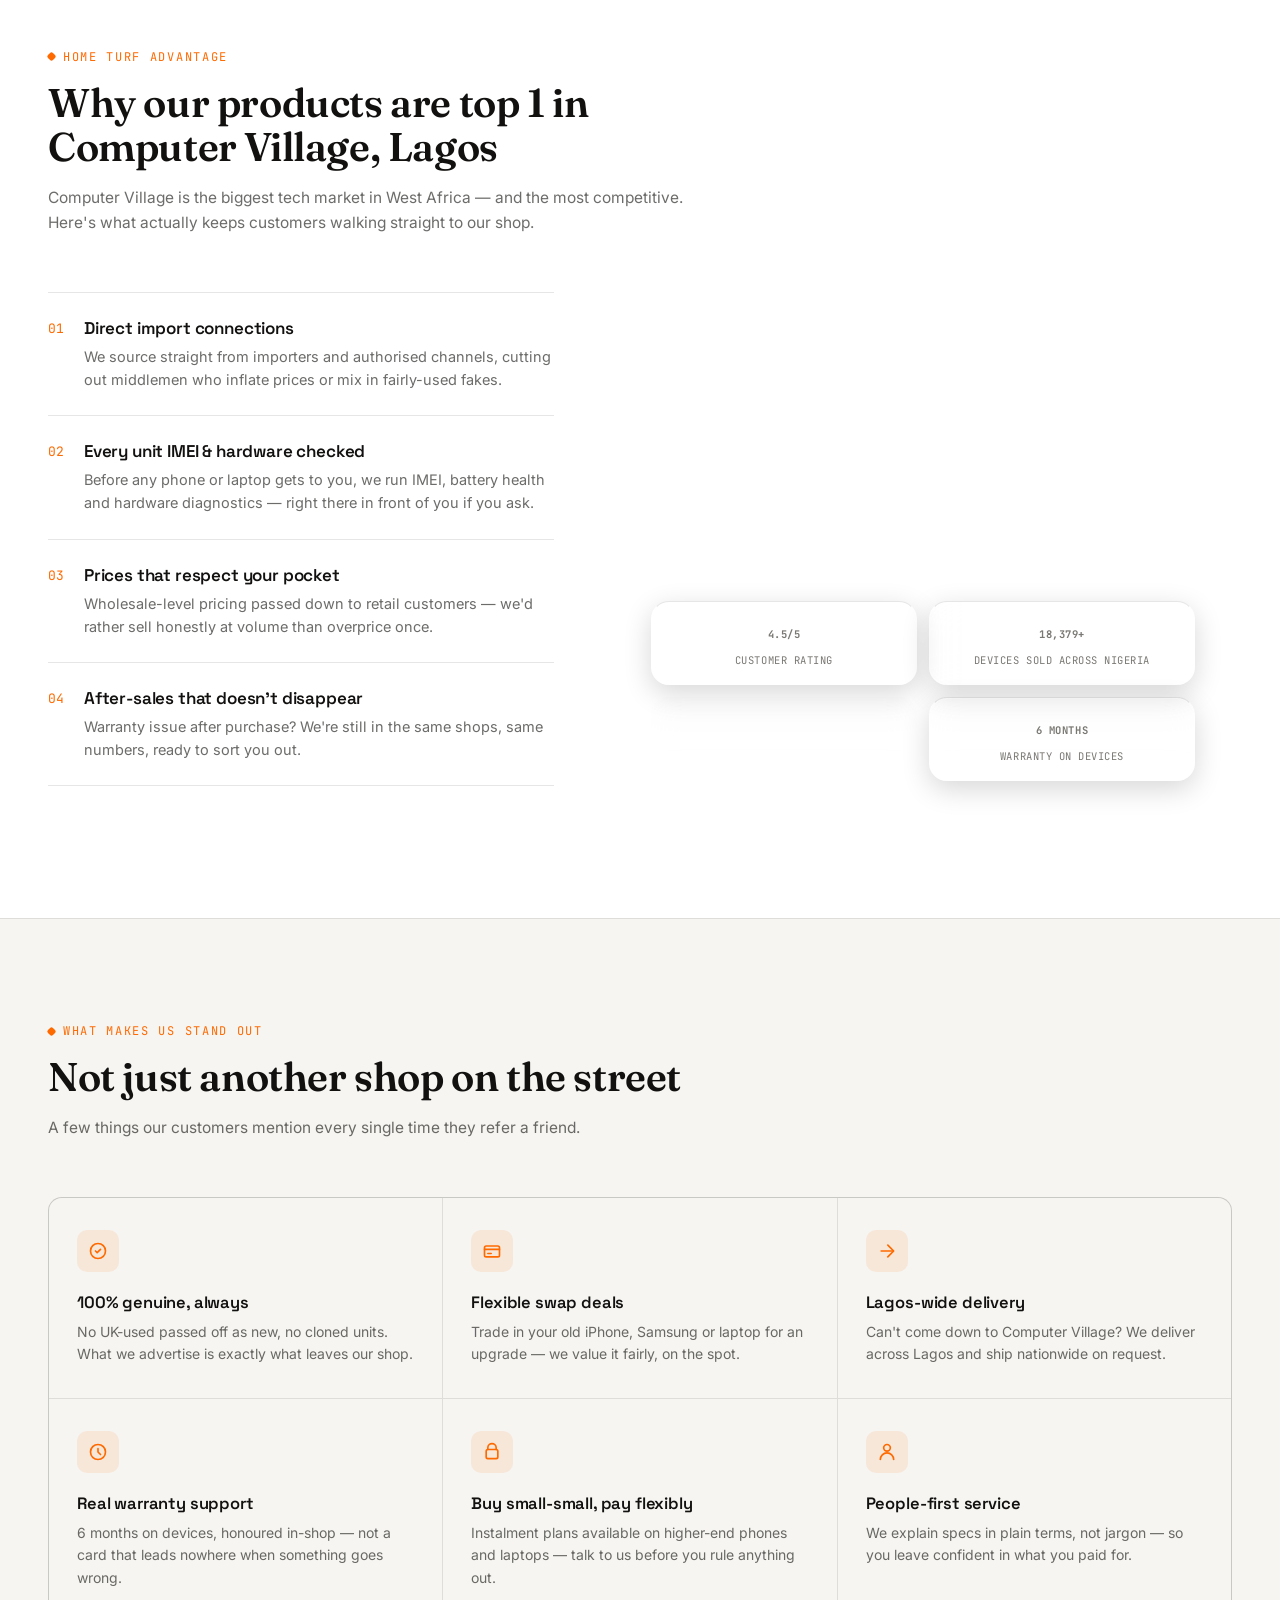
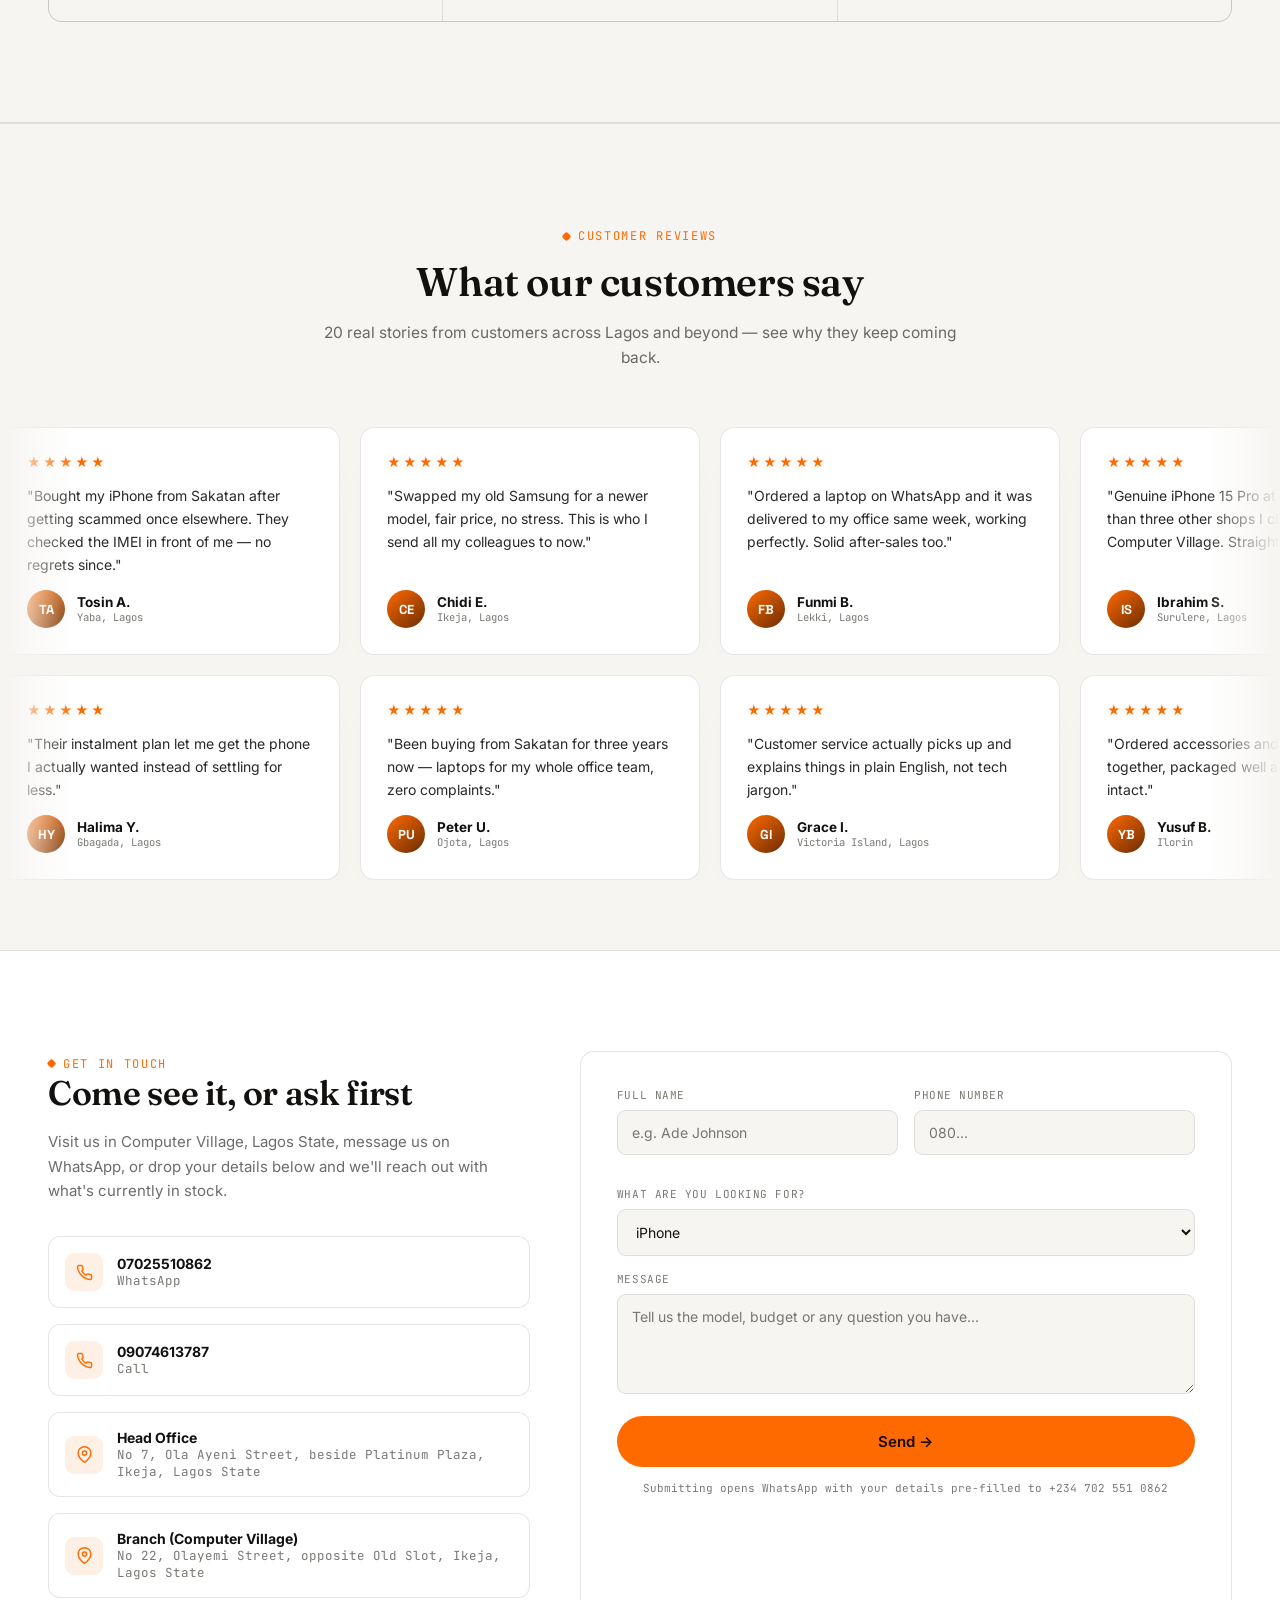
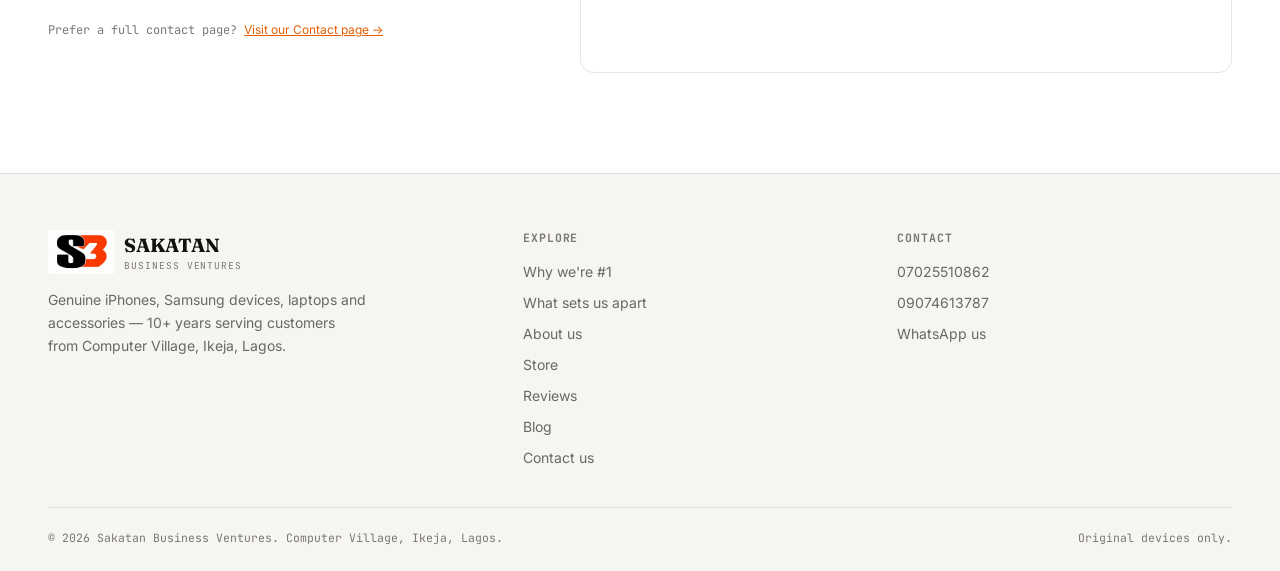
==== commit ee69be06: "Update index.html" ====
--- a/index.html
+++ b/index.html
@@ -314,26 +314,30 @@
     overflow:hidden;
     padding:0;
     isolation:isolate;
+    box-sizing:border-box;
   }
   .hero-bg{
     position:absolute;
     inset:0;
     z-index:0;
+    background:radial-gradient(circle at 62% 38%, #2b2723 0%, #17150f 55%, #0a0908 100%);
   }
   .hero-bg img{
     width:100%;
     height:100%;
-    object-fit:cover;
-    object-position:center 28%;
+    object-fit:contain;
+    object-position:center 46%;
     display:block;
+    padding:56px 40px 0;
+    box-sizing:border-box;
   }
   .hero-overlay{
     position:absolute;
     inset:0;
     z-index:1;
     background:
-      linear-gradient(180deg, rgba(10,9,8,0.35) 0%, rgba(10,9,8,0.15) 30%, rgba(10,9,8,0.55) 70%, rgba(10,9,8,0.94) 100%),
-      linear-gradient(90deg, rgba(10,9,8,0.55) 0%, rgba(10,9,8,0.05) 55%);
+      linear-gradient(180deg, rgba(10,9,8,0.15) 0%, rgba(10,9,8,0.02) 22%, rgba(10,9,8,0.55) 62%, rgba(10,9,8,0.96) 100%),
+      linear-gradient(90deg, rgba(10,9,8,0.6) 0%, rgba(10,9,8,0.05) 52%);
   }
   .hero-cover-inner{
     position:relative;
@@ -341,6 +345,7 @@
     width:100%;
     padding:140px 0 56px;
     box-sizing:border-box;
+    max-width:100%;
   }
   .hero-cover-inner .eyebrow{
     display:inline-block;
@@ -351,6 +356,7 @@
     border-radius:999px;
     backdrop-filter:blur(8px);
     -webkit-backdrop-filter:blur(8px);
+    font-size:11px;
   }
   .hero-cover-inner h1{
     color:#fff;
@@ -358,6 +364,7 @@
     line-height:1.05;
     margin:18px 0 16px;
     max-width:14ch;
+    word-break:break-word;
   }
   .hero-cover-inner h1 .accent{ color:#FF8A50; }
   .hero-cover-inner .lead{
@@ -370,7 +377,10 @@
     display:flex;
     flex-wrap:wrap;
     gap:14px;
-    margin:28px 0 36px;
+    margin:28px 0 32px;
+  }
+  .hero-cover-inner .btn{
+    box-sizing:border-box;
   }
   .hero-cover-inner .btn-ghost{
     color:#fff;
@@ -387,7 +397,7 @@
     display:grid;
     grid-template-columns:repeat(4,auto);
     gap:28px;
-    padding-top:24px;
+    padding-top:22px;
     border-top:1px solid rgba(255,255,255,0.16);
     max-width:640px;
   }
@@ -396,26 +406,87 @@
     display:block;
     font-size:1.15rem;
     font-family:'Space Grotesk', sans-serif;
+    white-space:nowrap;
   }
   .hero-cover-inner .hero-trust .stat span{
     color:rgba(255,255,255,0.6);
     font-size:11px;
     font-family:var(--mono, monospace);
     letter-spacing:.02em;
+    white-space:nowrap;
   }
 
   @media (max-width:820px){
-    .hero-cover-inner .hero-trust{ grid-template-columns:repeat(2,1fr); gap:18px 24px; }
-  }
+    .hero-cover-inner .hero-trust{ grid-template-columns:repeat(2,1fr); gap:16px 20px; }
+  }
+
+  /* ---- Mobile hero: fully rebuilt for a clean, contained fit ---- */
   @media (max-width:600px){
-    .hero-cover{ min-height:92vh; min-height:92svh; align-items:flex-end; }
-    .hero-bg img{ object-position:62% center; }
-    .hero-cover-inner{ padding:120px 0 40px; }
-    .hero-cover-inner h1{ max-width:100%; font-size:clamp(2.1rem, 9vw, 2.8rem); }
-    .hero-cover-inner .lead{ max-width:100%; }
-    .hero-cover-inner .hero-actions{ flex-direction:column; gap:12px; }
-    .hero-cover-inner .hero-actions .btn{ width:100%; text-align:center; }
-    .hero-cover-inner .hero-trust{ max-width:100%; }
+    .hero-cover{
+      min-height:100svh;
+      align-items:flex-end;
+    }
+    .hero-cover .wrap{
+      padding-left:20px;
+      padding-right:20px;
+      max-width:100%;
+      box-sizing:border-box;
+    }
+    .hero-bg{
+      background:radial-gradient(circle at 55% 32%, #2b2723 0%, #17150f 58%, #0a0908 100%);
+    }
+    .hero-bg img{
+      object-fit:contain;
+      object-position:center 30%;
+      padding:88px 28px 0;
+      max-height:56%;
+      top:0;
+      position:relative;
+    }
+    .hero-overlay{
+      background:
+        linear-gradient(180deg, rgba(10,9,8,0.10) 0%, rgba(10,9,8,0.05) 15%, rgba(10,9,8,0.62) 48%, rgba(10,9,8,0.98) 78%);
+    }
+    .hero-cover-inner{
+      padding:0 0 32px;
+    }
+    .hero-cover-inner .eyebrow{
+      font-size:10px;
+      padding:5px 11px;
+    }
+    .hero-cover-inner h1{
+      max-width:100%;
+      font-size:clamp(1.9rem, 8.5vw, 2.5rem);
+      margin:14px 0 12px;
+      line-height:1.1;
+    }
+    .hero-cover-inner .lead{
+      max-width:100%;
+      font-size:14.5px;
+      line-height:1.55;
+    }
+    .hero-cover-inner .hero-actions{
+      flex-direction:column;
+      gap:10px;
+      margin:22px 0 26px;
+      width:100%;
+    }
+    .hero-cover-inner .hero-actions .btn{
+      width:100%;
+      text-align:center;
+      justify-content:center;
+    }
+    .hero-cover-inner .hero-trust{
+      max-width:100%;
+      gap:14px 16px;
+      padding-top:18px;
+    }
+    .hero-cover-inner .hero-trust .stat b{ font-size:1rem; }
+    .hero-cover-inner .hero-trust .stat span{ font-size:10px; }
+  }
+  @media (max-width:360px){
+    .hero-cover-inner h1{ font-size:1.7rem; }
+    .hero-cover-inner .hero-trust{ grid-template-columns:1fr 1fr; }
   }
 
   /* ===== Welcome section ===== */
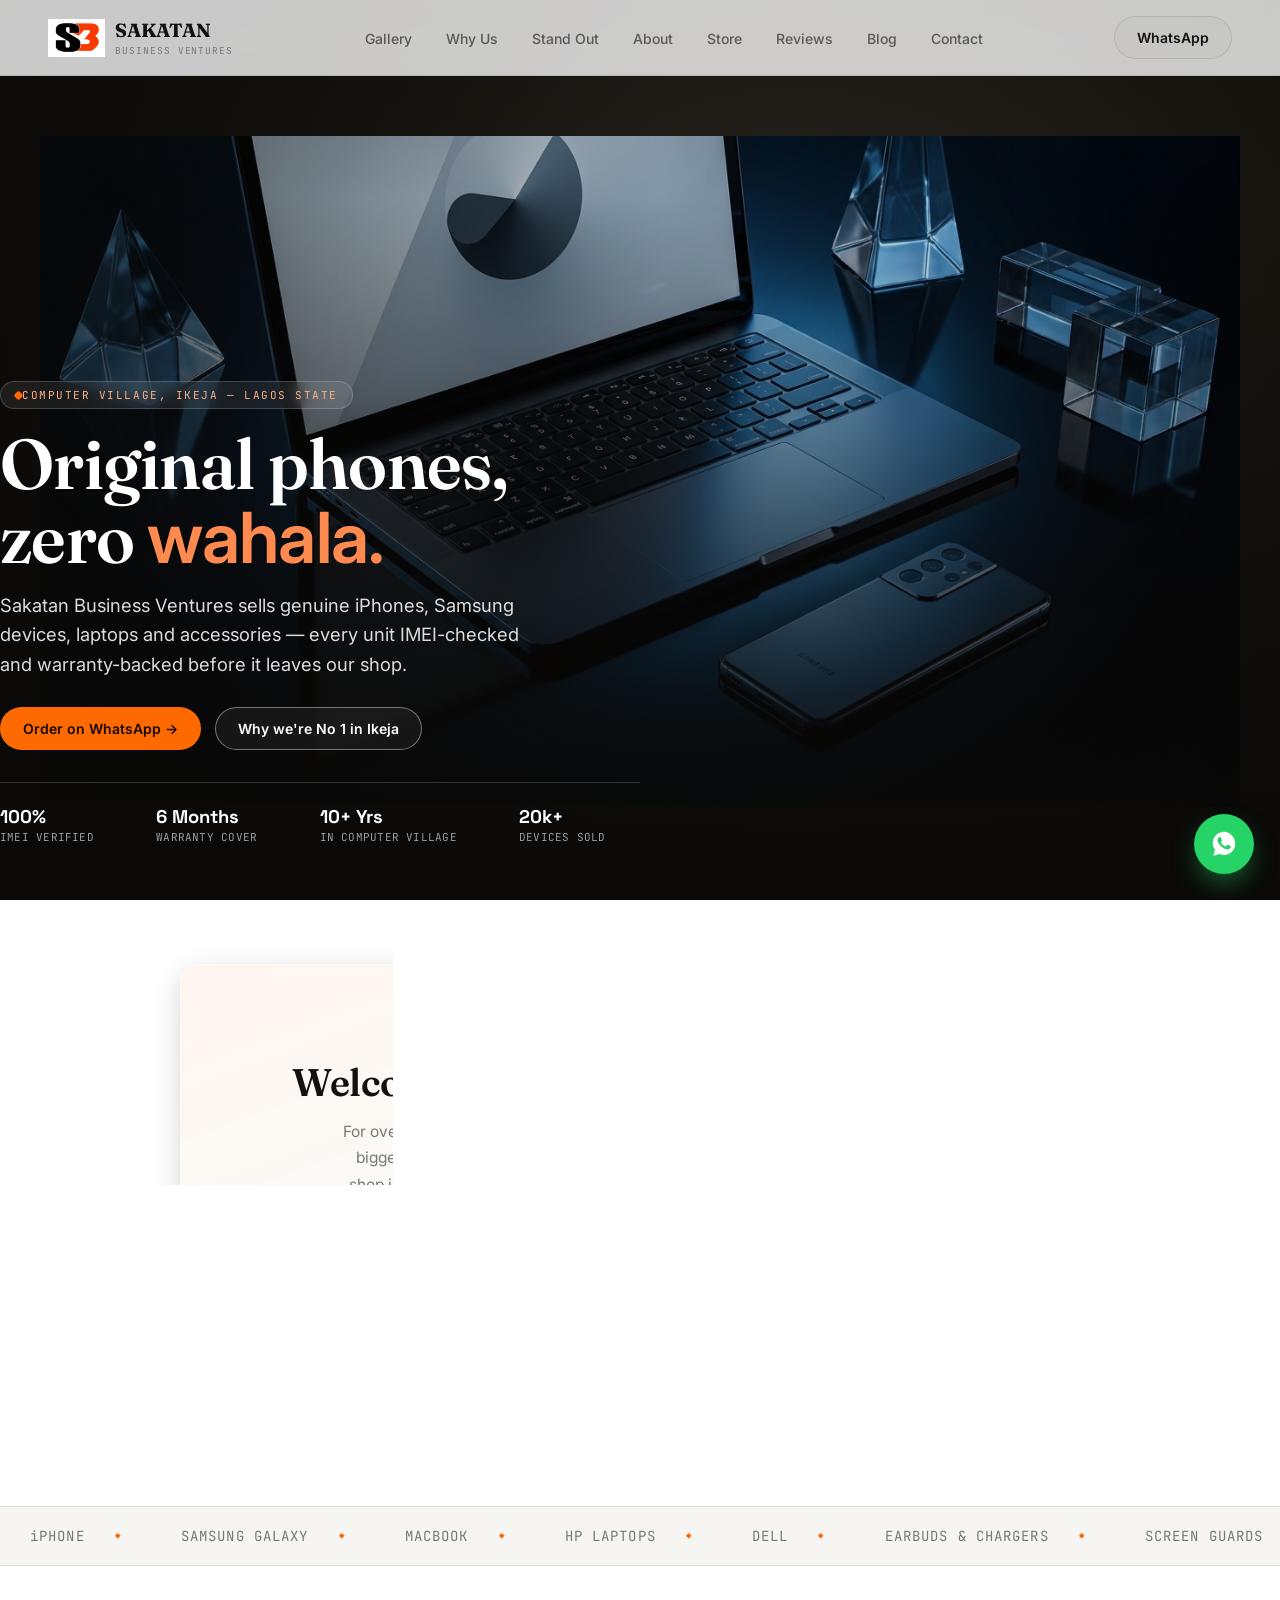
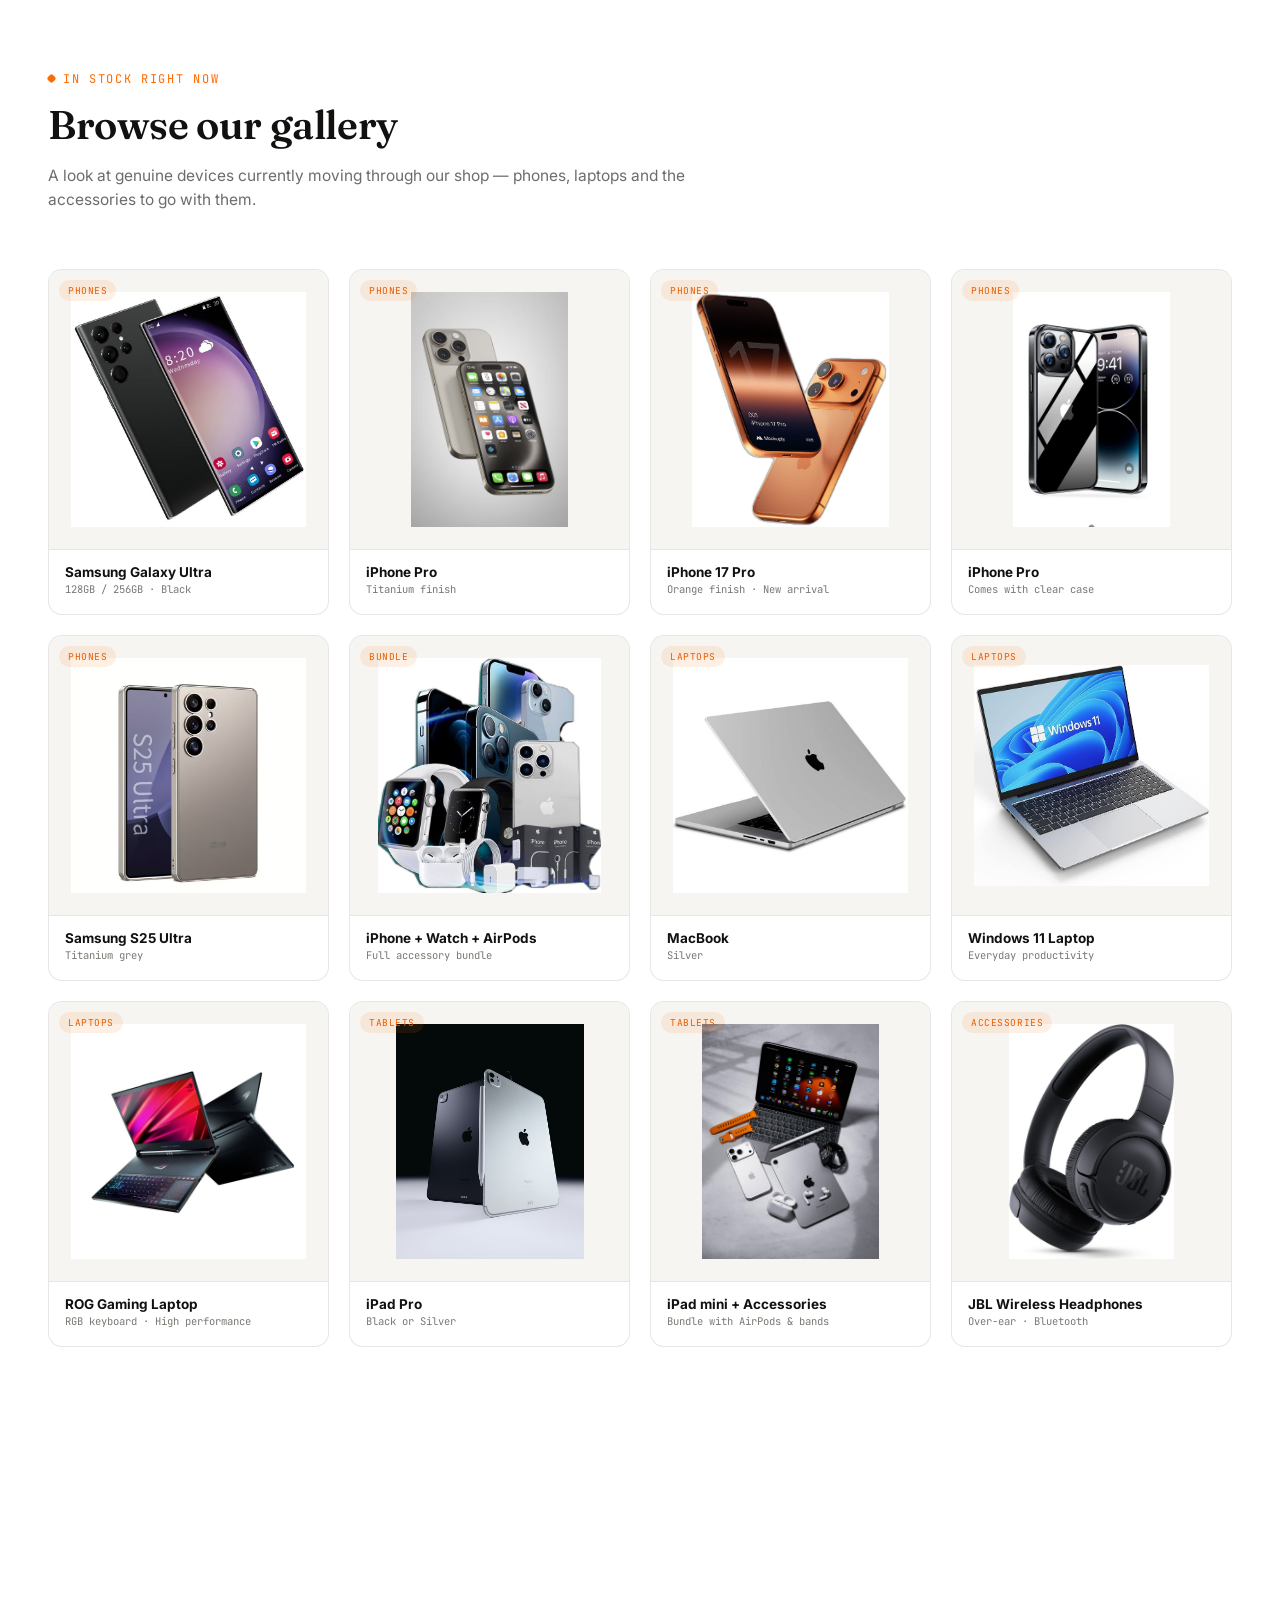
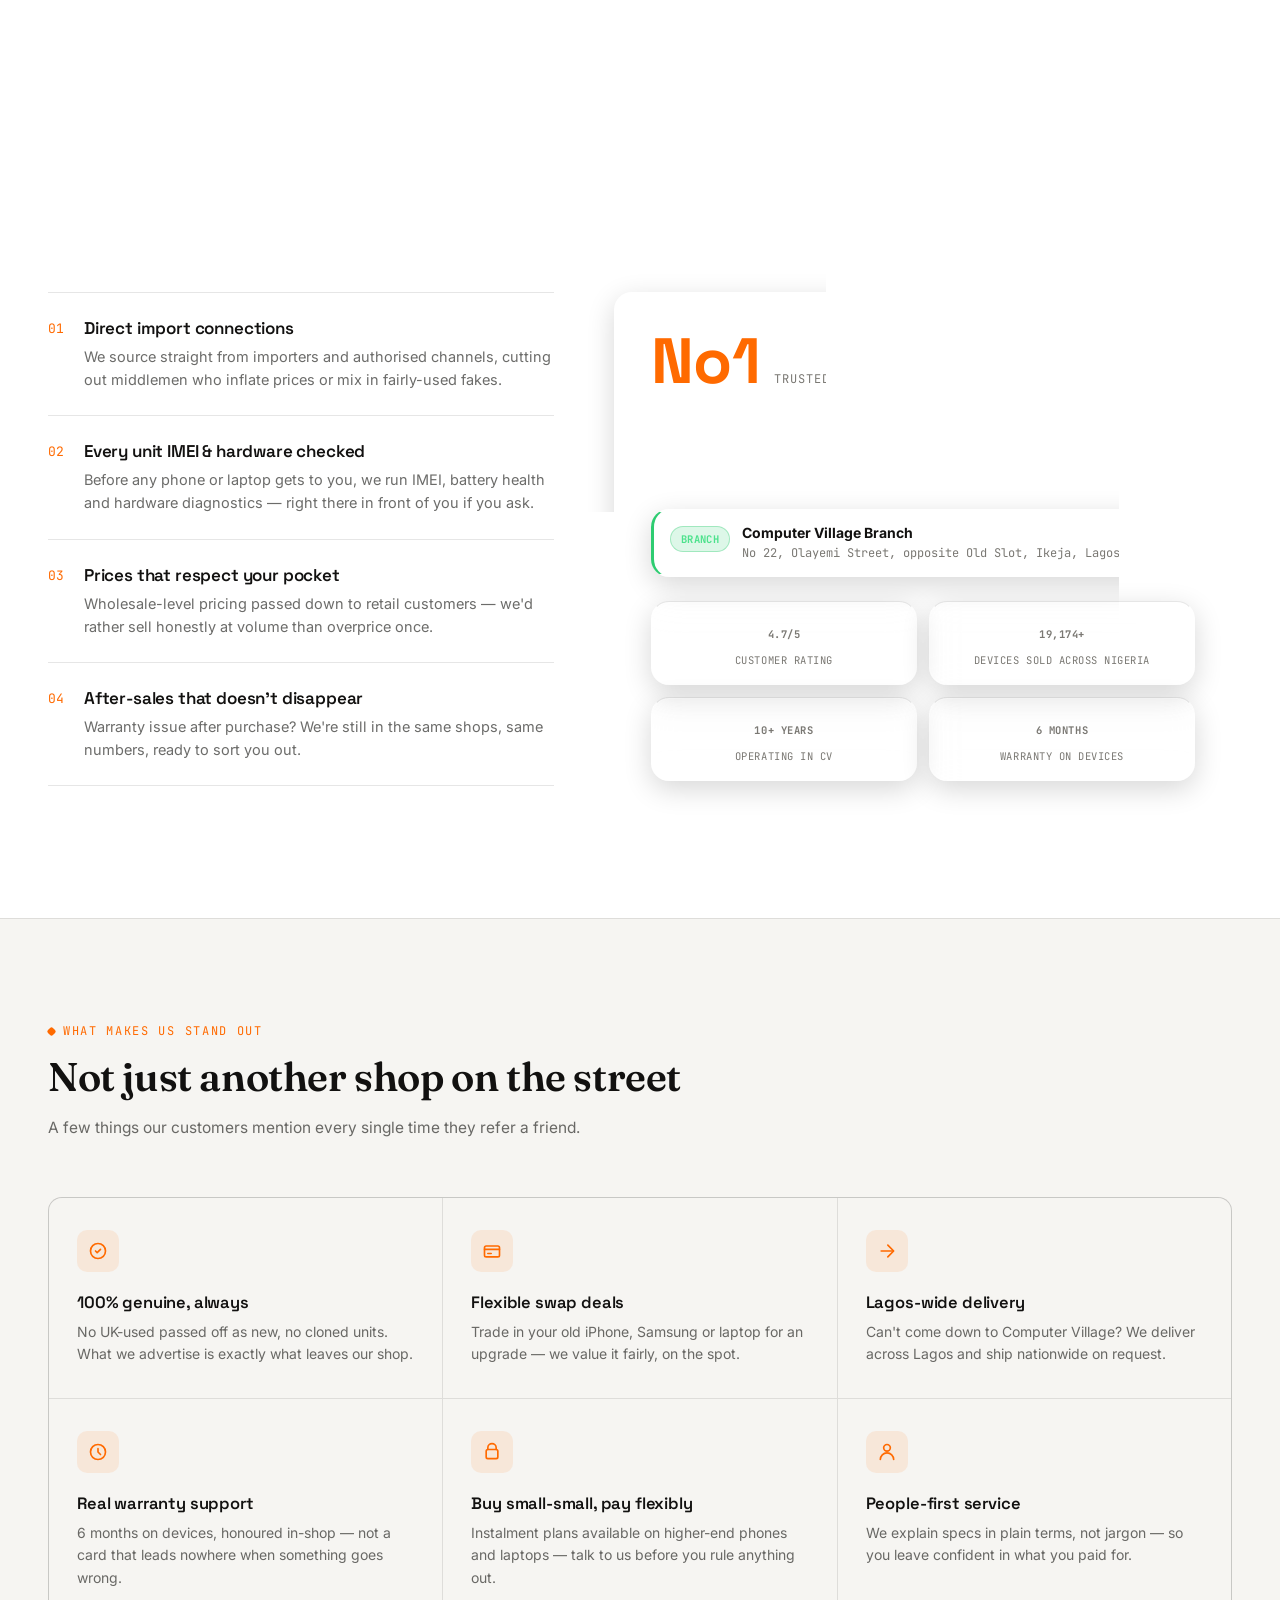
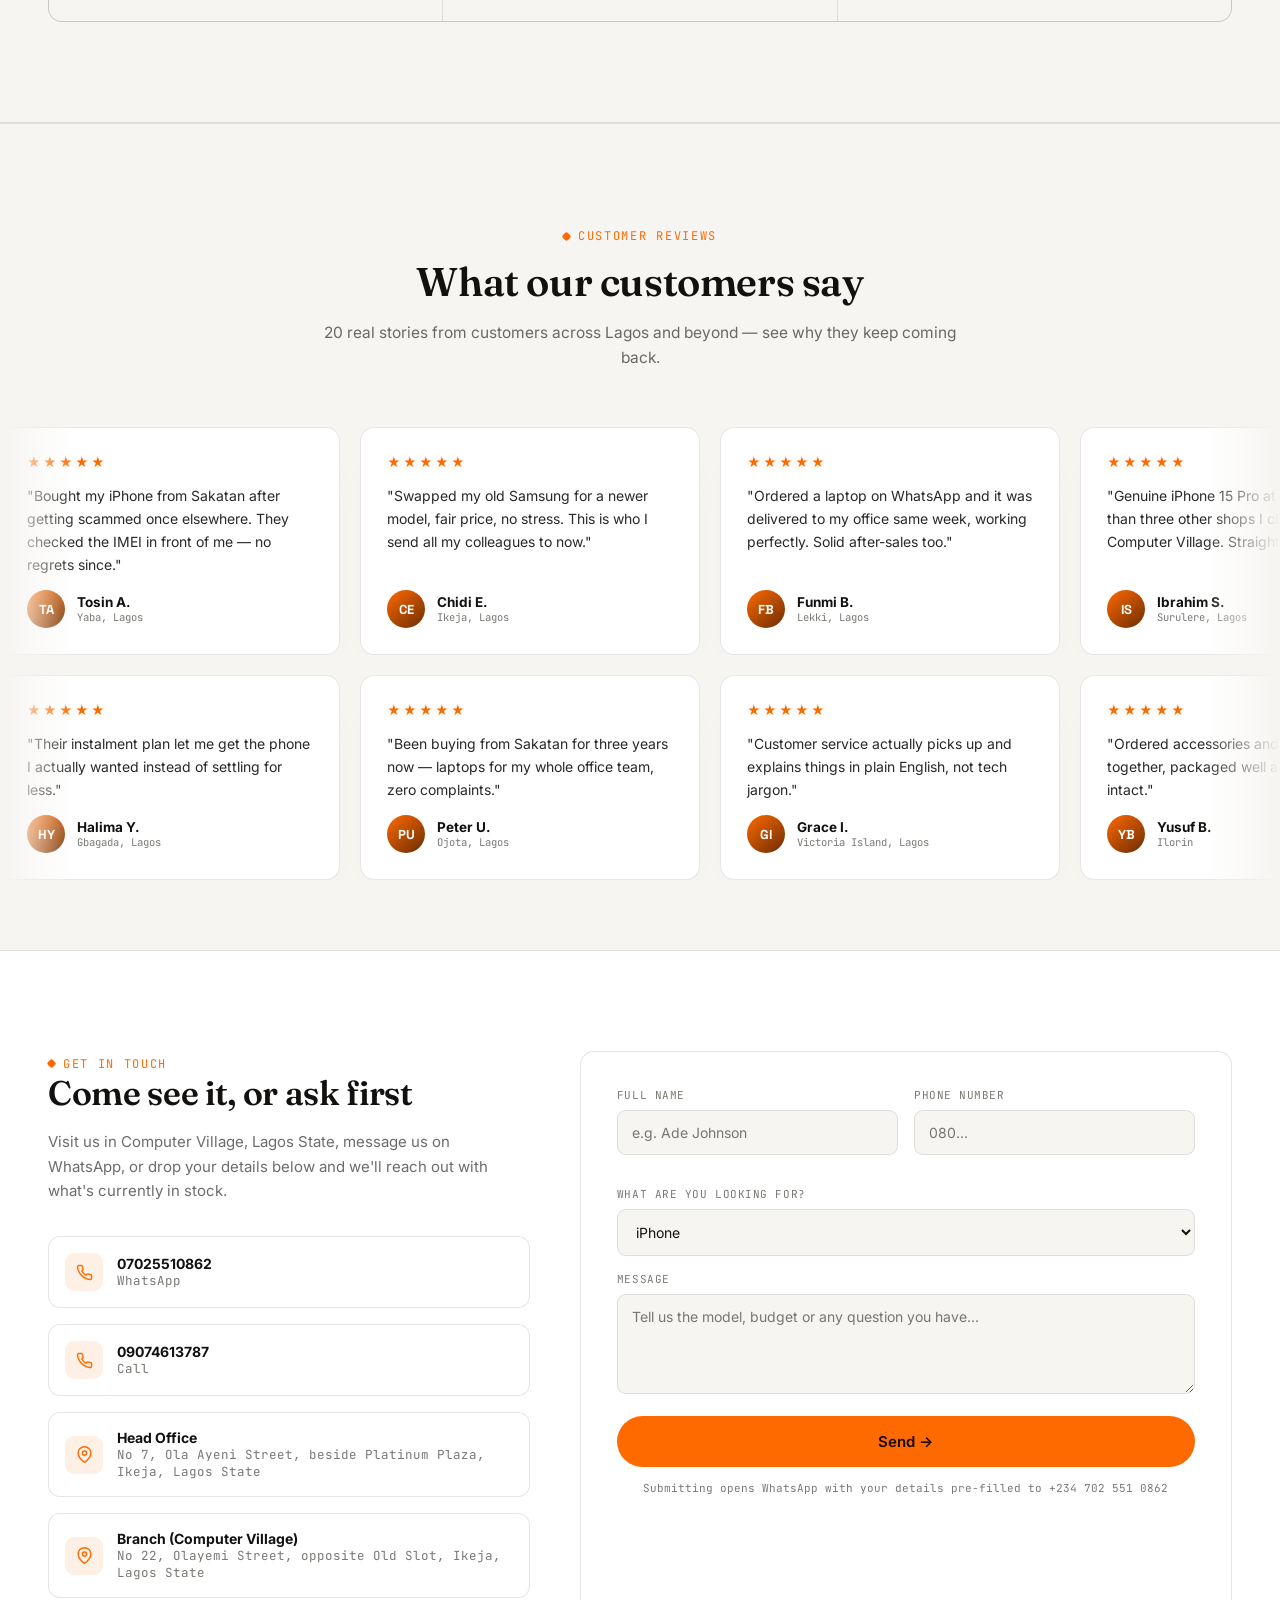
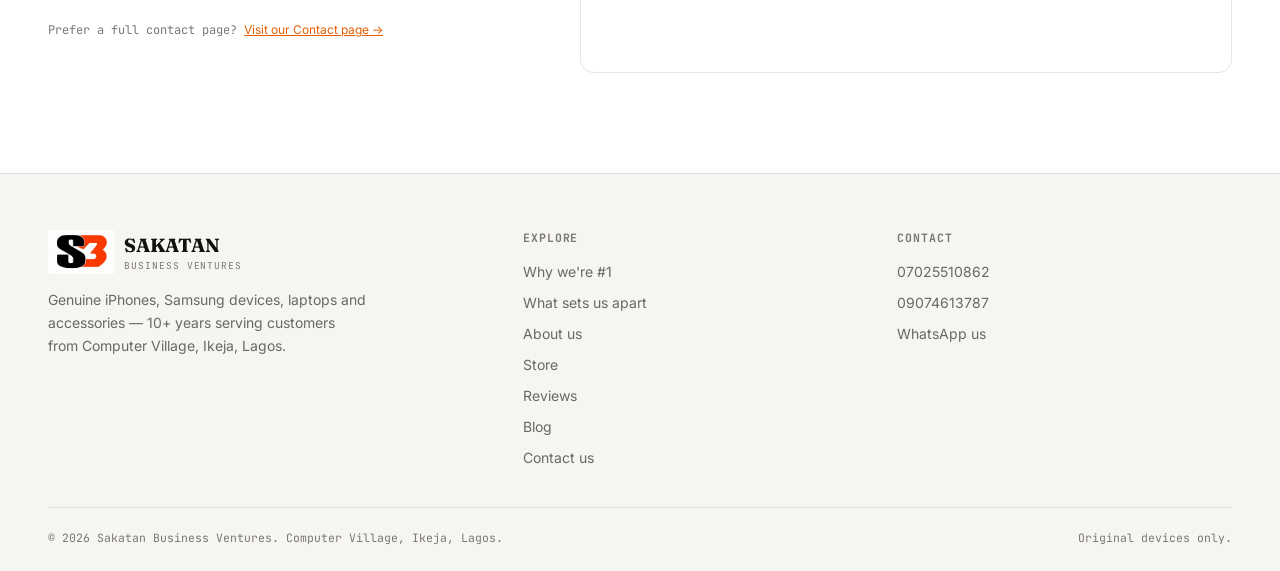
==== commit e2c5a116: "Update index.html" ====
--- a/index.html
+++ b/index.html
@@ -433,22 +433,22 @@
       box-sizing:border-box;
     }
     .hero-bg{
-      background:radial-gradient(circle at 55% 32%, #2b2723 0%, #17150f 58%, #0a0908 100%);
+      background:radial-gradient(circle at 55% 30%, #2b2723 0%, #17150f 58%, #0a0908 100%);
     }
     .hero-bg img{
       object-fit:contain;
-      object-position:center 30%;
-      padding:88px 28px 0;
-      max-height:56%;
+      object-position:center 12%;
+      padding:70px 6px 0;
+      max-height:74%;
       top:0;
       position:relative;
     }
     .hero-overlay{
       background:
-        linear-gradient(180deg, rgba(10,9,8,0.10) 0%, rgba(10,9,8,0.05) 15%, rgba(10,9,8,0.62) 48%, rgba(10,9,8,0.98) 78%);
+        linear-gradient(180deg, rgba(10,9,8,0.05) 0%, rgba(10,9,8,0.02) 12%, rgba(10,9,8,0.55) 58%, rgba(10,9,8,0.98) 82%);
     }
     .hero-cover-inner{
-      padding:0 0 32px;
+      padding:0 0 28px;
     }
     .hero-cover-inner .eyebrow{
       font-size:10px;
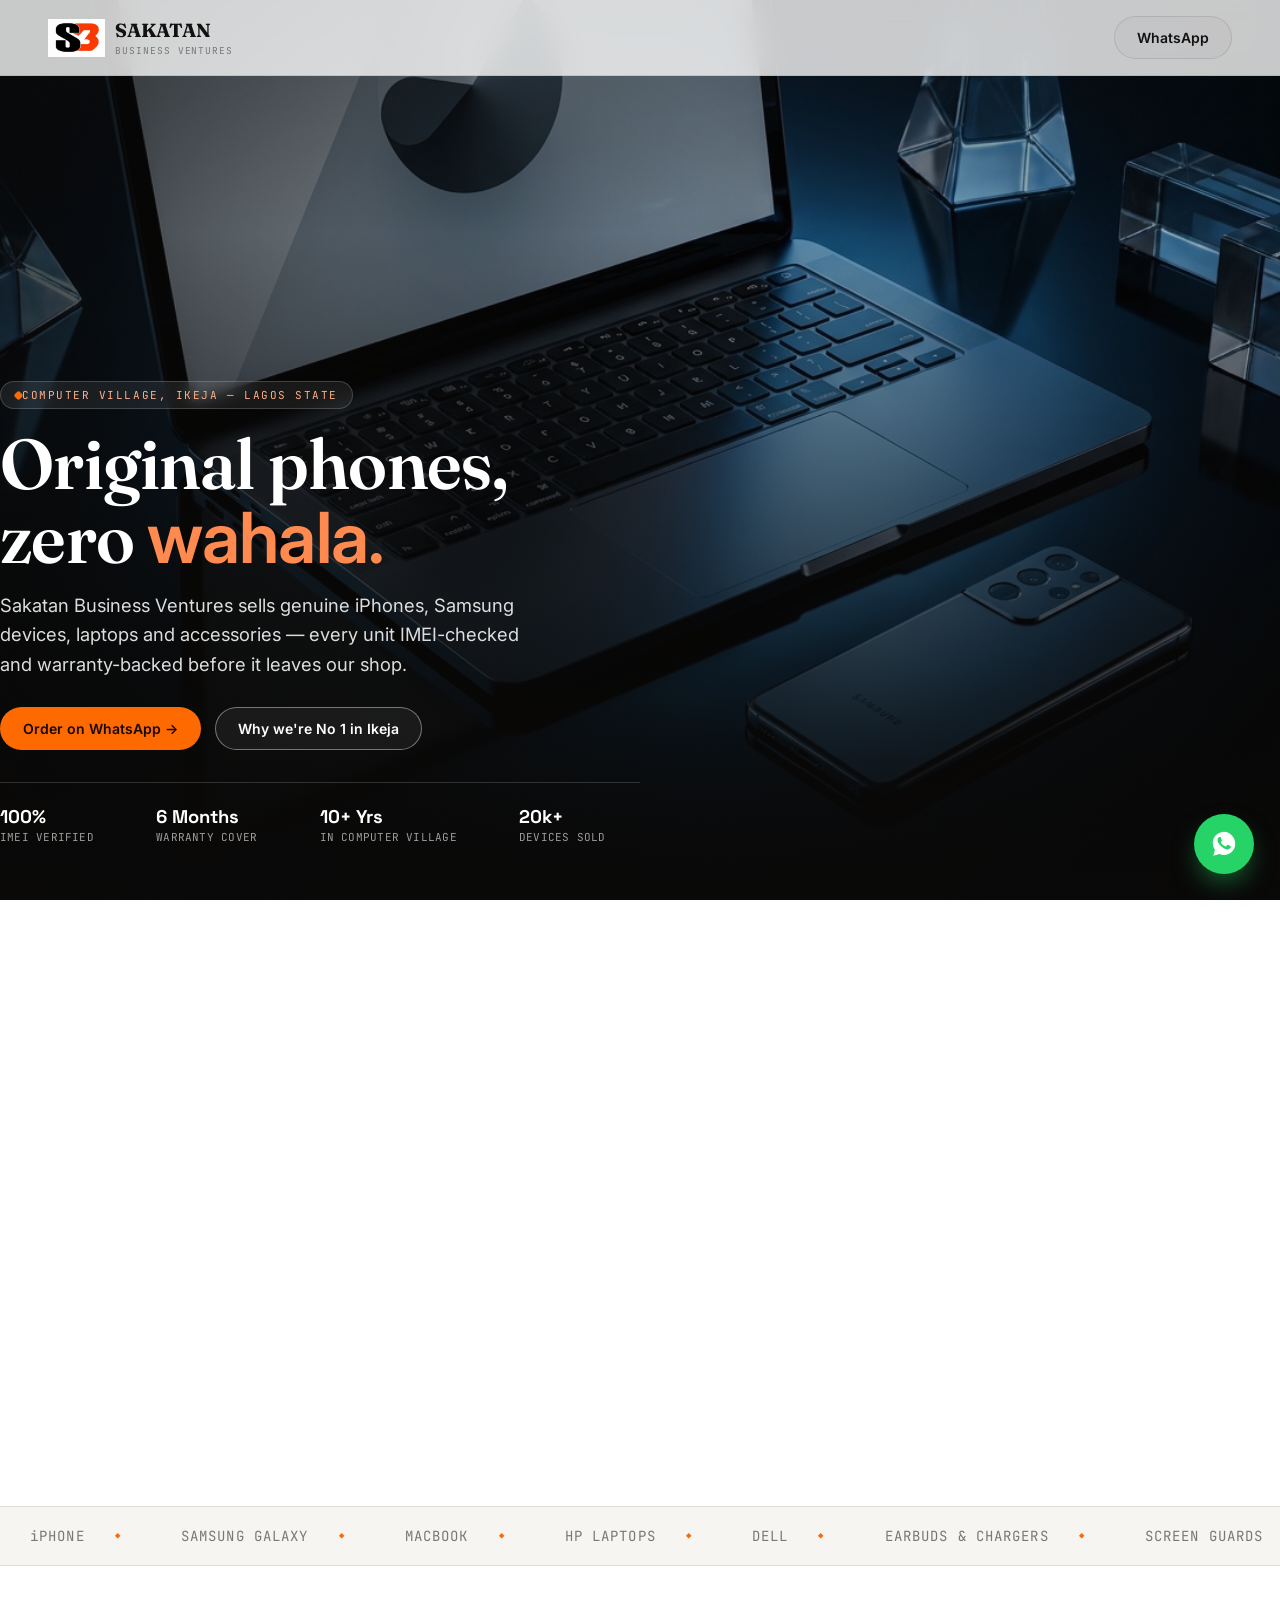
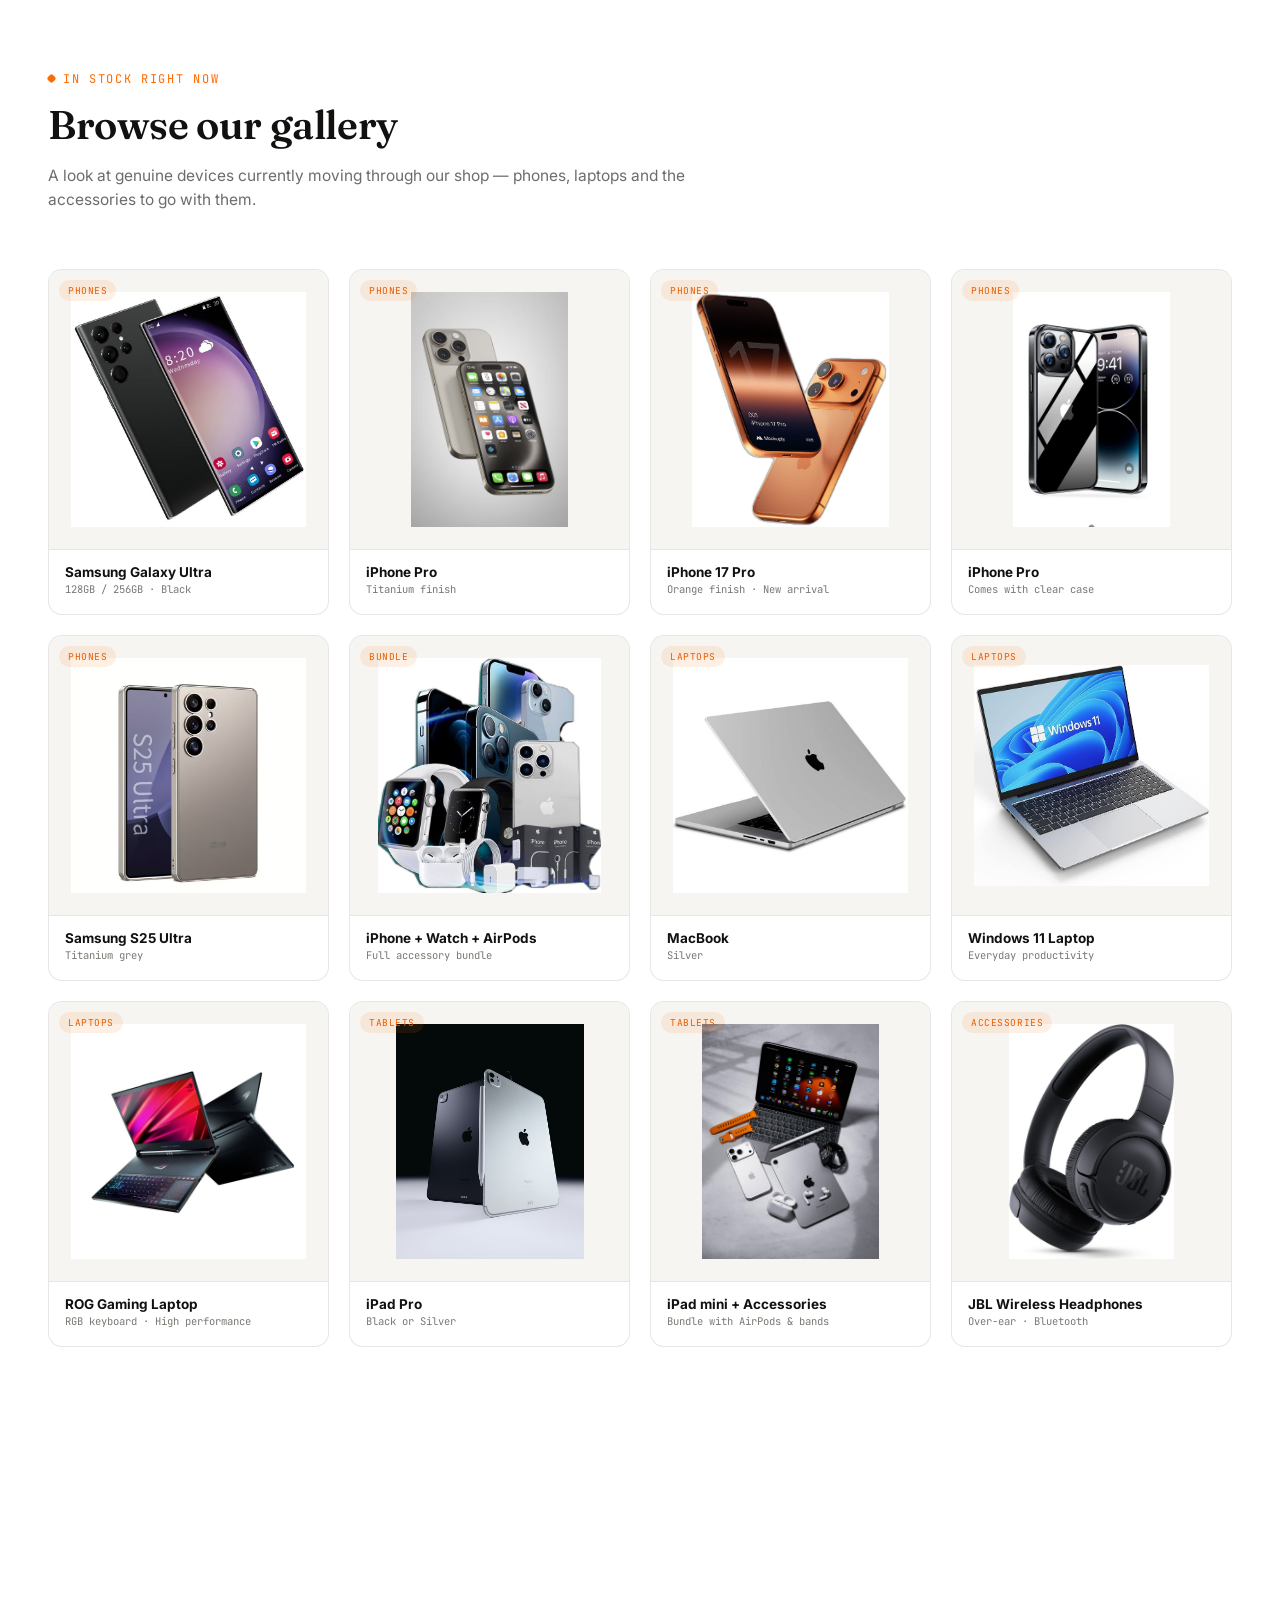
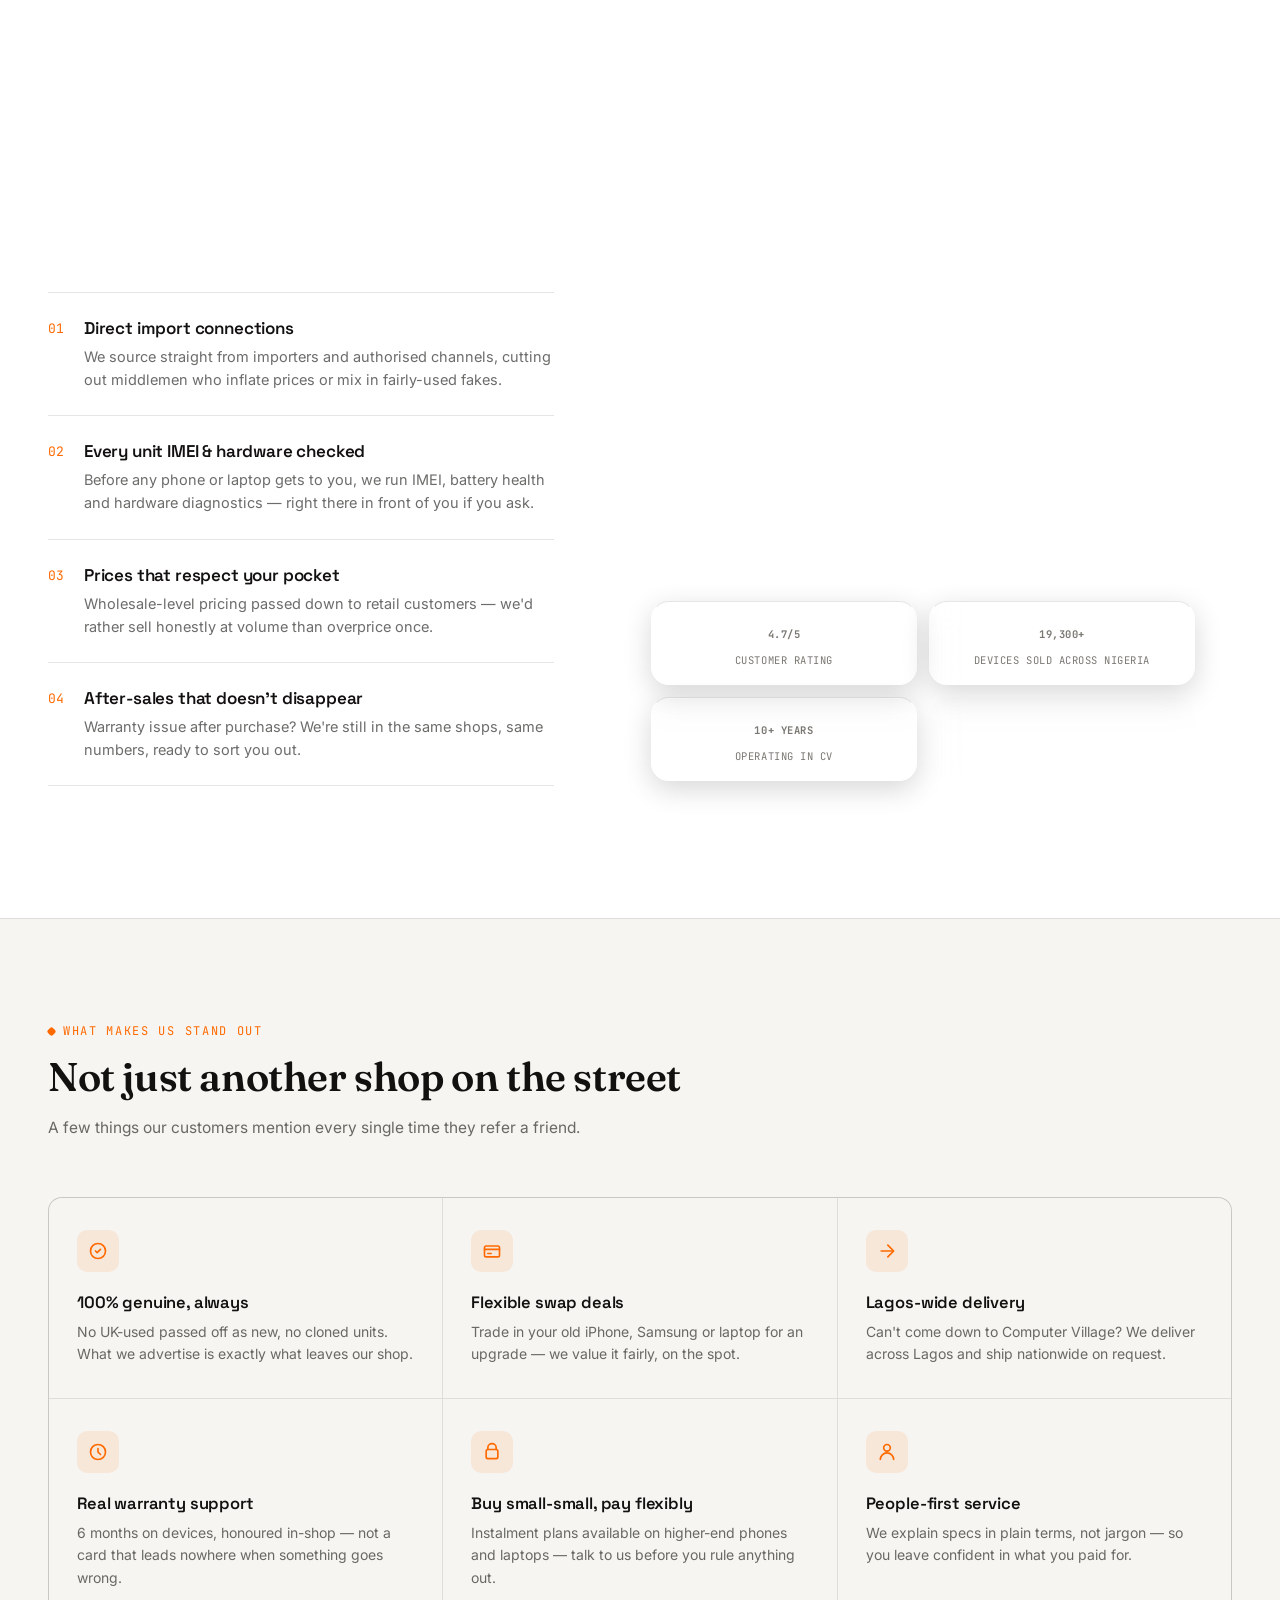
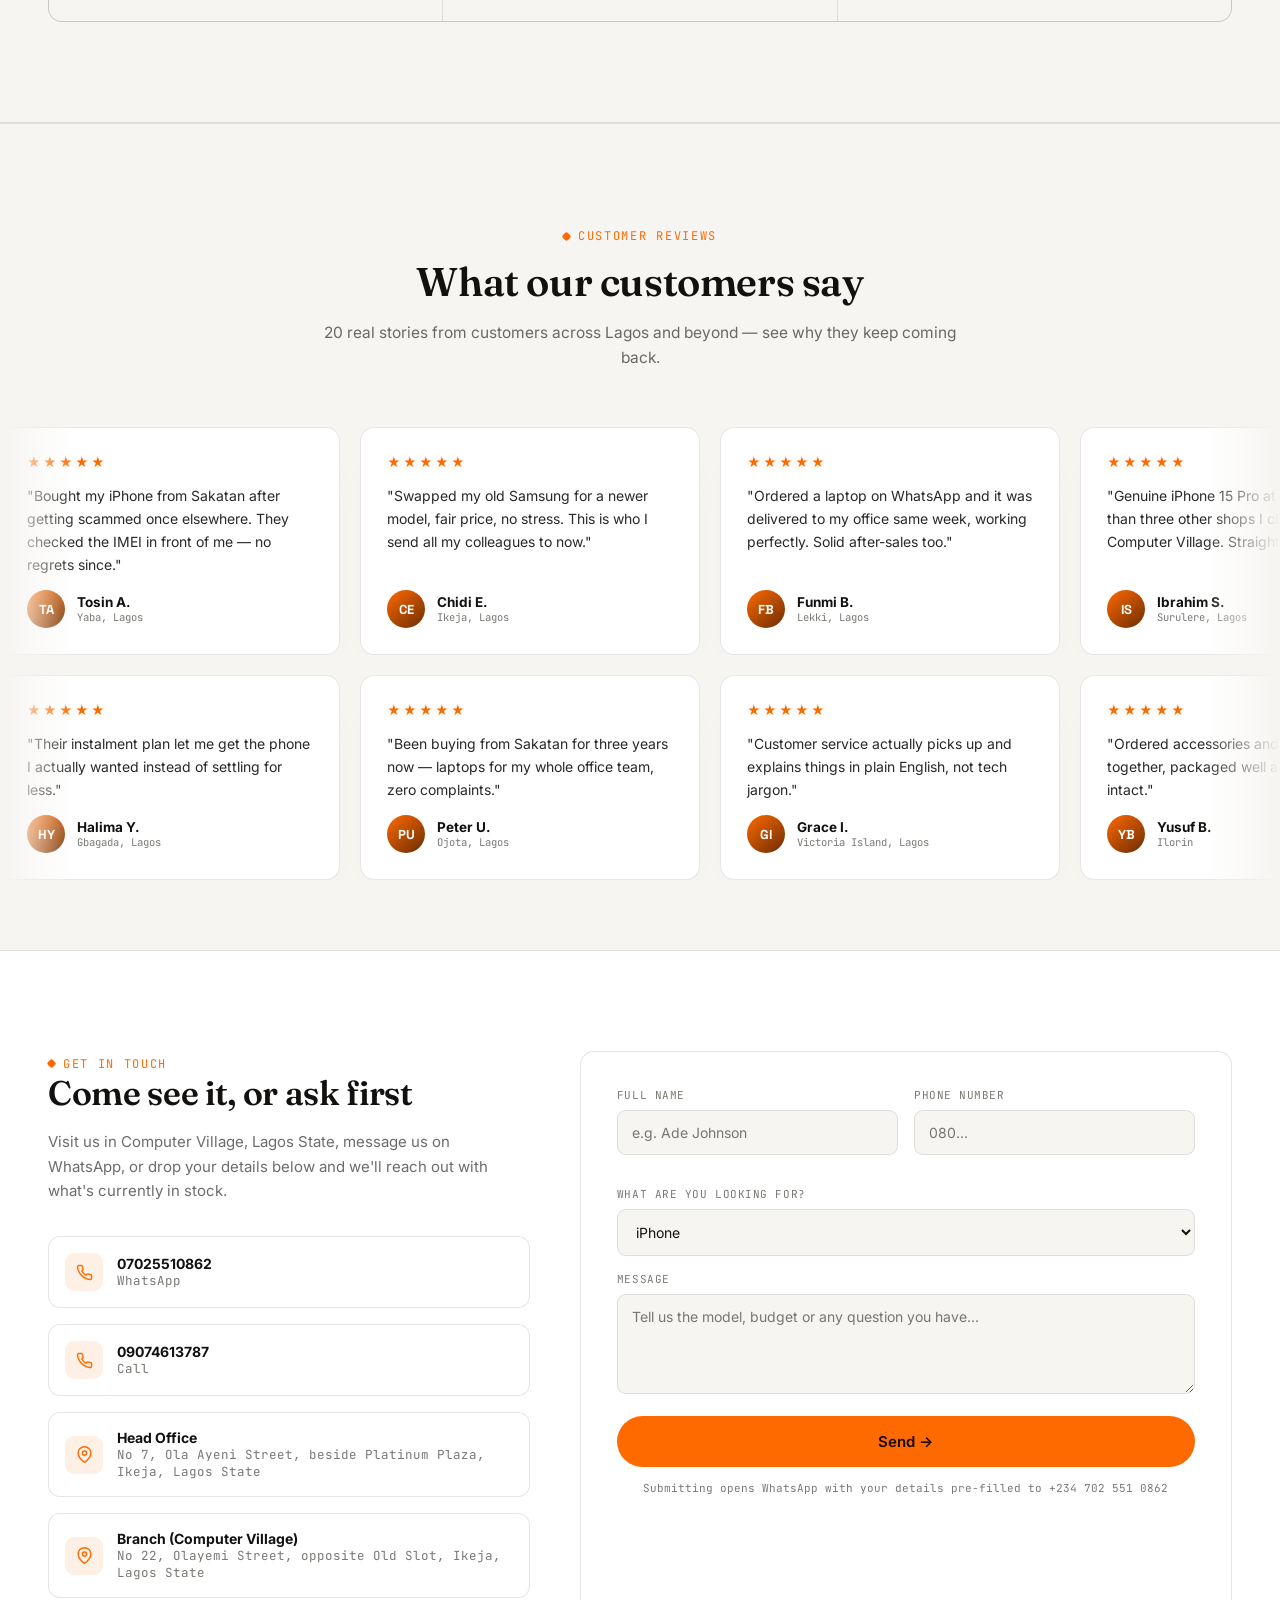
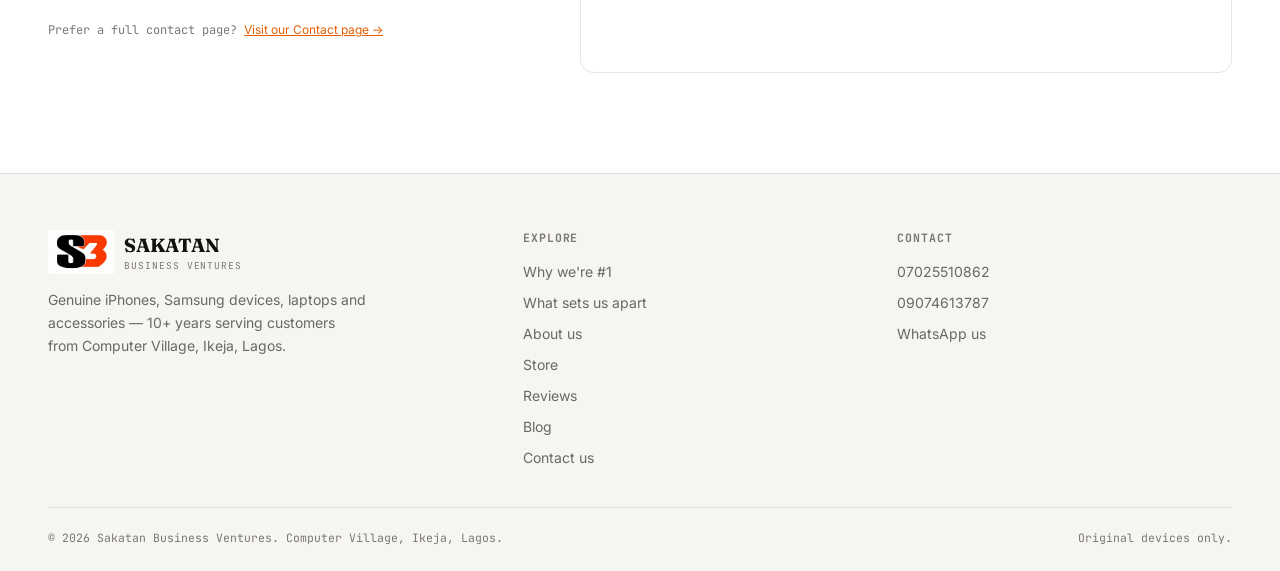
==== commit a6373d25: "Update index.html" ====
--- a/index.html
+++ b/index.html
@@ -320,24 +320,21 @@
     position:absolute;
     inset:0;
     z-index:0;
-    background:radial-gradient(circle at 62% 38%, #2b2723 0%, #17150f 55%, #0a0908 100%);
   }
   .hero-bg img{
     width:100%;
     height:100%;
-    object-fit:contain;
-    object-position:center 46%;
+    object-fit:cover;
+    object-position:center 25%;
     display:block;
-    padding:56px 40px 0;
-    box-sizing:border-box;
   }
   .hero-overlay{
     position:absolute;
     inset:0;
     z-index:1;
     background:
-      linear-gradient(180deg, rgba(10,9,8,0.15) 0%, rgba(10,9,8,0.02) 22%, rgba(10,9,8,0.55) 62%, rgba(10,9,8,0.96) 100%),
-      linear-gradient(90deg, rgba(10,9,8,0.6) 0%, rgba(10,9,8,0.05) 52%);
+      linear-gradient(180deg, rgba(10,9,8,0.45) 0%, rgba(10,9,8,0.2) 26%, rgba(10,9,8,0.62) 66%, rgba(10,9,8,0.96) 100%),
+      linear-gradient(90deg, rgba(10,9,8,0.62) 0%, rgba(10,9,8,0.08) 55%);
   }
   .hero-cover-inner{
     position:relative;
@@ -420,7 +417,7 @@
     .hero-cover-inner .hero-trust{ grid-template-columns:repeat(2,1fr); gap:16px 20px; }
   }
 
-  /* ---- Mobile hero: fully rebuilt for a clean, contained fit ---- */
+  /* ---- Mobile hero: full-cover image, text tuned for small screens ---- */
   @media (max-width:600px){
     .hero-cover{
       min-height:100svh;
@@ -432,23 +429,16 @@
       max-width:100%;
       box-sizing:border-box;
     }
-    .hero-bg{
-      background:radial-gradient(circle at 55% 30%, #2b2723 0%, #17150f 58%, #0a0908 100%);
-    }
     .hero-bg img{
-      object-fit:contain;
-      object-position:center 12%;
-      padding:70px 6px 0;
-      max-height:74%;
-      top:0;
-      position:relative;
+      object-fit:cover;
+      object-position:68% 22%;
     }
     .hero-overlay{
       background:
-        linear-gradient(180deg, rgba(10,9,8,0.05) 0%, rgba(10,9,8,0.02) 12%, rgba(10,9,8,0.55) 58%, rgba(10,9,8,0.98) 82%);
+        linear-gradient(180deg, rgba(10,9,8,0.5) 0%, rgba(10,9,8,0.3) 22%, rgba(10,9,8,0.68) 55%, rgba(10,9,8,0.98) 88%);
     }
     .hero-cover-inner{
-      padding:0 0 28px;
+      padding:0 0 30px;
     }
     .hero-cover-inner .eyebrow{
       font-size:10px;
@@ -458,12 +448,14 @@
       max-width:100%;
       font-size:clamp(1.9rem, 8.5vw, 2.5rem);
       margin:14px 0 12px;
-      line-height:1.1;
+      line-height:1.12;
+      text-shadow:0 2px 18px rgba(0,0,0,0.35);
     }
     .hero-cover-inner .lead{
       max-width:100%;
       font-size:14.5px;
       line-height:1.55;
+      text-shadow:0 1px 10px rgba(0,0,0,0.3);
     }
     .hero-cover-inner .hero-actions{
       flex-direction:column;
@@ -552,6 +544,62 @@
     .welcome-inner{ padding:34px 20px; }
     .welcome-points{ grid-template-columns:1fr; gap:10px; margin-top:26px; }
     .welcome-points > div{ padding:16px; }
+  }
+
+  /* ===== Animated mobile menu ===== */
+  .nav-toggle{
+    display:flex !important;
+    flex-direction:column;
+    justify-content:center;
+    align-items:center;
+    gap:5px;
+    width:38px;
+    height:38px;
+    background:transparent;
+    border:none;
+    cursor:pointer;
+    padding:0;
+  }
+  .nav-toggle span{
+    display:block;
+    width:22px;
+    height:2px;
+    background:#12110f;
+    border-radius:2px;
+    transform-origin:center;
+    transition:transform .35s cubic-bezier(.4,0,.2,1), opacity .25s ease, width .25s ease;
+  }
+  .nav-toggle.active span:nth-child(1){ transform:translateY(7px) rotate(45deg); }
+  .nav-toggle.active span:nth-child(2){ opacity:0; width:0; }
+  .nav-toggle.active span:nth-child(3){ transform:translateY(-7px) rotate(-45deg); }
+
+  .nav-links{
+    opacity:0;
+    transform:translateY(-10px);
+    transition:opacity .3s ease, transform .3s ease;
+  }
+  .nav-links.mobile-open{
+    opacity:1;
+    transform:translateY(0);
+  }
+  .nav-links.mobile-open li{
+    opacity:0;
+    animation:navItemIn .4s ease forwards;
+  }
+  .nav-links.mobile-open li:nth-child(1){ animation-delay:.05s; }
+  .nav-links.mobile-open li:nth-child(2){ animation-delay:.09s; }
+  .nav-links.mobile-open li:nth-child(3){ animation-delay:.13s; }
+  .nav-links.mobile-open li:nth-child(4){ animation-delay:.17s; }
+  .nav-links.mobile-open li:nth-child(5){ animation-delay:.21s; }
+  .nav-links.mobile-open li:nth-child(6){ animation-delay:.25s; }
+  .nav-links.mobile-open li:nth-child(7){ animation-delay:.29s; }
+  .nav-links.mobile-open li:nth-child(8){ animation-delay:.33s; }
+  @keyframes navItemIn{
+    from{ opacity:0; transform:translateX(-10px); }
+    to{ opacity:1; transform:translateX(0); }
+  }
+  @media (min-width:861px){
+    .nav-toggle{ display:none !important; }
   }
 </style>
 </head>
@@ -1175,13 +1223,35 @@
 </a>
 
 <script>
-  // mobile nav toggle
+  // mobile nav toggle — animated
   const navToggle = document.getElementById('navToggle');
   const navLinks = document.querySelector('.nav-links');
+  let navOpen = false;
+
+  function openNav(){
+    navLinks.style.cssText = 'display:flex;position:fixed;top:70px;left:0;right:0;background:#FFFFFF;flex-direction:column;padding:24px 28px;border-bottom:1px solid rgba(18,17,15,0.08);gap:18px;box-shadow:0 16px 30px -18px rgba(18,17,15,0.2);z-index:50;';
+    requestAnimationFrame(() => {
+      navLinks.classList.add('mobile-open');
+    });
+    navToggle.classList.add('active');
+    navOpen = true;
+  }
+
+  function closeNav(){
+    navLinks.classList.remove('mobile-open');
+    navToggle.classList.remove('active');
+    navOpen = false;
+    setTimeout(() => {
+      if (!navOpen) navLinks.style.display = 'none';
+    }, 280);
+  }
+
   navToggle.addEventListener('click', () => {
-    const open = navLinks.style.display === 'flex';
-    navLinks.style.display = open ? 'none' : 'flex';
-    navLinks.style.cssText += open ? '' : 'position:fixed;top:70px;left:0;right:0;background:#FFFFFF;flex-direction:column;padding:24px 28px;border-bottom:1px solid rgba(18,17,15,0.08);gap:18px;box-shadow:0 16px 30px -18px rgba(18,17,15,0.2);';
+    navOpen ? closeNav() : openNav();
+  });
+
+  navLinks.querySelectorAll('a').forEach(link => {
+    link.addEventListener('click', () => { if (navOpen) closeNav(); });
   });
 
   // gallery product popup
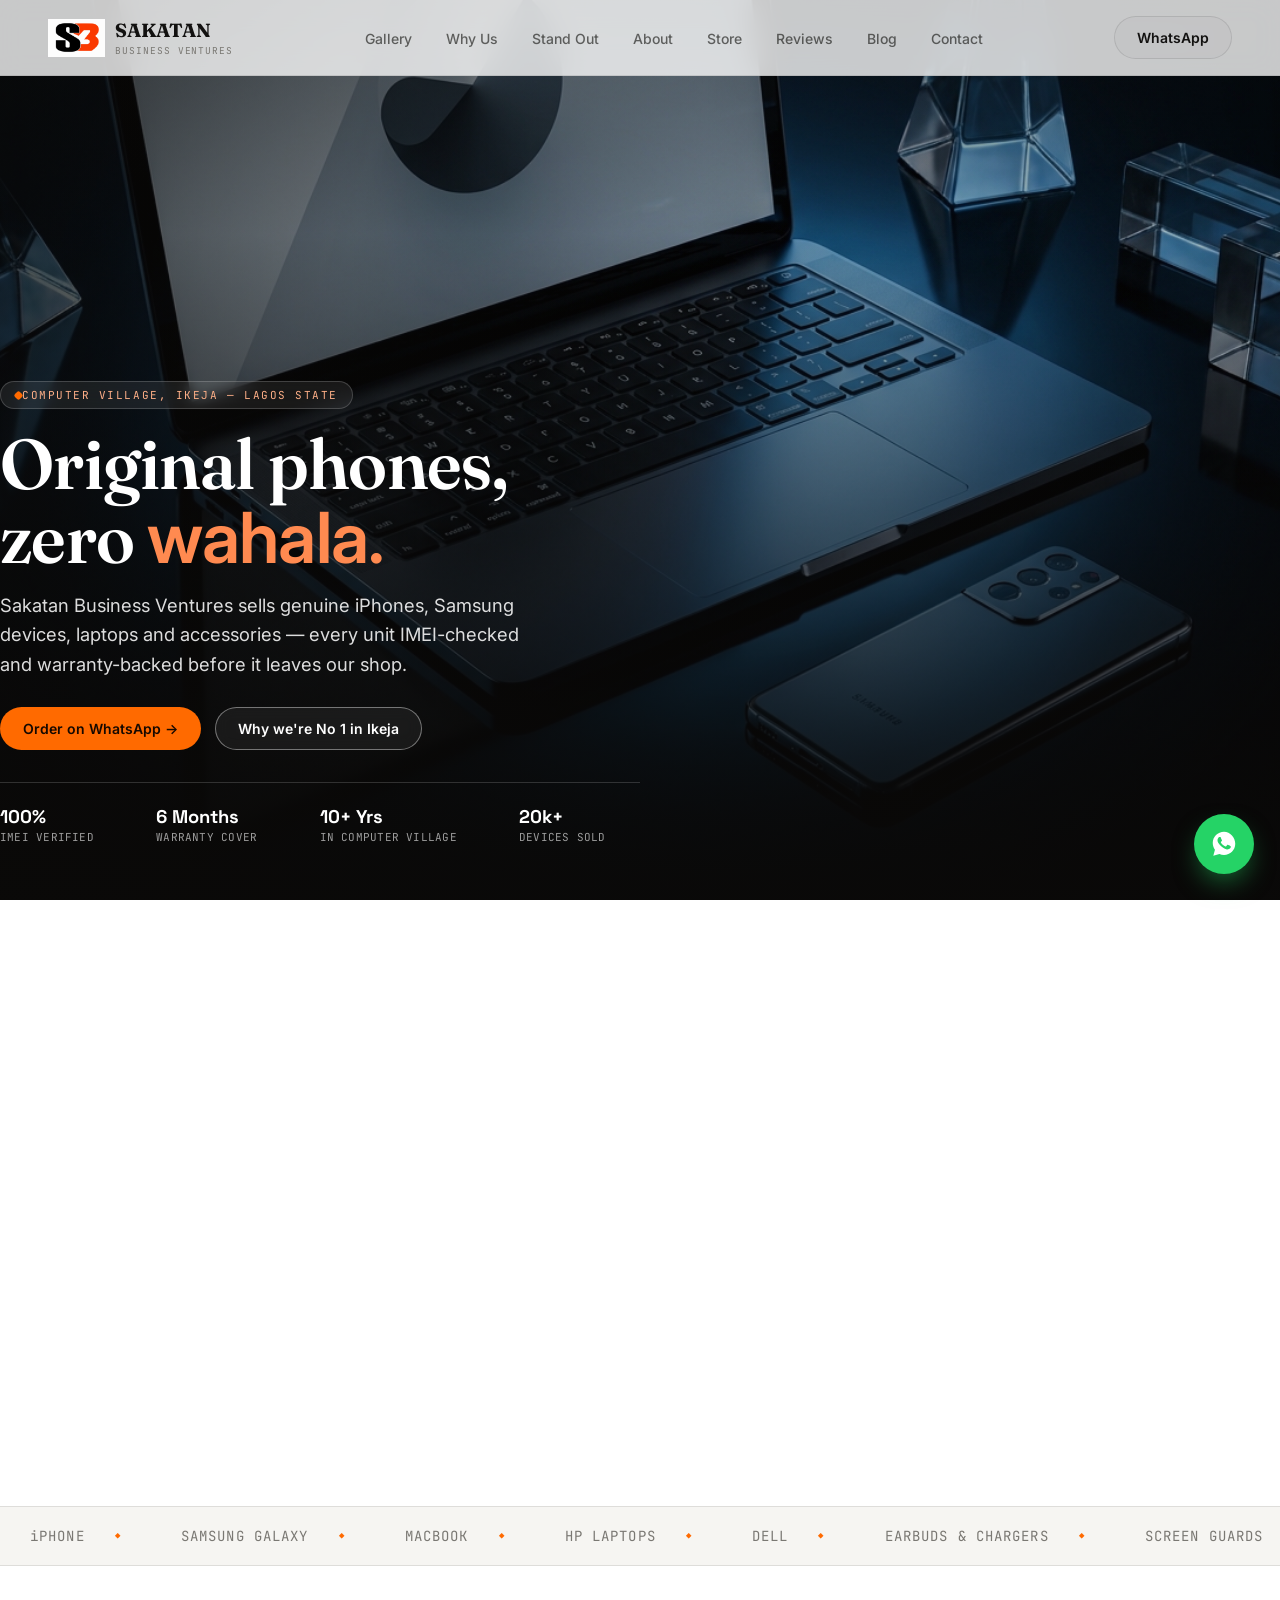
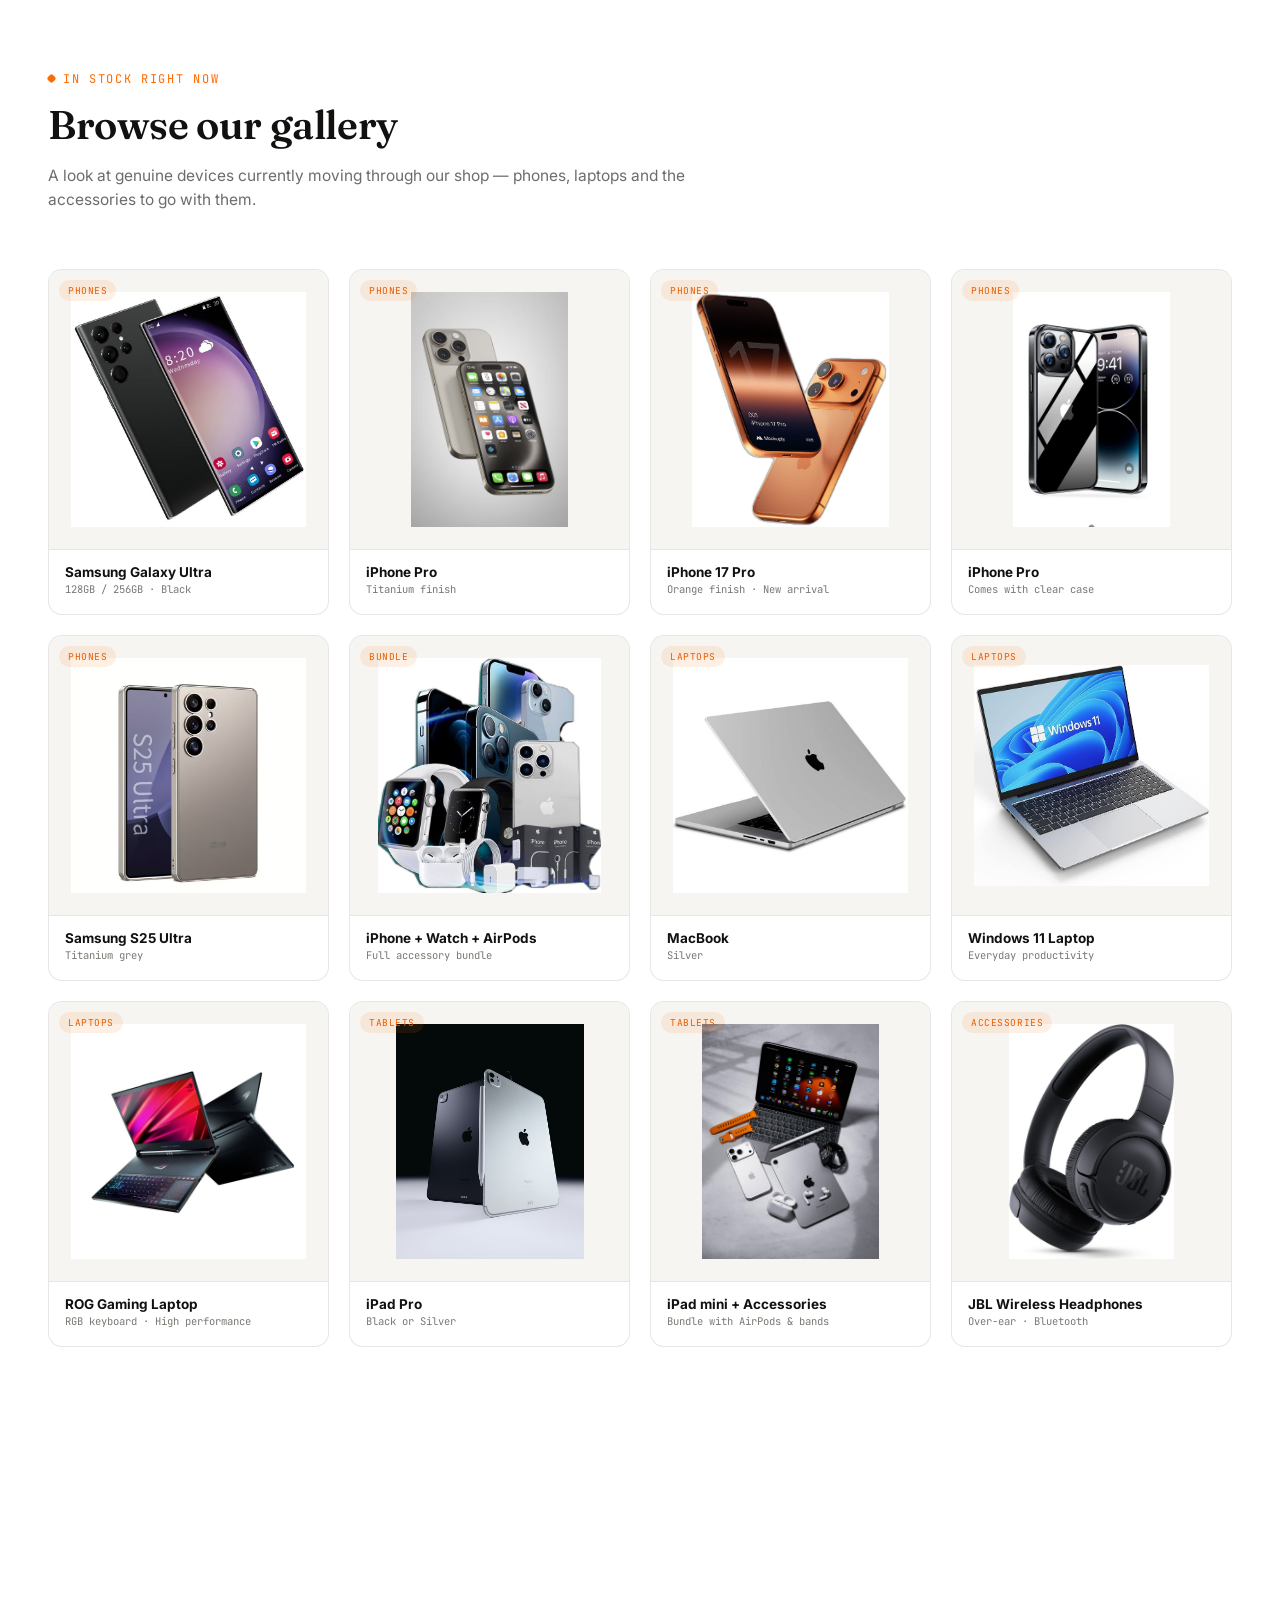
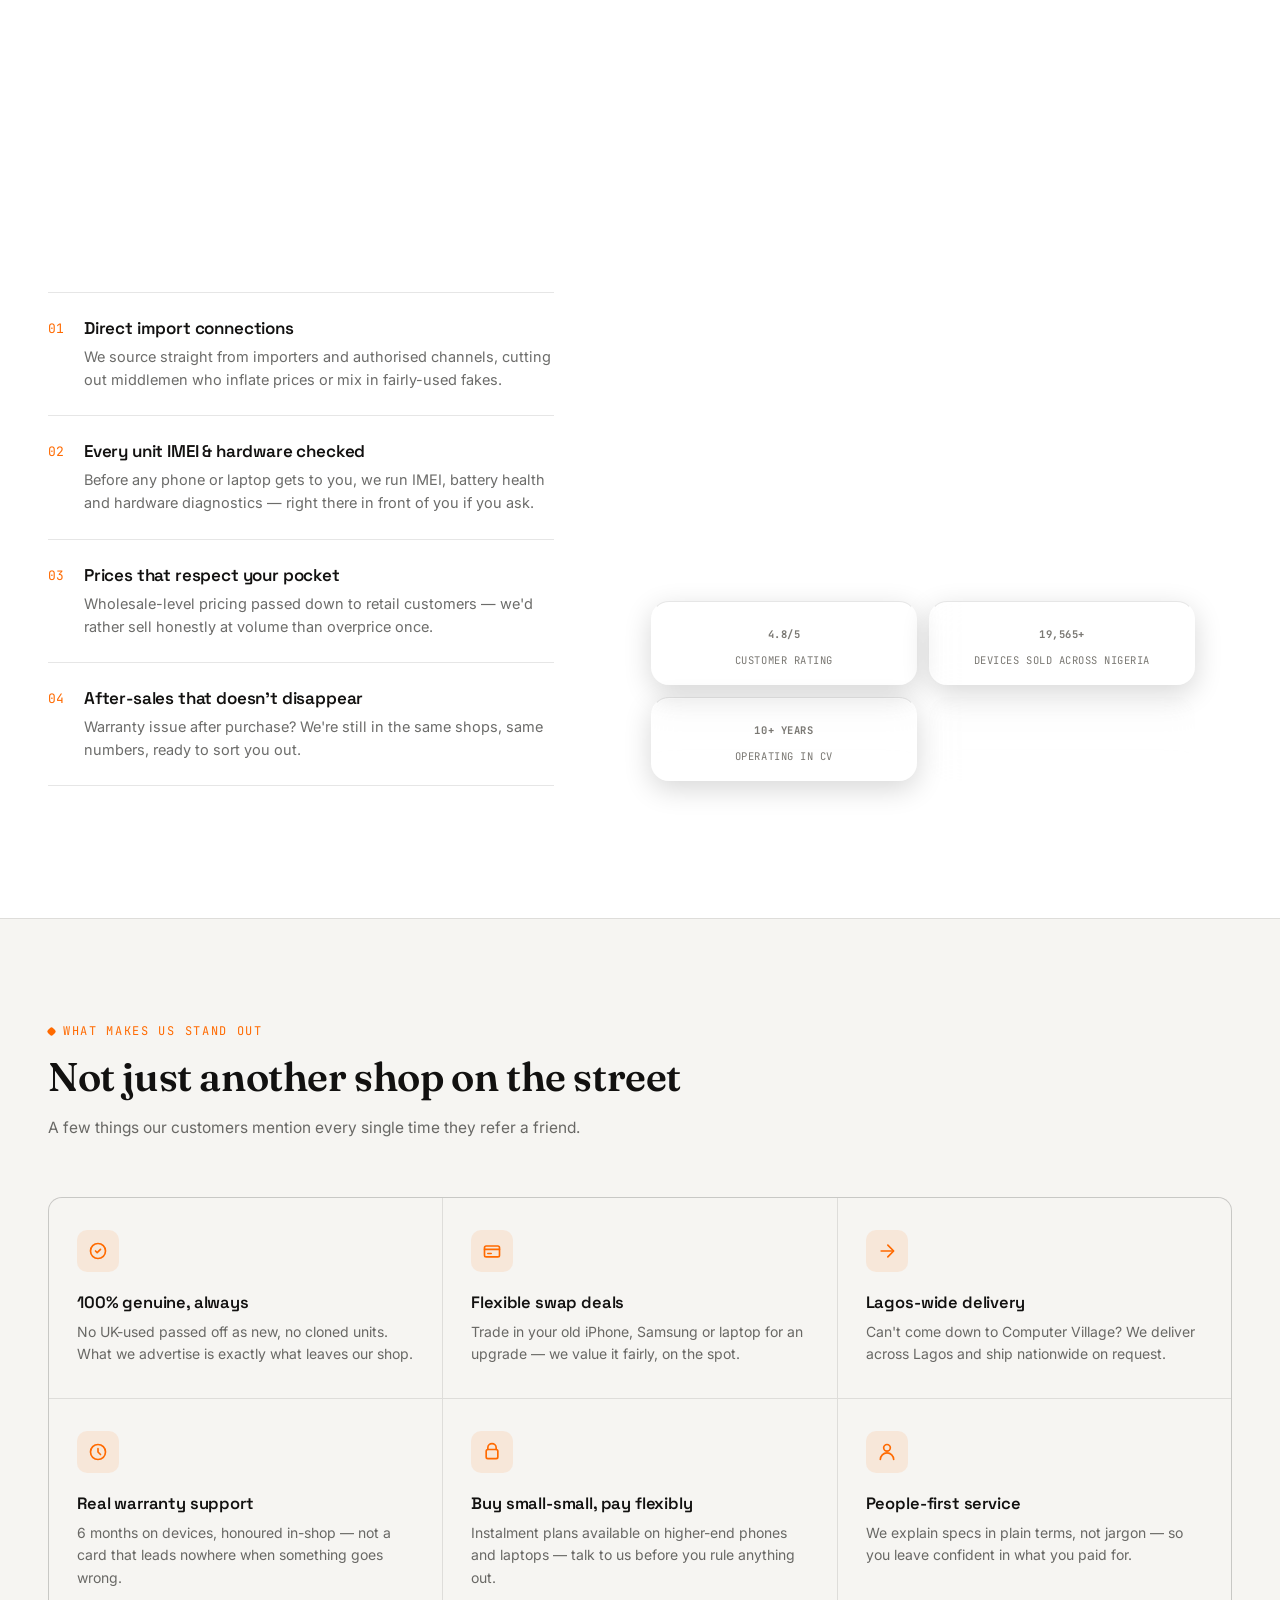
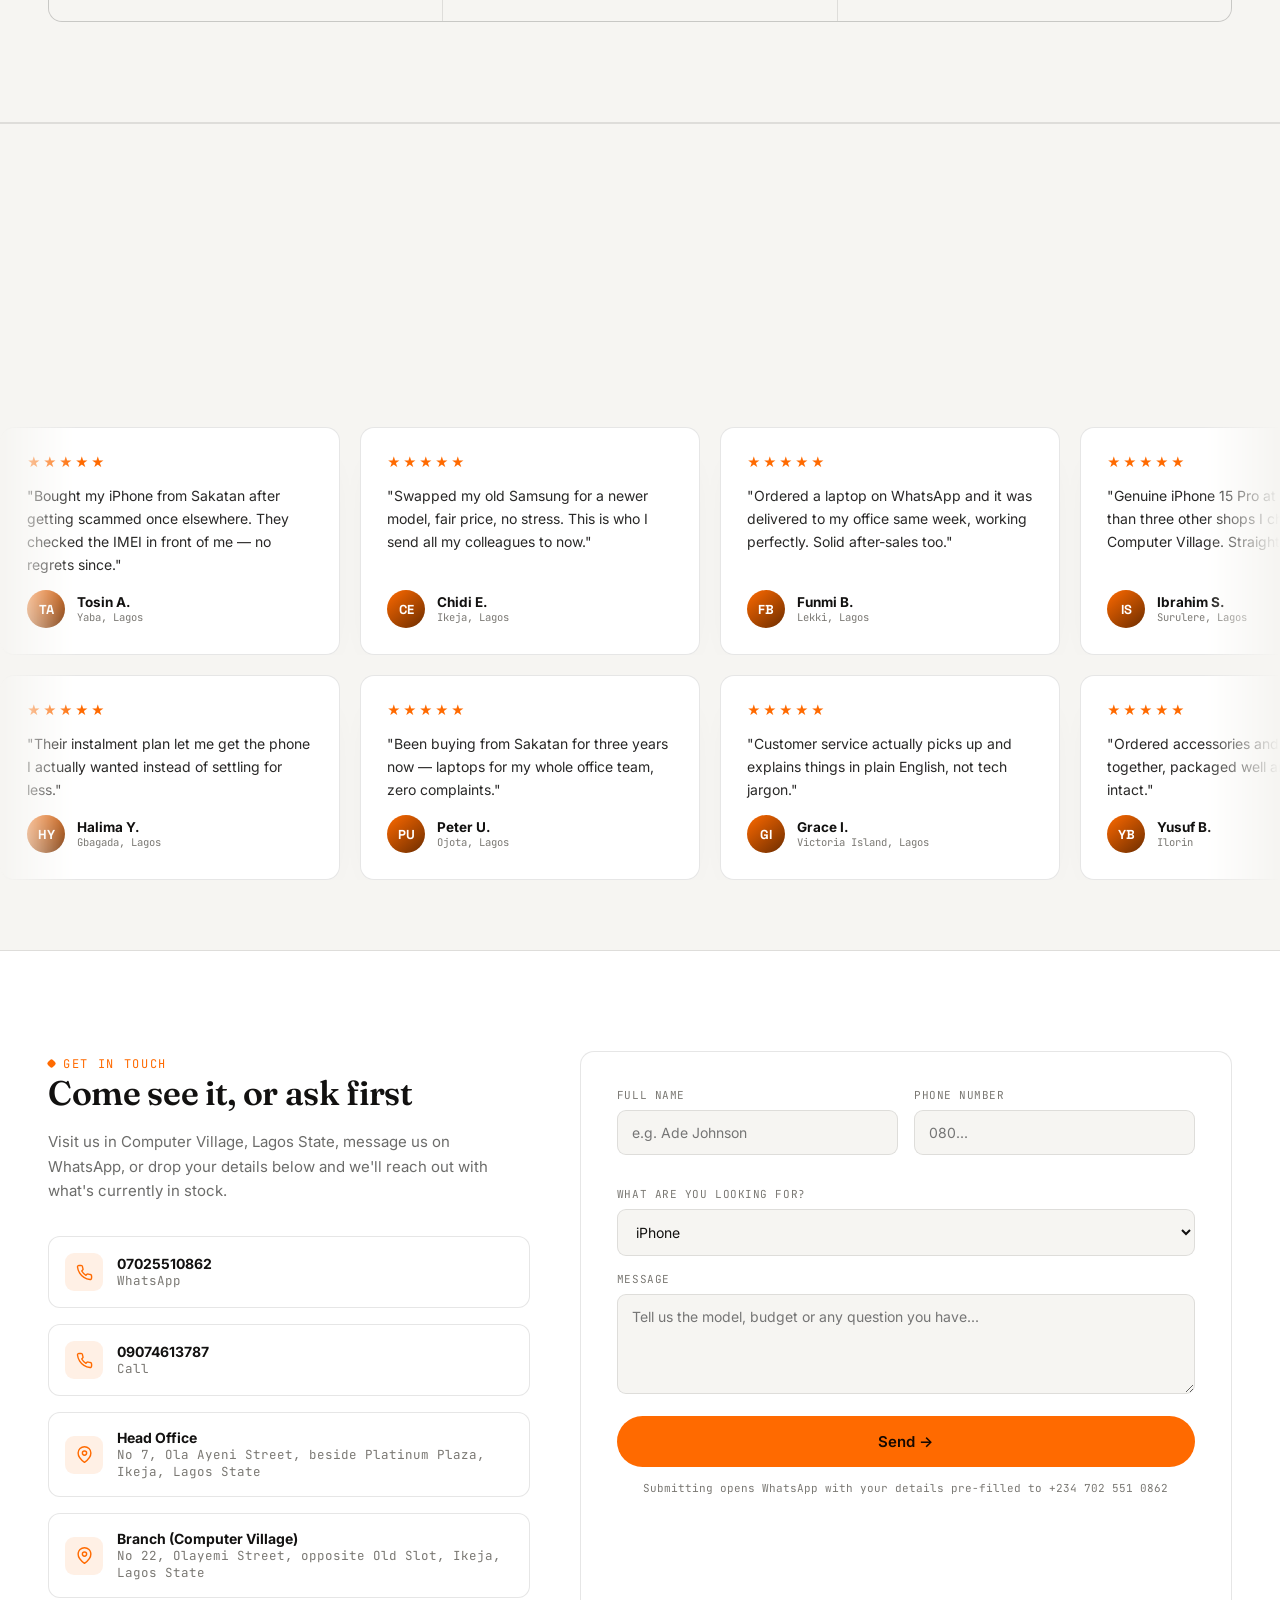
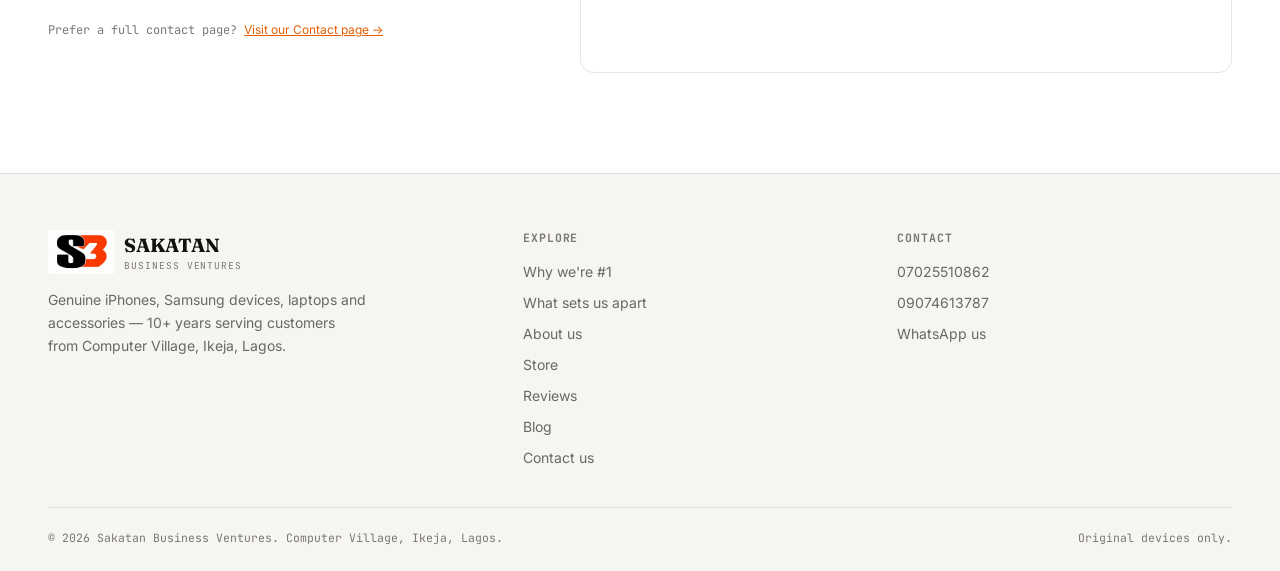
==== commit 1fe41243: "Update index.html" ====
--- a/index.html
+++ b/index.html
@@ -547,59 +547,62 @@
   }
 
   /* ===== Animated mobile menu ===== */
-  .nav-toggle{
-    display:flex !important;
-    flex-direction:column;
-    justify-content:center;
-    align-items:center;
-    gap:5px;
-    width:38px;
-    height:38px;
-    background:transparent;
-    border:none;
-    cursor:pointer;
-    padding:0;
-  }
-  .nav-toggle span{
-    display:block;
-    width:22px;
-    height:2px;
-    background:#12110f;
-    border-radius:2px;
-    transform-origin:center;
-    transition:transform .35s cubic-bezier(.4,0,.2,1), opacity .25s ease, width .25s ease;
-  }
-  .nav-toggle.active span:nth-child(1){ transform:translateY(7px) rotate(45deg); }
-  .nav-toggle.active span:nth-child(2){ opacity:0; width:0; }
-  .nav-toggle.active span:nth-child(3){ transform:translateY(-7px) rotate(-45deg); }
-
-  .nav-links{
-    opacity:0;
-    transform:translateY(-10px);
-    transition:opacity .3s ease, transform .3s ease;
-  }
-  .nav-links.mobile-open{
-    opacity:1;
-    transform:translateY(0);
-  }
-  .nav-links.mobile-open li{
-    opacity:0;
-    animation:navItemIn .4s ease forwards;
-  }
-  .nav-links.mobile-open li:nth-child(1){ animation-delay:.05s; }
-  .nav-links.mobile-open li:nth-child(2){ animation-delay:.09s; }
-  .nav-links.mobile-open li:nth-child(3){ animation-delay:.13s; }
-  .nav-links.mobile-open li:nth-child(4){ animation-delay:.17s; }
-  .nav-links.mobile-open li:nth-child(5){ animation-delay:.21s; }
-  .nav-links.mobile-open li:nth-child(6){ animation-delay:.25s; }
-  .nav-links.mobile-open li:nth-child(7){ animation-delay:.29s; }
-  .nav-links.mobile-open li:nth-child(8){ animation-delay:.33s; }
+  @media (max-width:860px){
+    .nav-toggle{
+      display:flex !important;
+      flex-direction:column;
+      justify-content:center;
+      align-items:center;
+      gap:5px;
+      width:38px;
+      height:38px;
+      background:transparent;
+      border:none;
+      cursor:pointer;
+      padding:0;
+    }
+    .nav-toggle span{
+      display:block;
+      width:22px;
+      height:2px;
+      background:#12110f;
+      border-radius:2px;
+      transform-origin:center;
+      transition:transform .35s cubic-bezier(.4,0,.2,1), opacity .25s ease, width .25s ease;
+    }
+    .nav-toggle.active span:nth-child(1){ transform:translateY(7px) rotate(45deg); }
+    .nav-toggle.active span:nth-child(2){ opacity:0; width:0; }
+    .nav-toggle.active span:nth-child(3){ transform:translateY(-7px) rotate(-45deg); }
+
+    .nav-links{
+      opacity:0;
+      transform:translateY(-10px);
+      transition:opacity .3s ease, transform .3s ease;
+    }
+    .nav-links.mobile-open{
+      opacity:1;
+      transform:translateY(0);
+    }
+    .nav-links.mobile-open li{
+      opacity:0;
+      animation:navItemIn .4s ease forwards;
+    }
+    .nav-links.mobile-open li:nth-child(1){ animation-delay:.05s; }
+    .nav-links.mobile-open li:nth-child(2){ animation-delay:.09s; }
+    .nav-links.mobile-open li:nth-child(3){ animation-delay:.13s; }
+    .nav-links.mobile-open li:nth-child(4){ animation-delay:.17s; }
+    .nav-links.mobile-open li:nth-child(5){ animation-delay:.21s; }
+    .nav-links.mobile-open li:nth-child(6){ animation-delay:.25s; }
+    .nav-links.mobile-open li:nth-child(7){ animation-delay:.29s; }
+    .nav-links.mobile-open li:nth-child(8){ animation-delay:.33s; }
+  }
   @keyframes navItemIn{
     from{ opacity:0; transform:translateX(-10px); }
     to{ opacity:1; transform:translateX(0); }
   }
   @media (min-width:861px){
     .nav-toggle{ display:none !important; }
+    .nav-links{ display:flex !important; opacity:1 !important; transform:none !important; position:static !important; }
   }
 </style>
 </head>
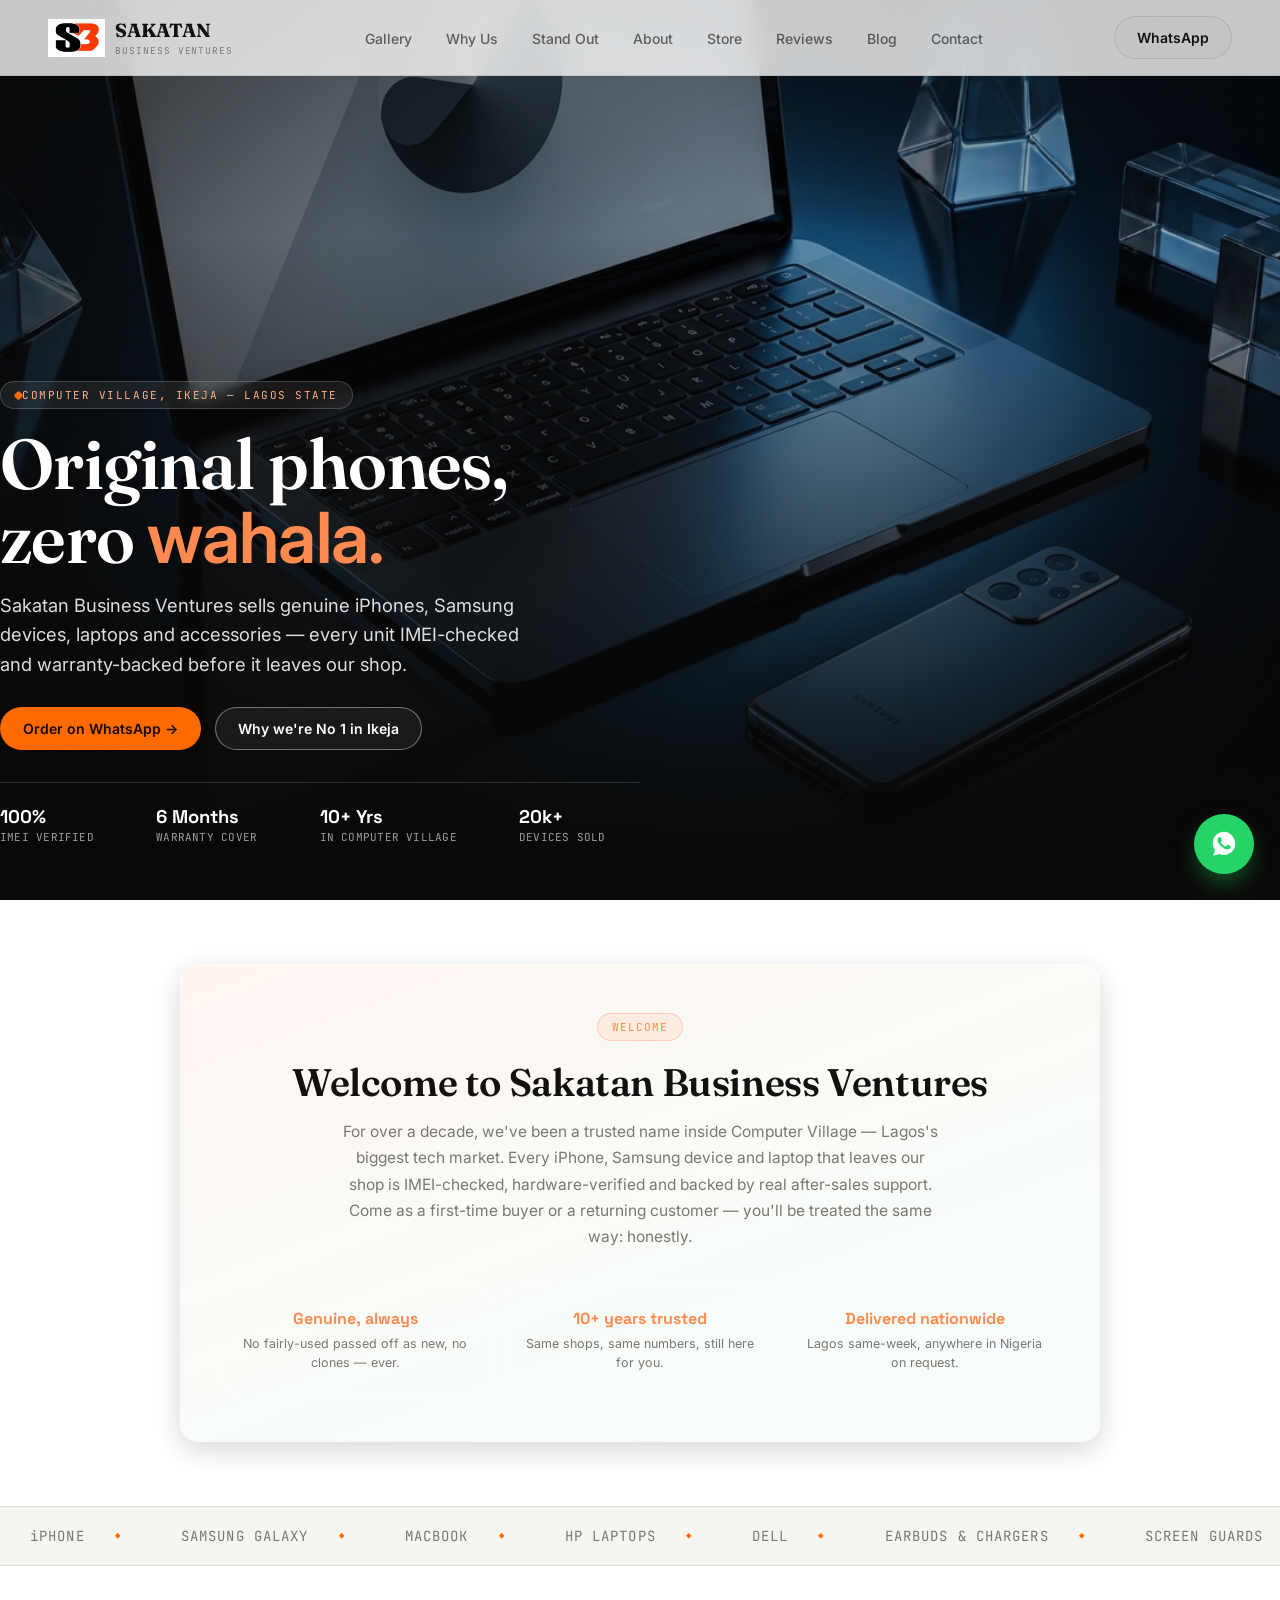
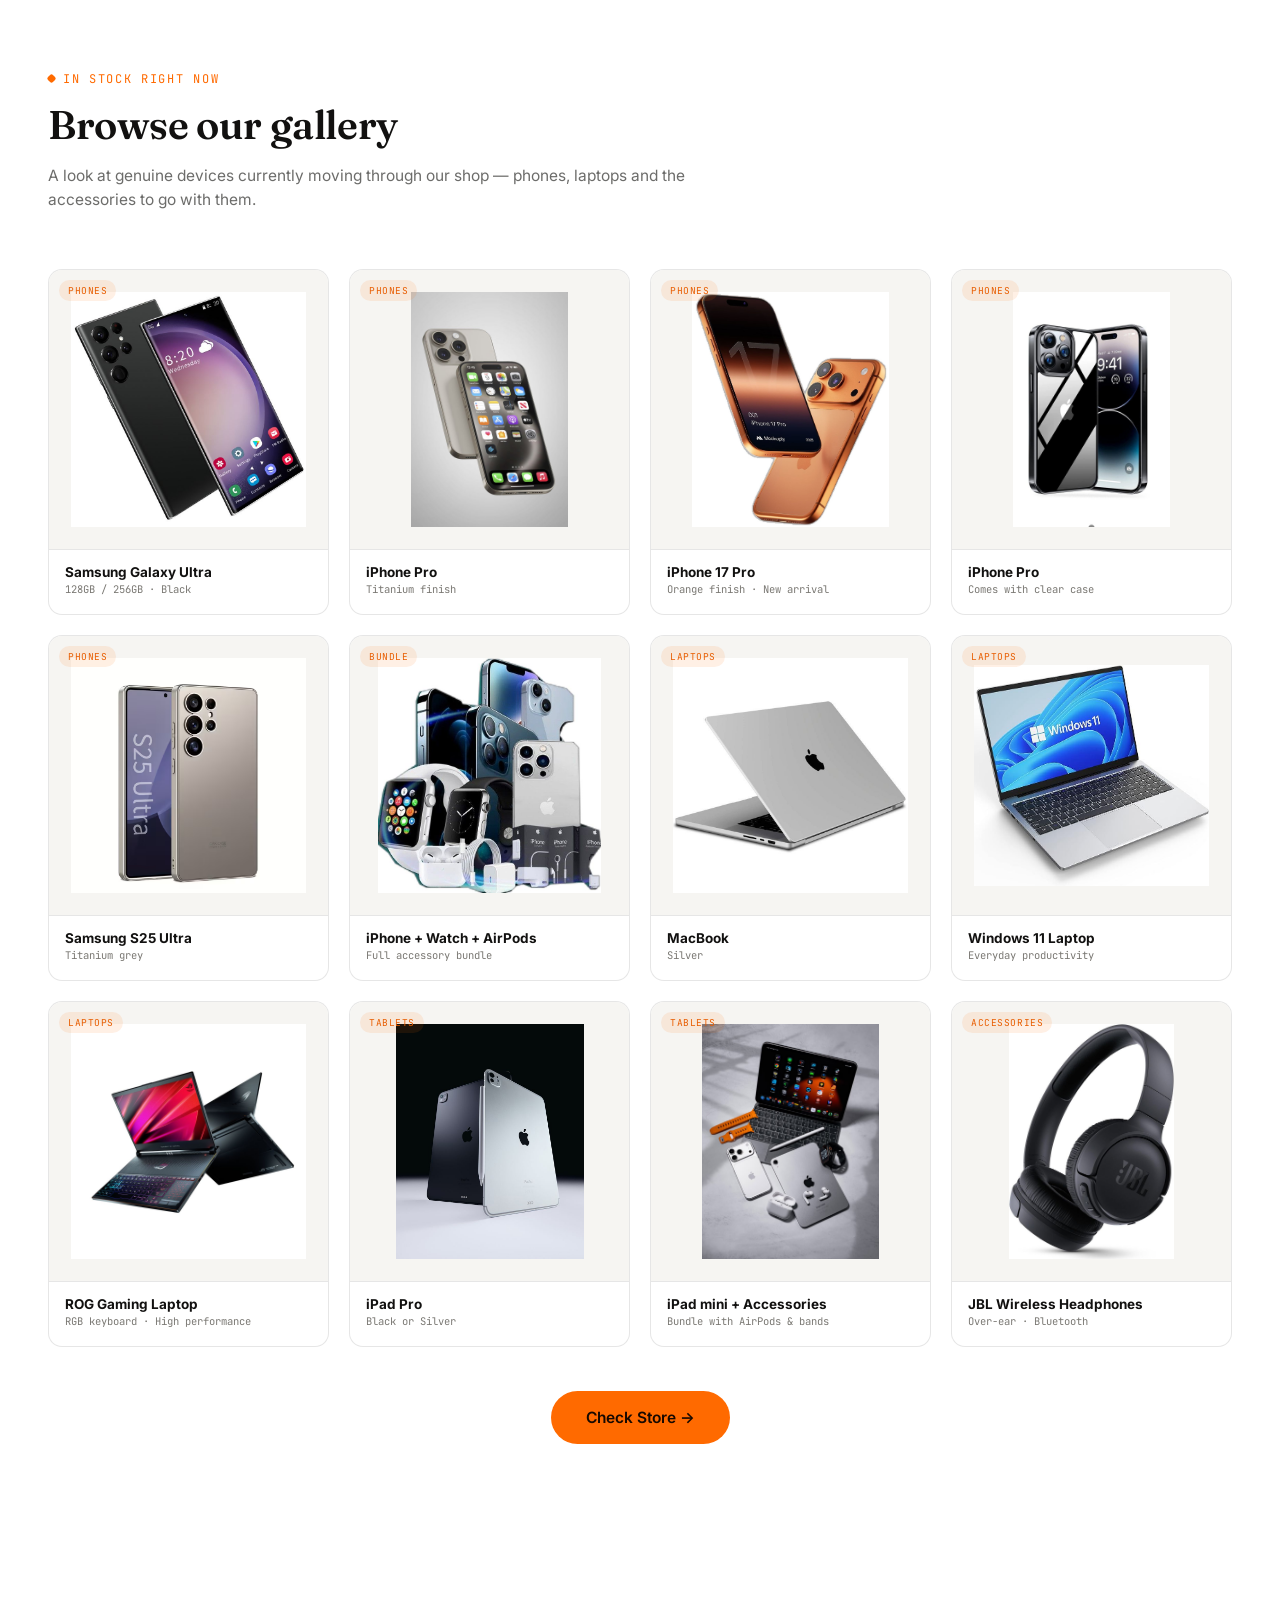
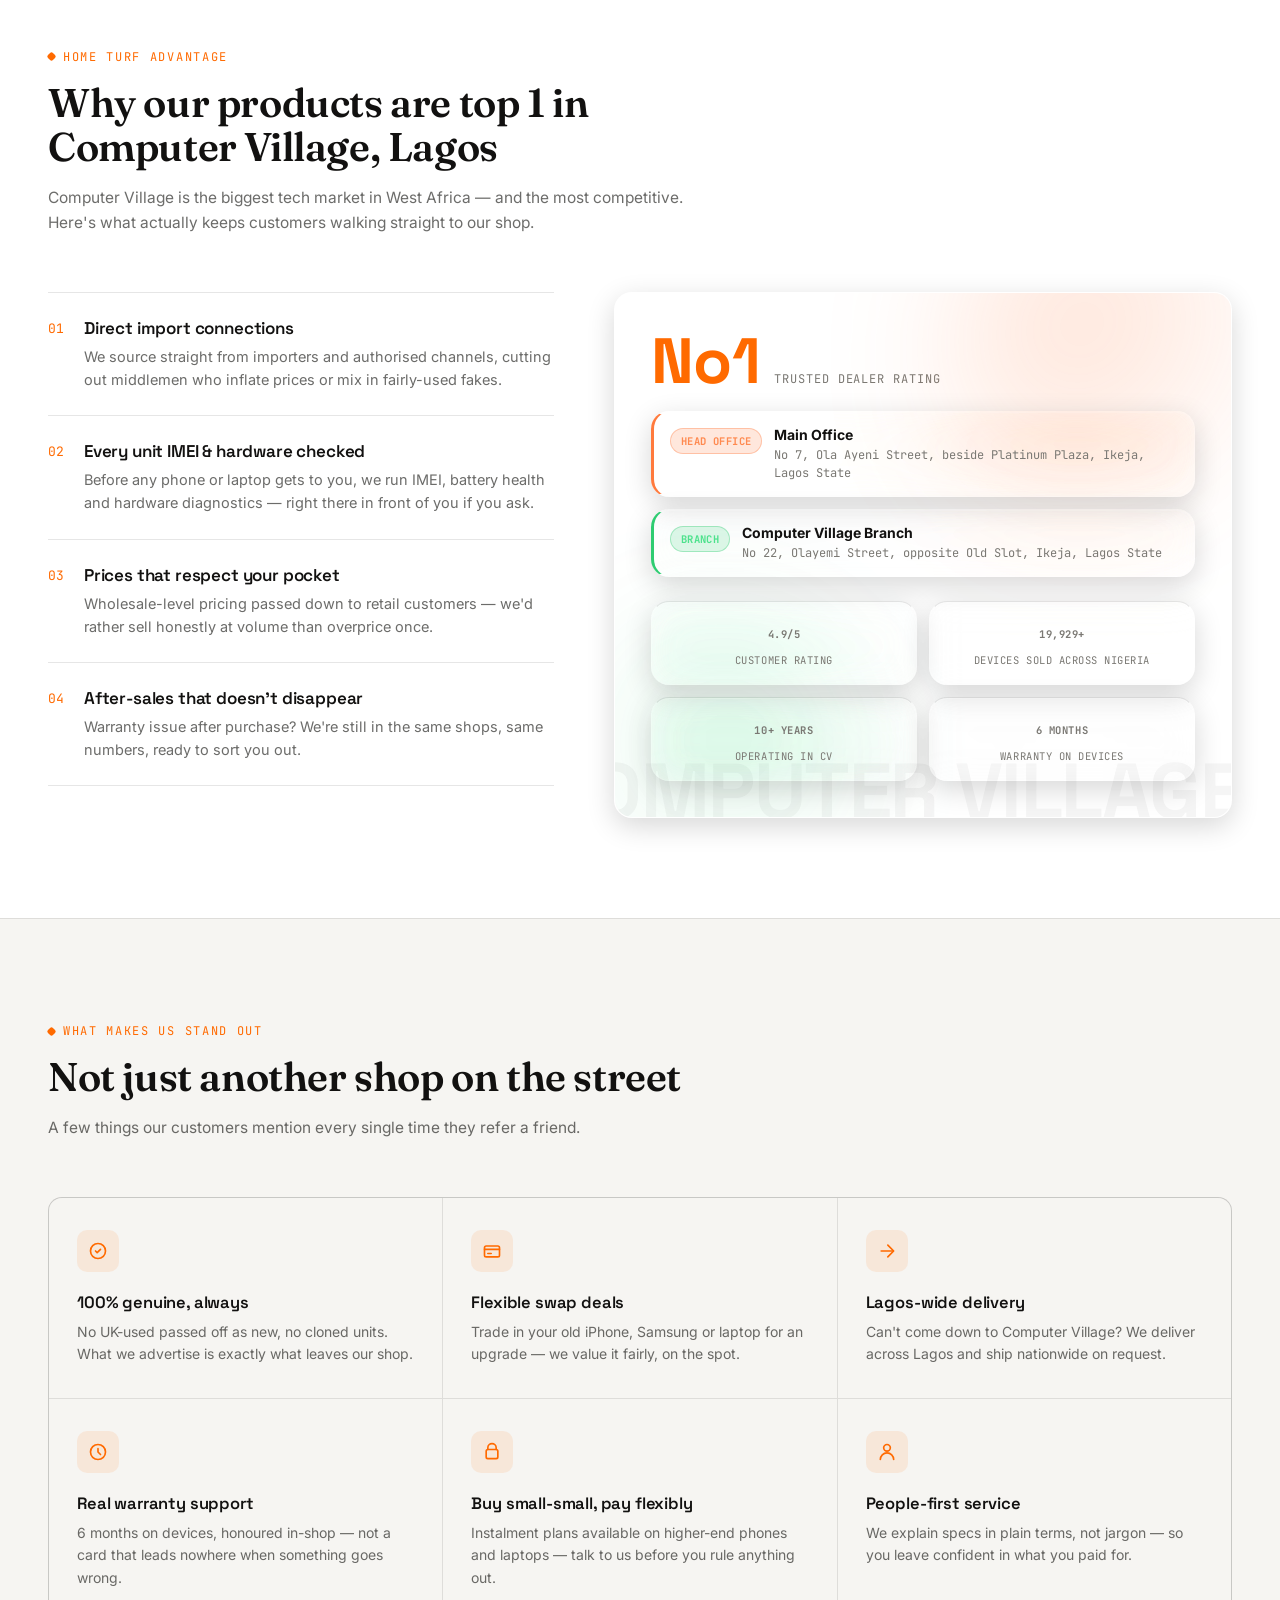
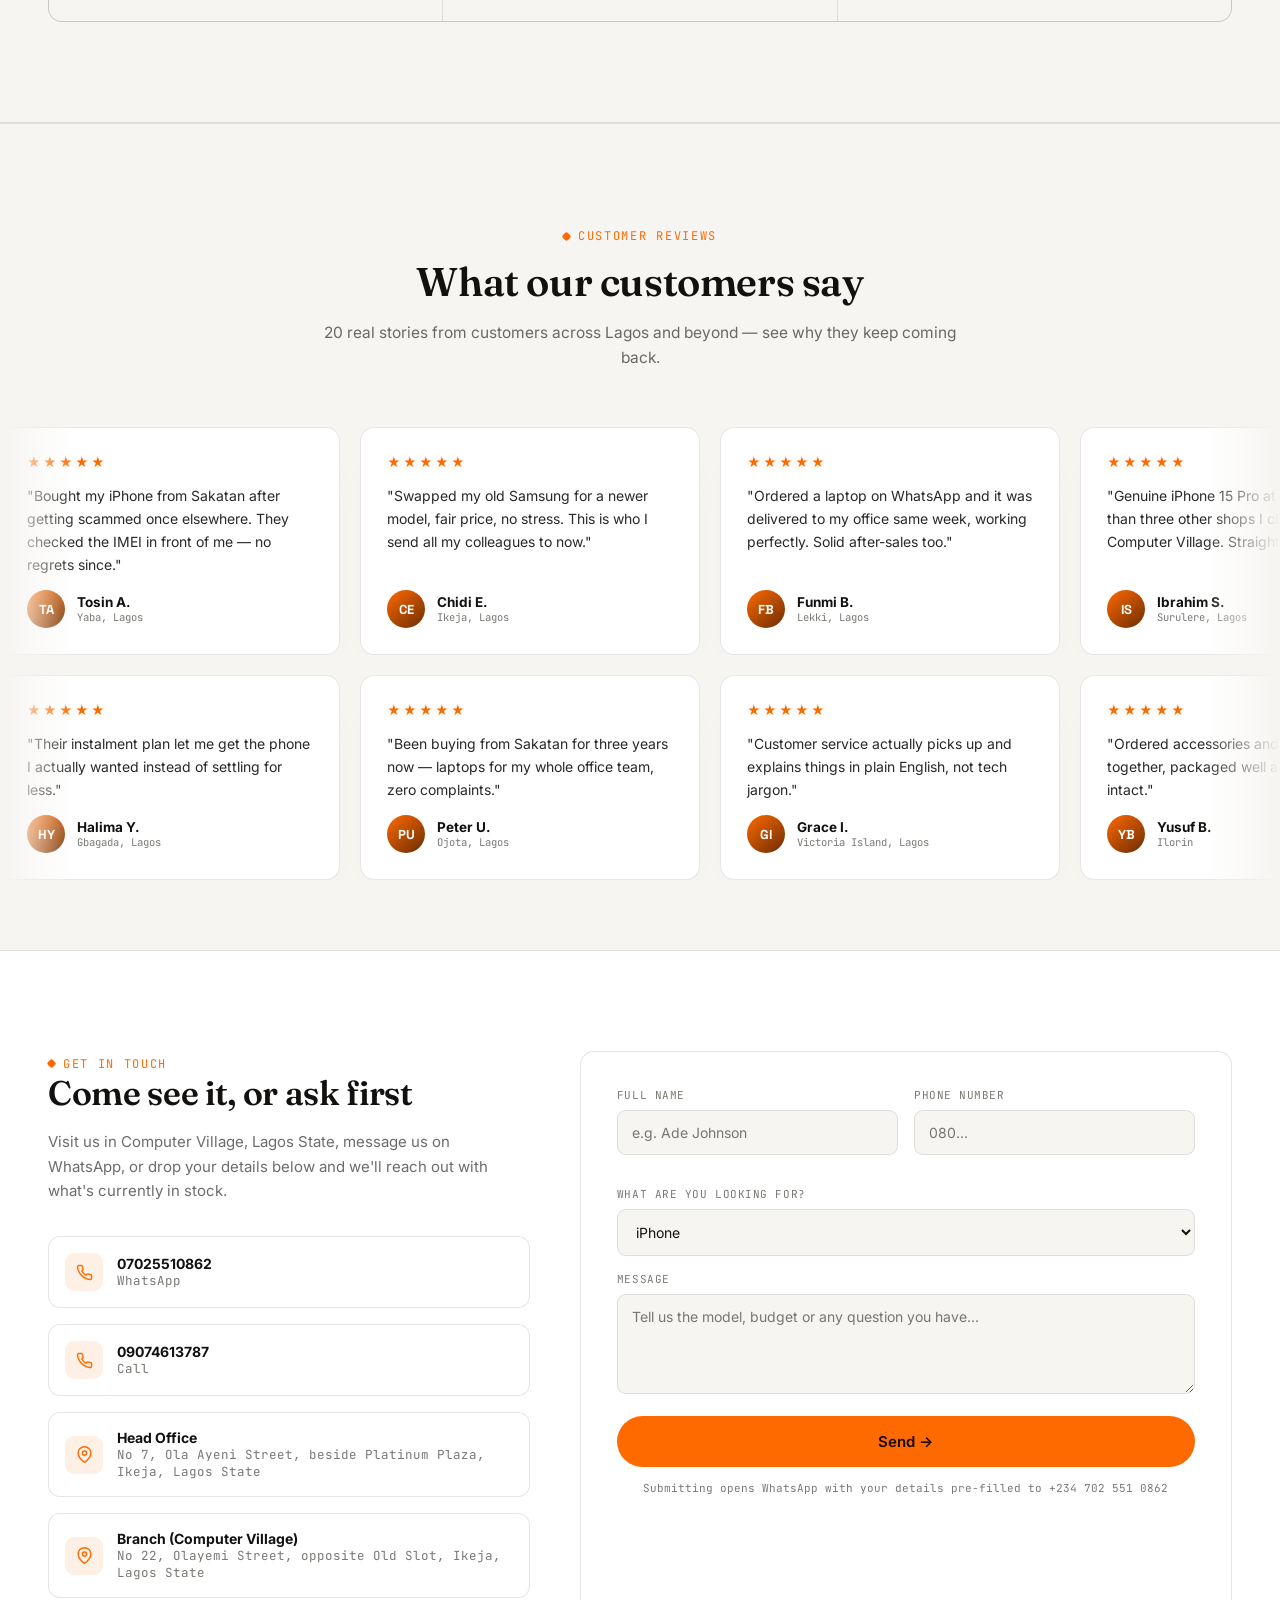
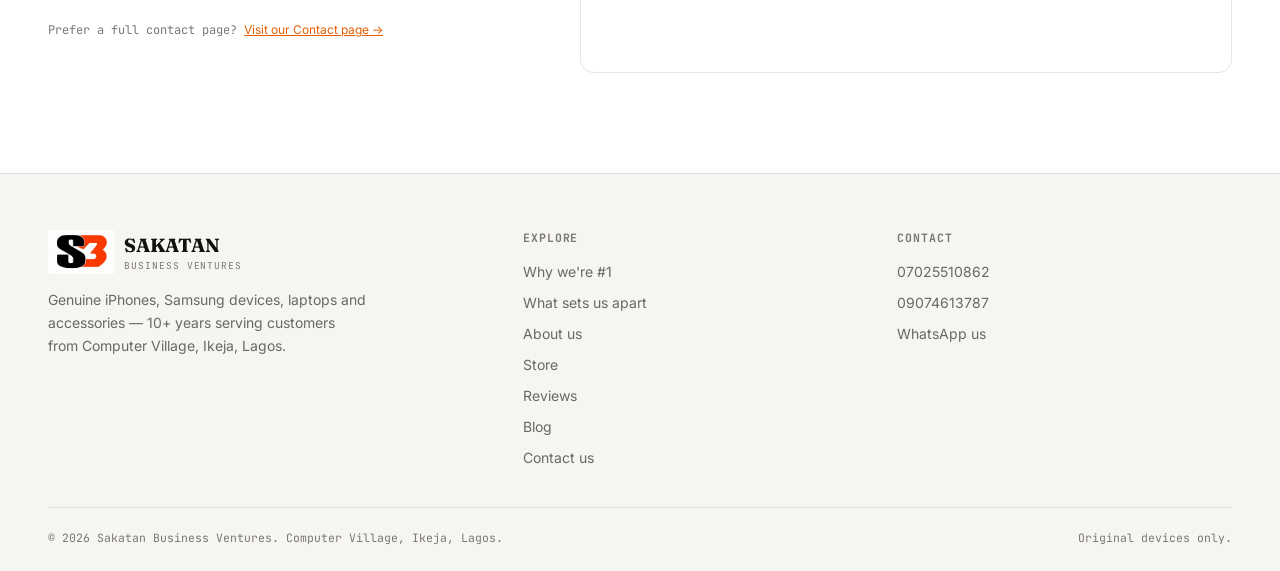
==== commit 92dd8dbf: "Update index.html" ====
--- a/index.html
+++ b/index.html
@@ -6,6 +6,60 @@
 <link rel="icon" type="image/jpeg" href="logo.jpeg">
 <title>Sakatan Business Ventures | Original Phones, Laptops & Accessories — Computer Village, Lagos</title>
 <meta name="description" content="Sakatan Business Ventures — Computer Village Lagos's trusted dealer for original iPhones, Samsung phones, laptops and accessories. IMEI verified, warranty backed.">
+<meta name="keywords" content="Sakatan Business Ventures, Computer Village, Ikeja phones, buy iPhone Lagos, original Samsung phones Lagos, laptop dealer Lagos, IMEI verified phones, phone accessories Lagos">
+<meta name="robots" content="index, follow">
+<meta name="author" content="Sakatan Business Ventures">
+<link rel="canonical" href="https://sakatanbusinessventures.com/">
+<meta name="theme-color" content="#0a0908">
+
+<!-- Open Graph / Facebook, WhatsApp, LinkedIn -->
+<meta property="og:type" content="website">
+<meta property="og:site_name" content="Sakatan Business Ventures">
+<meta property="og:url" content="https://sakatanbusinessventures.com/">
+<meta property="og:title" content="Sakatan Business Ventures | Original Phones, Laptops & Accessories — Computer Village, Lagos">
+<meta property="og:description" content="Genuine iPhones, Samsung devices, laptops and accessories — IMEI verified, warranty backed. Trusted for 10+ years in Computer Village, Ikeja, Lagos.">
+<meta property="og:image" content="https://sakatanbusinessventures.com/hero-phone.png">
+<meta property="og:image:width" content="1200">
+<meta property="og:image:height" content="630">
+<meta property="og:image:alt" content="Sakatan Business Ventures — original phones and laptops in Computer Village, Lagos">
+<meta property="og:locale" content="en_NG">
+
+<!-- Twitter / X Card -->
+<meta name="twitter:card" content="summary_large_image">
+<meta name="twitter:title" content="Sakatan Business Ventures | Original Phones, Laptops & Accessories">
+<meta name="twitter:description" content="Genuine iPhones, Samsung devices, laptops and accessories — IMEI verified, warranty backed. Computer Village, Ikeja, Lagos.">
+<meta name="twitter:image" content="https://sakatanbusinessventures.com/hero-phone.png">
+
+<!-- Structured data for search engines -->
+<script type="application/ld+json">
+{
+  "@context": "https://schema.org",
+  "@type": "ElectronicsStore",
+  "name": "Sakatan Business Ventures",
+  "image": "https://sakatanbusinessventures.com/hero-phone.png",
+  "logo": "https://sakatanbusinessventures.com/logo.jpeg",
+  "url": "https://sakatanbusinessventures.com/",
+  "telephone": "+2347025510862",
+  "priceRange": "$$",
+  "address": [
+    {
+      "@type": "PostalAddress",
+      "streetAddress": "No 7, Ola Ayeni Street, beside Platinum Plaza",
+      "addressLocality": "Ikeja",
+      "addressRegion": "Lagos",
+      "addressCountry": "NG"
+    },
+    {
+      "@type": "PostalAddress",
+      "streetAddress": "No 22, Olayemi Street, opposite Old Slot",
+      "addressLocality": "Ikeja",
+      "addressRegion": "Lagos",
+      "addressCountry": "NG"
+    }
+  ],
+  "sameAs": []
+}
+</script>
 <link rel="preconnect" href="https://fonts.googleapis.com">
 <link rel="preconnect" href="https://fonts.gstatic.com" crossorigin>
 <link href="https://fonts.googleapis.com/css2?family=Fraunces:opsz,wght@9..144,300;9..144,400;9..144,500;9..144,600;9..144,700&family=Space+Grotesk:wght@400;500;600;700&family=Inter:wght@400;500;600;700;800&family=JetBrains+Mono:wght@400;500;600&display=swap" rel="stylesheet">
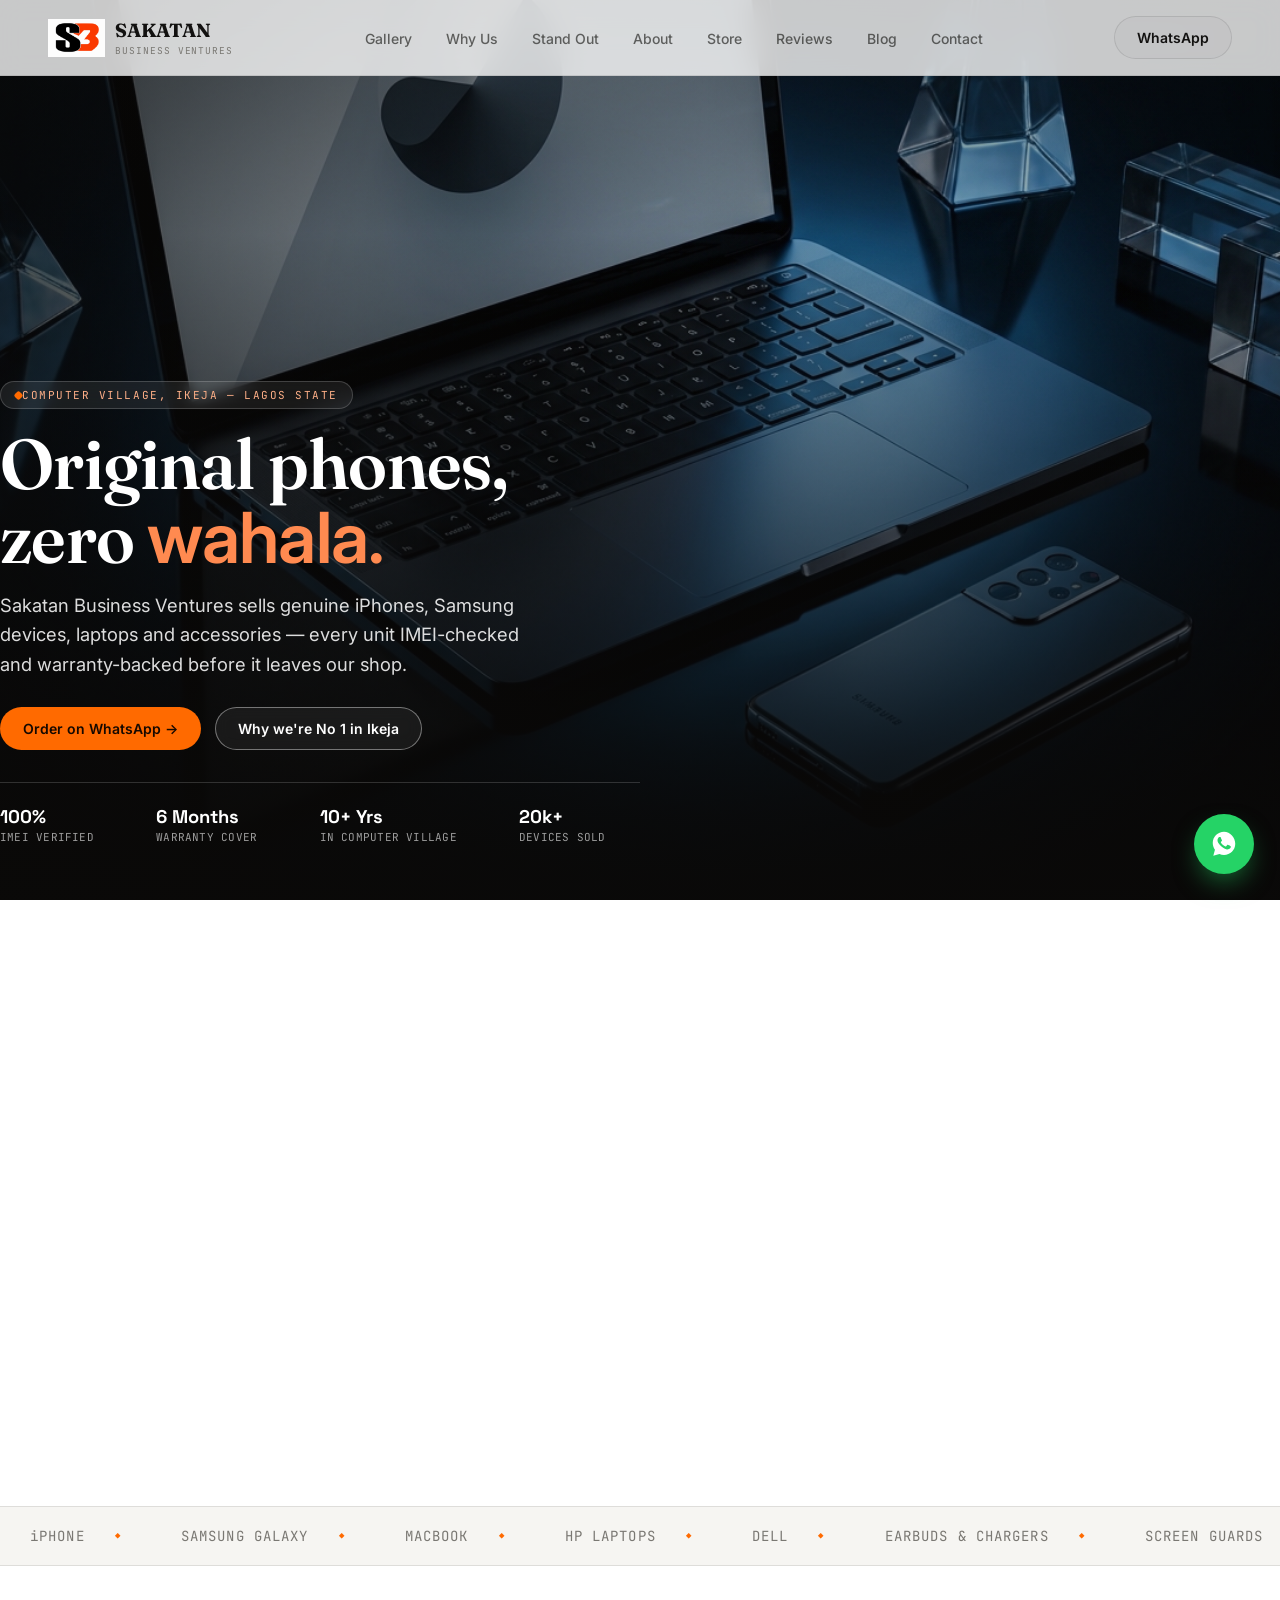
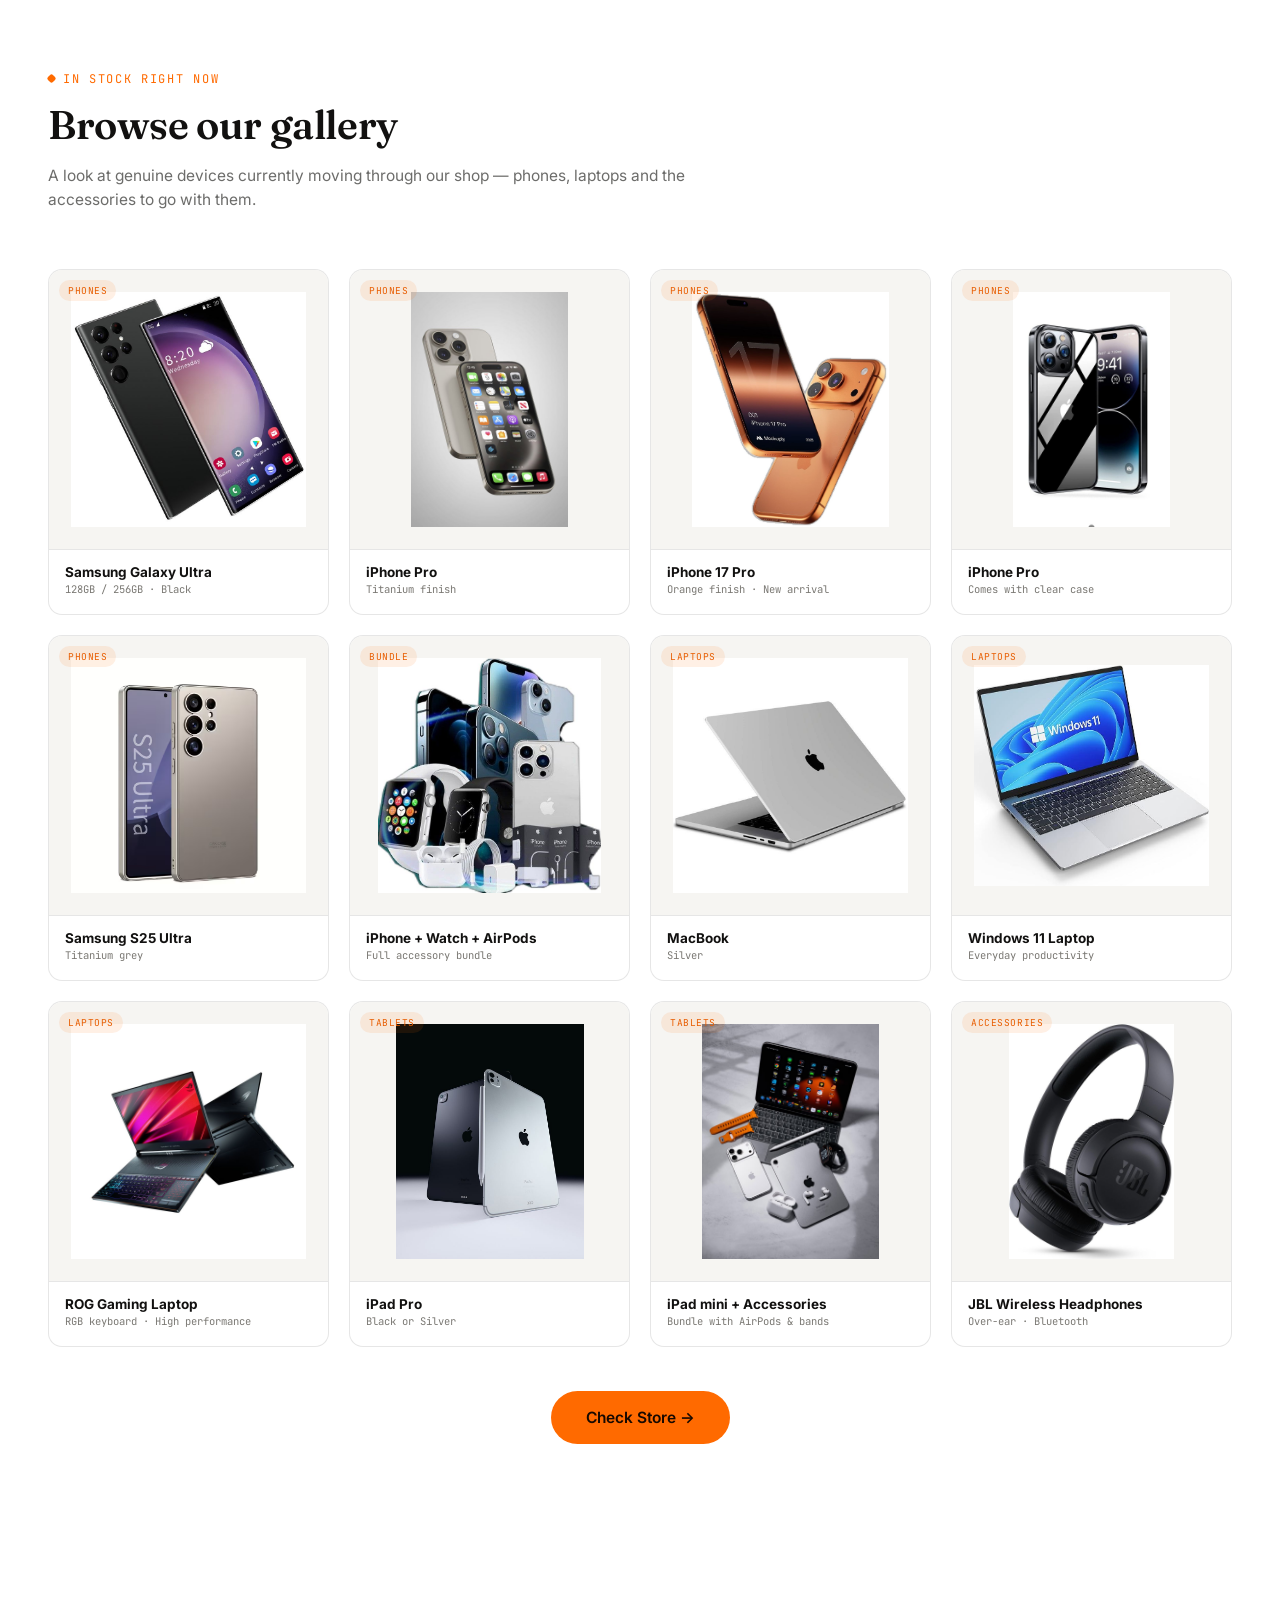
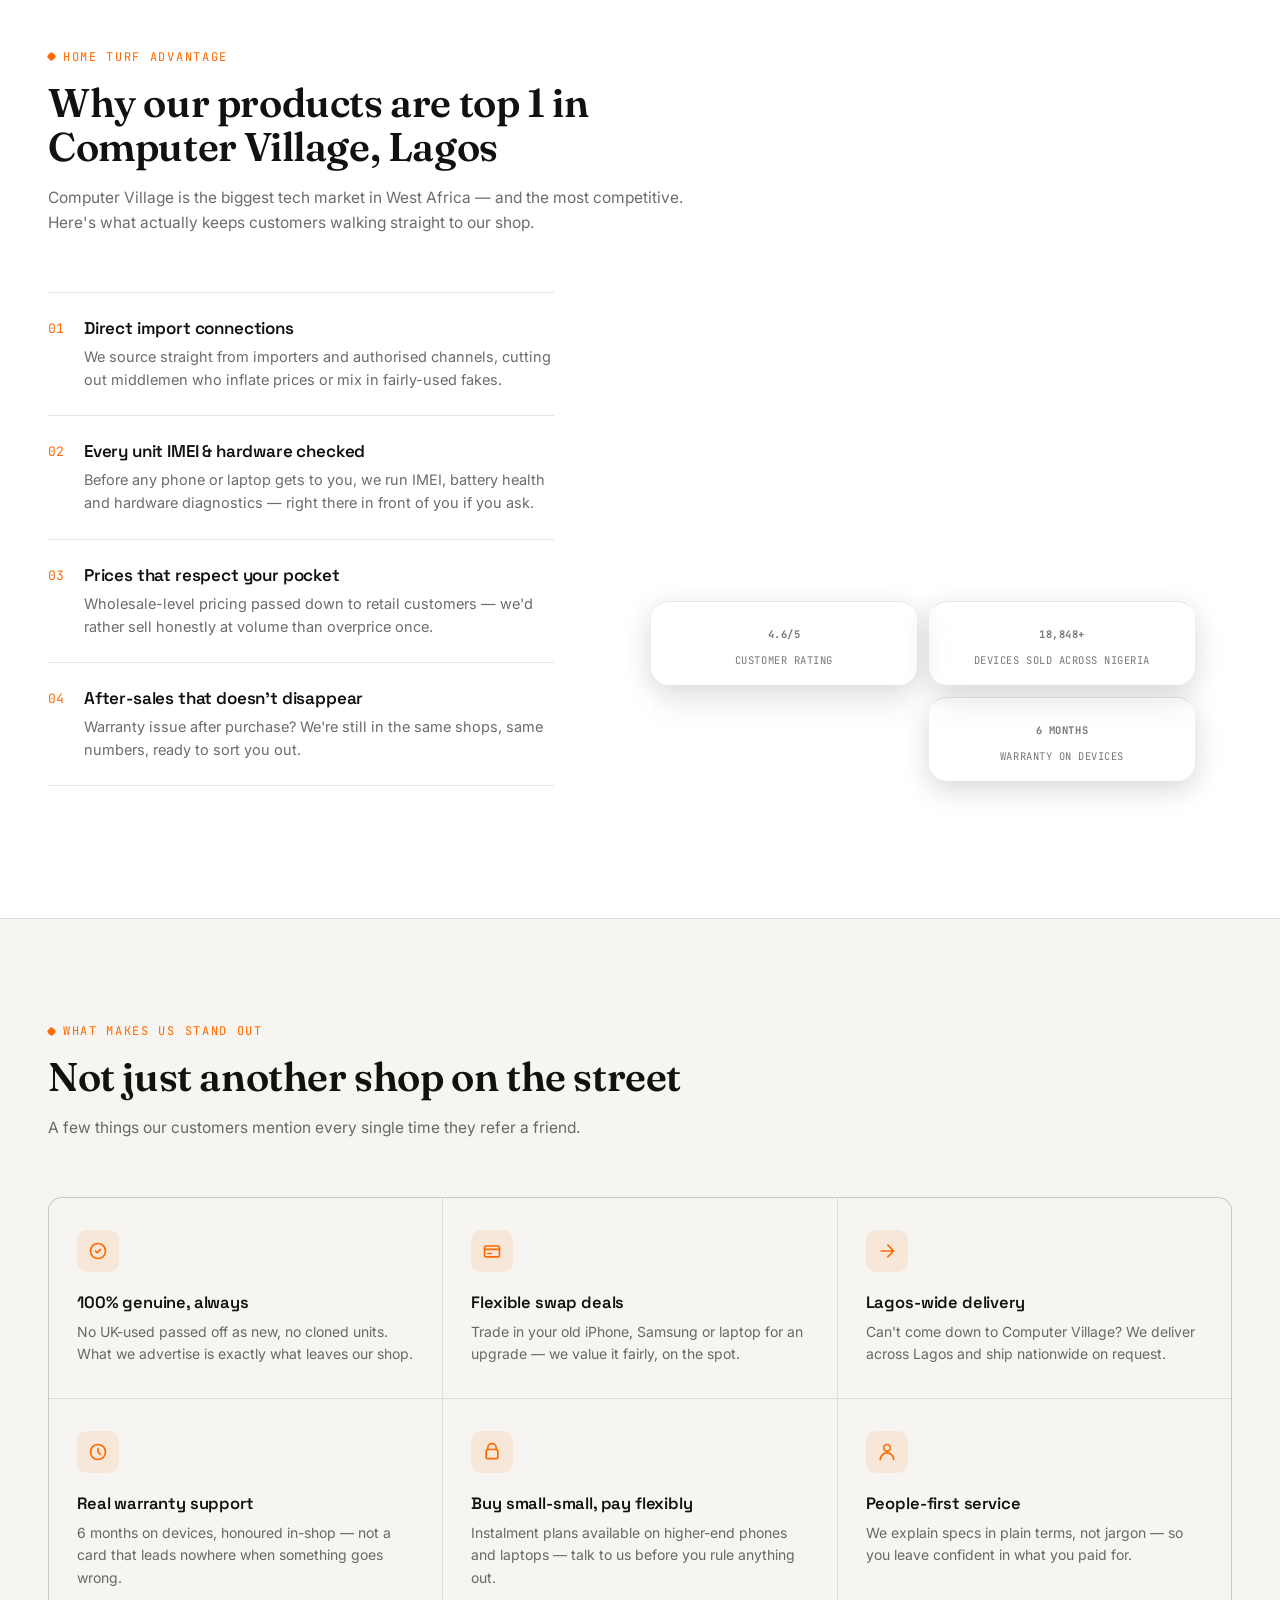
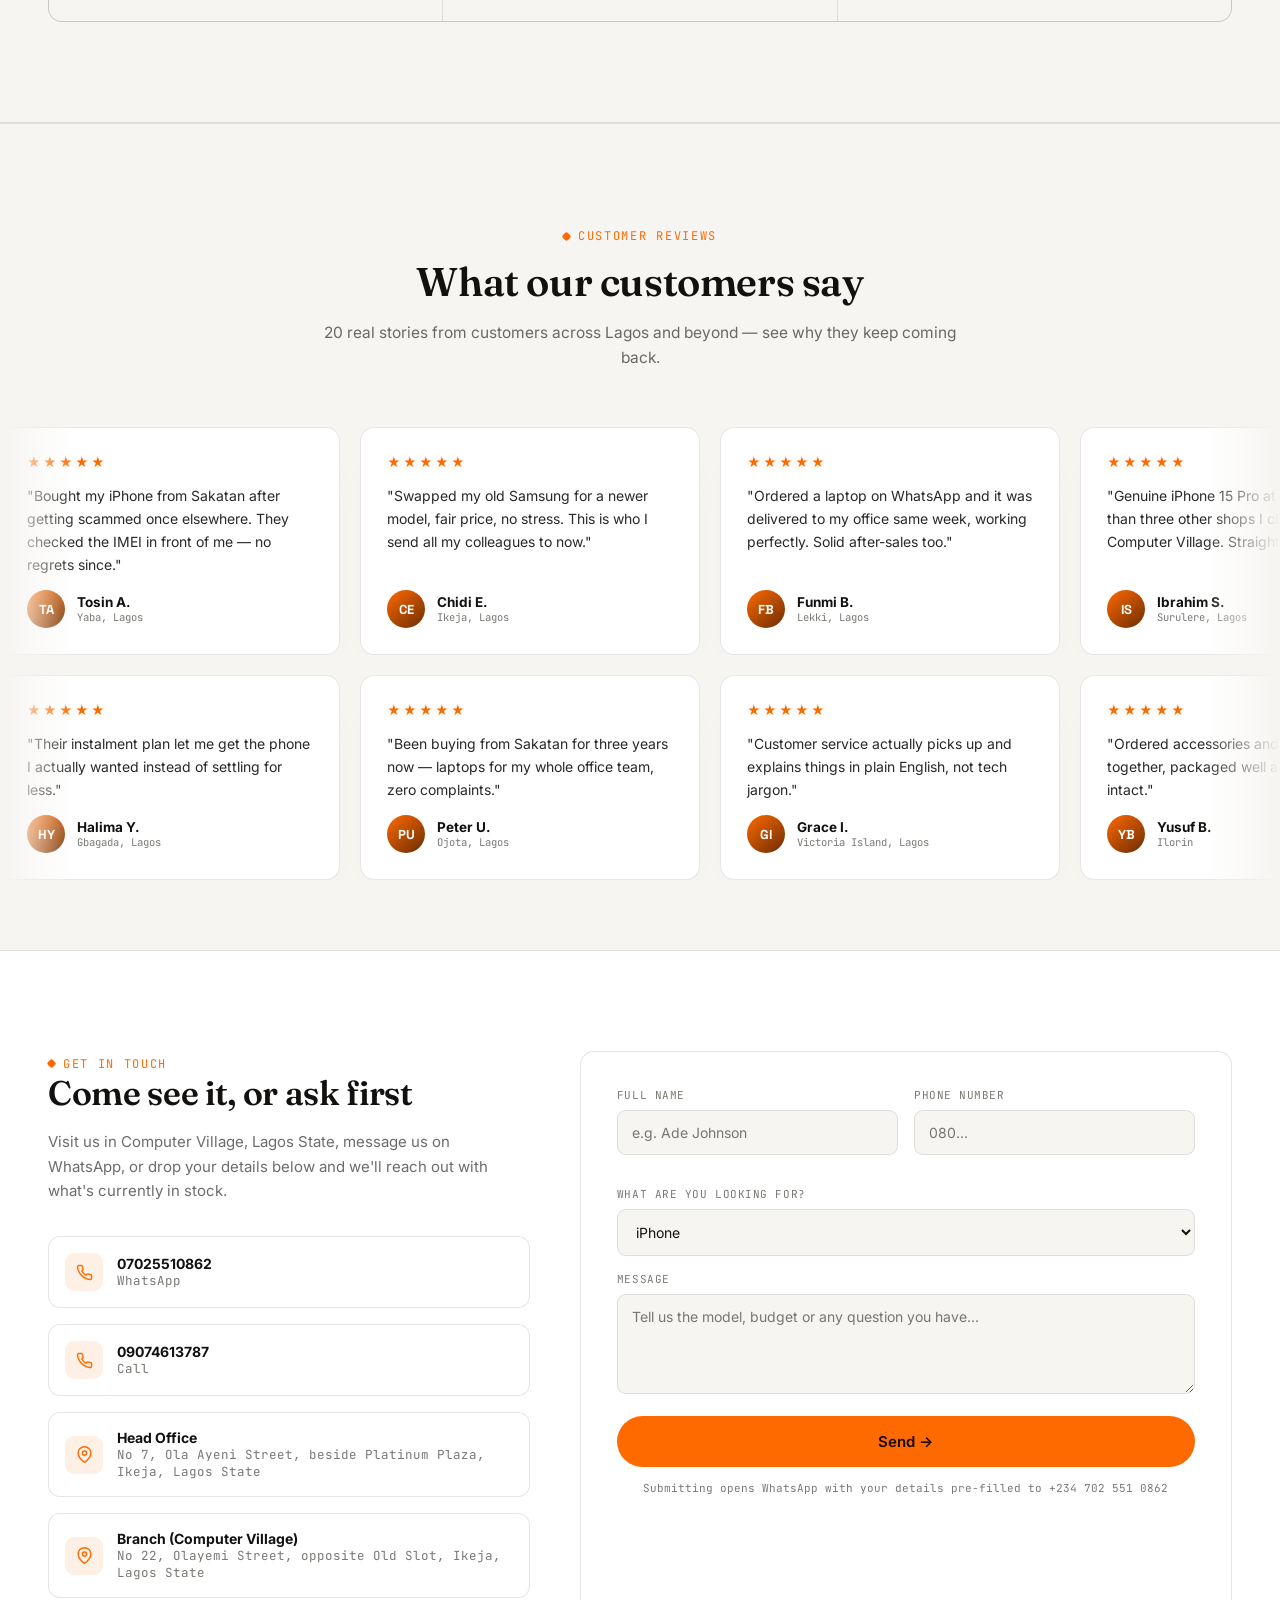
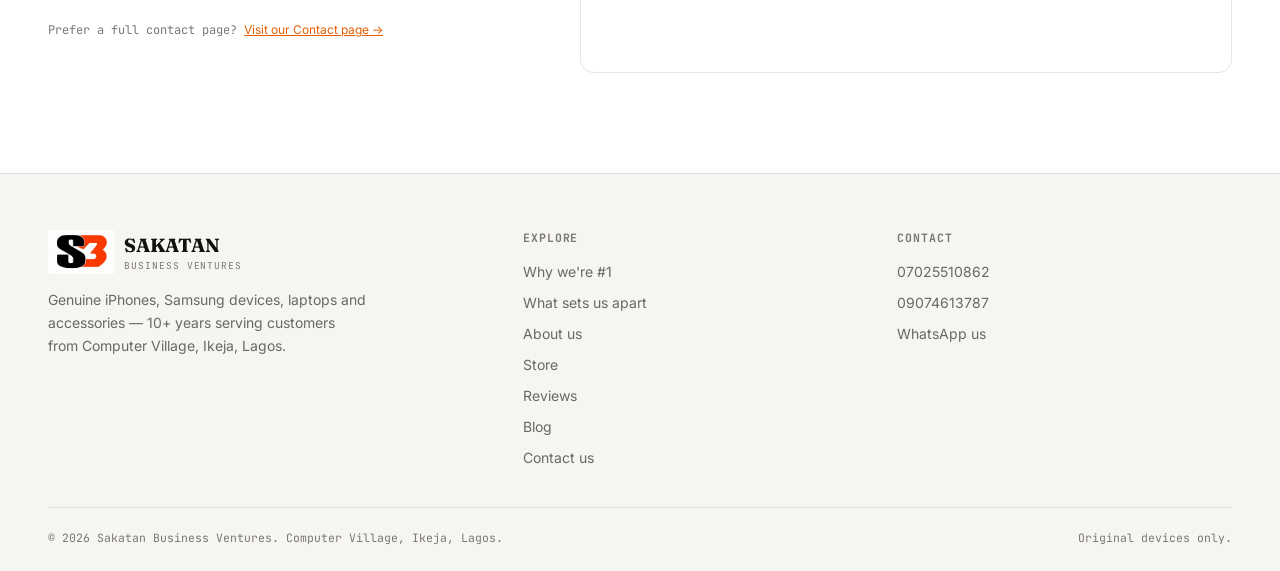
==== commit ec755b20: "Update index.html" ====
--- a/index.html
+++ b/index.html
@@ -18,17 +18,17 @@
 <meta property="og:url" content="https://sakatanbusinessventures.com/">
 <meta property="og:title" content="Sakatan Business Ventures | Original Phones, Laptops & Accessories — Computer Village, Lagos">
 <meta property="og:description" content="Genuine iPhones, Samsung devices, laptops and accessories — IMEI verified, warranty backed. Trusted for 10+ years in Computer Village, Ikeja, Lagos.">
-<meta property="og:image" content="https://sakatanbusinessventures.com/hero-phone.png">
+<meta property="og:image" content="https://sakatanbusinessventures.com/logo.jpeg">
 <meta property="og:image:width" content="1200">
-<meta property="og:image:height" content="630">
-<meta property="og:image:alt" content="Sakatan Business Ventures — original phones and laptops in Computer Village, Lagos">
+<meta property="og:image:height" content="1200">
+<meta property="og:image:alt" content="Sakatan Business Ventures logo">
 <meta property="og:locale" content="en_NG">
 
 <!-- Twitter / X Card -->
 <meta name="twitter:card" content="summary_large_image">
 <meta name="twitter:title" content="Sakatan Business Ventures | Original Phones, Laptops & Accessories">
 <meta name="twitter:description" content="Genuine iPhones, Samsung devices, laptops and accessories — IMEI verified, warranty backed. Computer Village, Ikeja, Lagos.">
-<meta name="twitter:image" content="https://sakatanbusinessventures.com/hero-phone.png">
+<meta name="twitter:image" content="https://sakatanbusinessventures.com/logo.jpeg">
 
 <!-- Structured data for search engines -->
 <script type="application/ld+json">
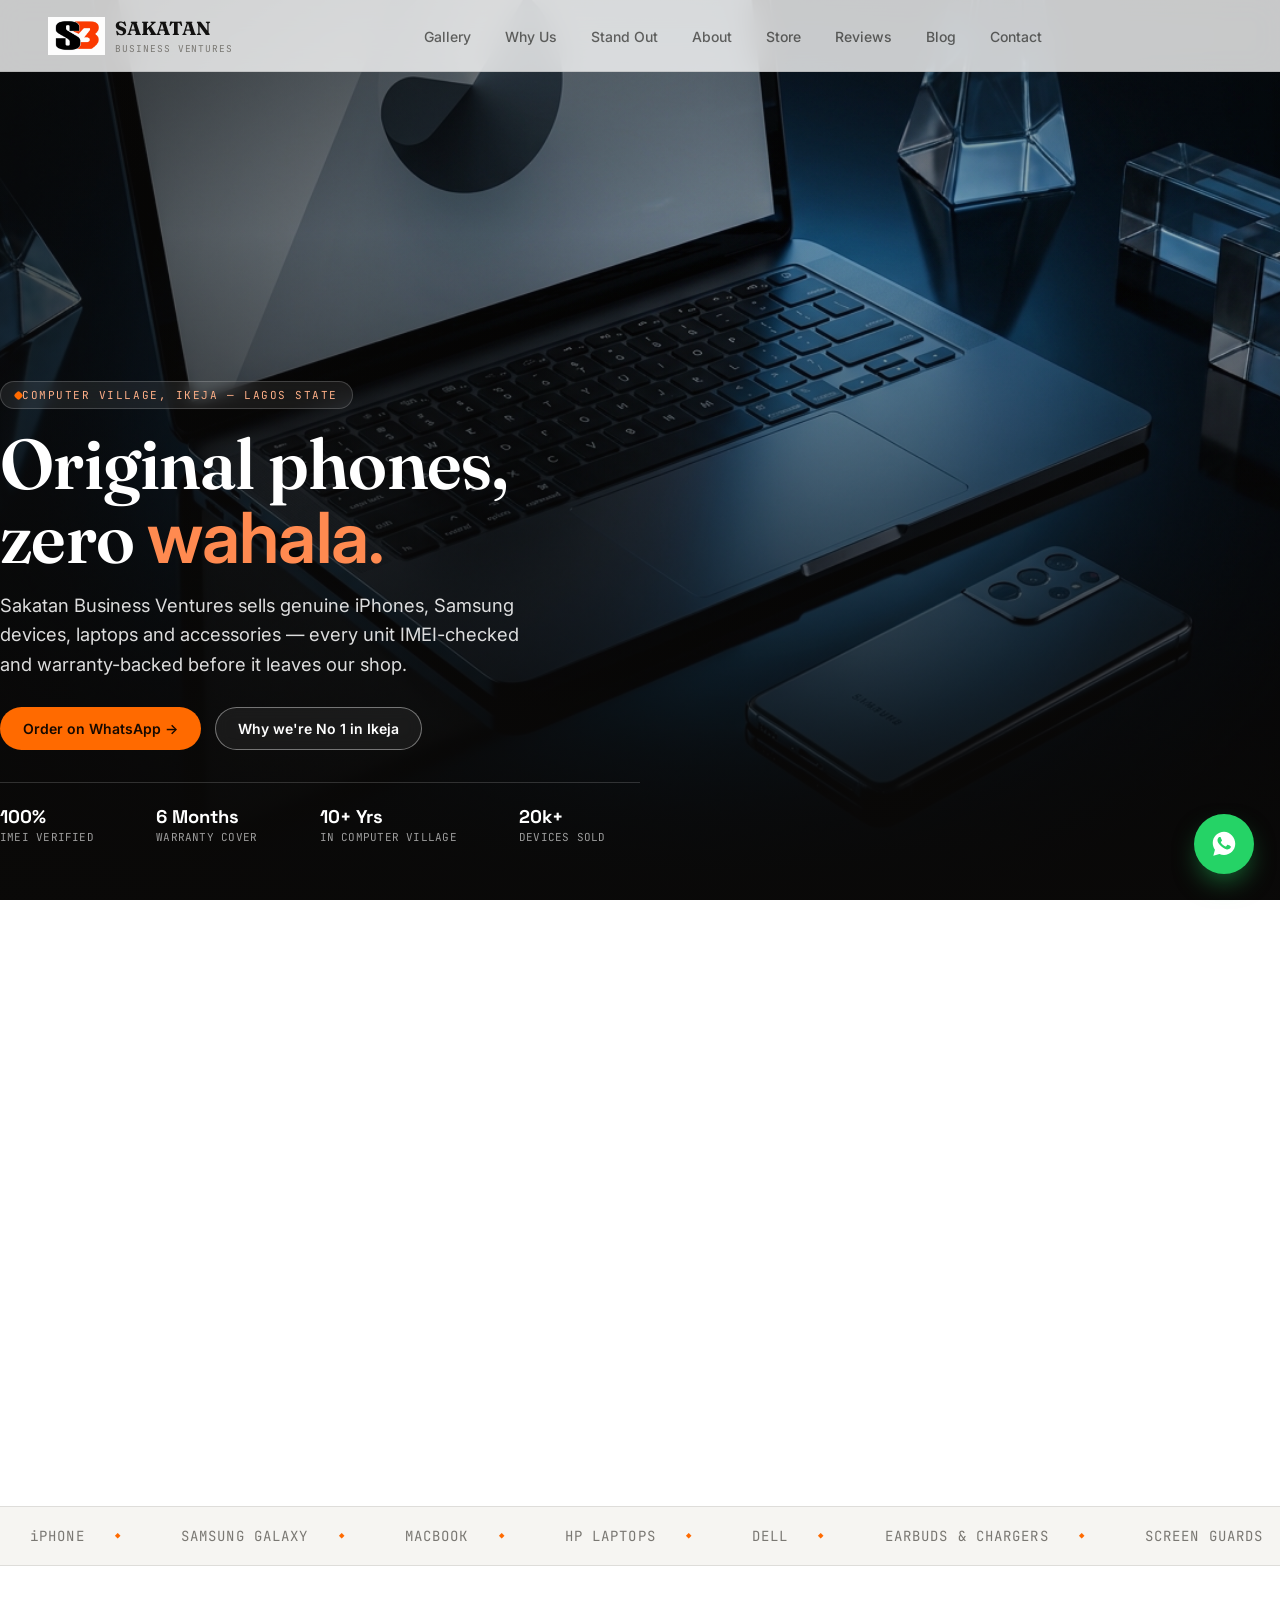
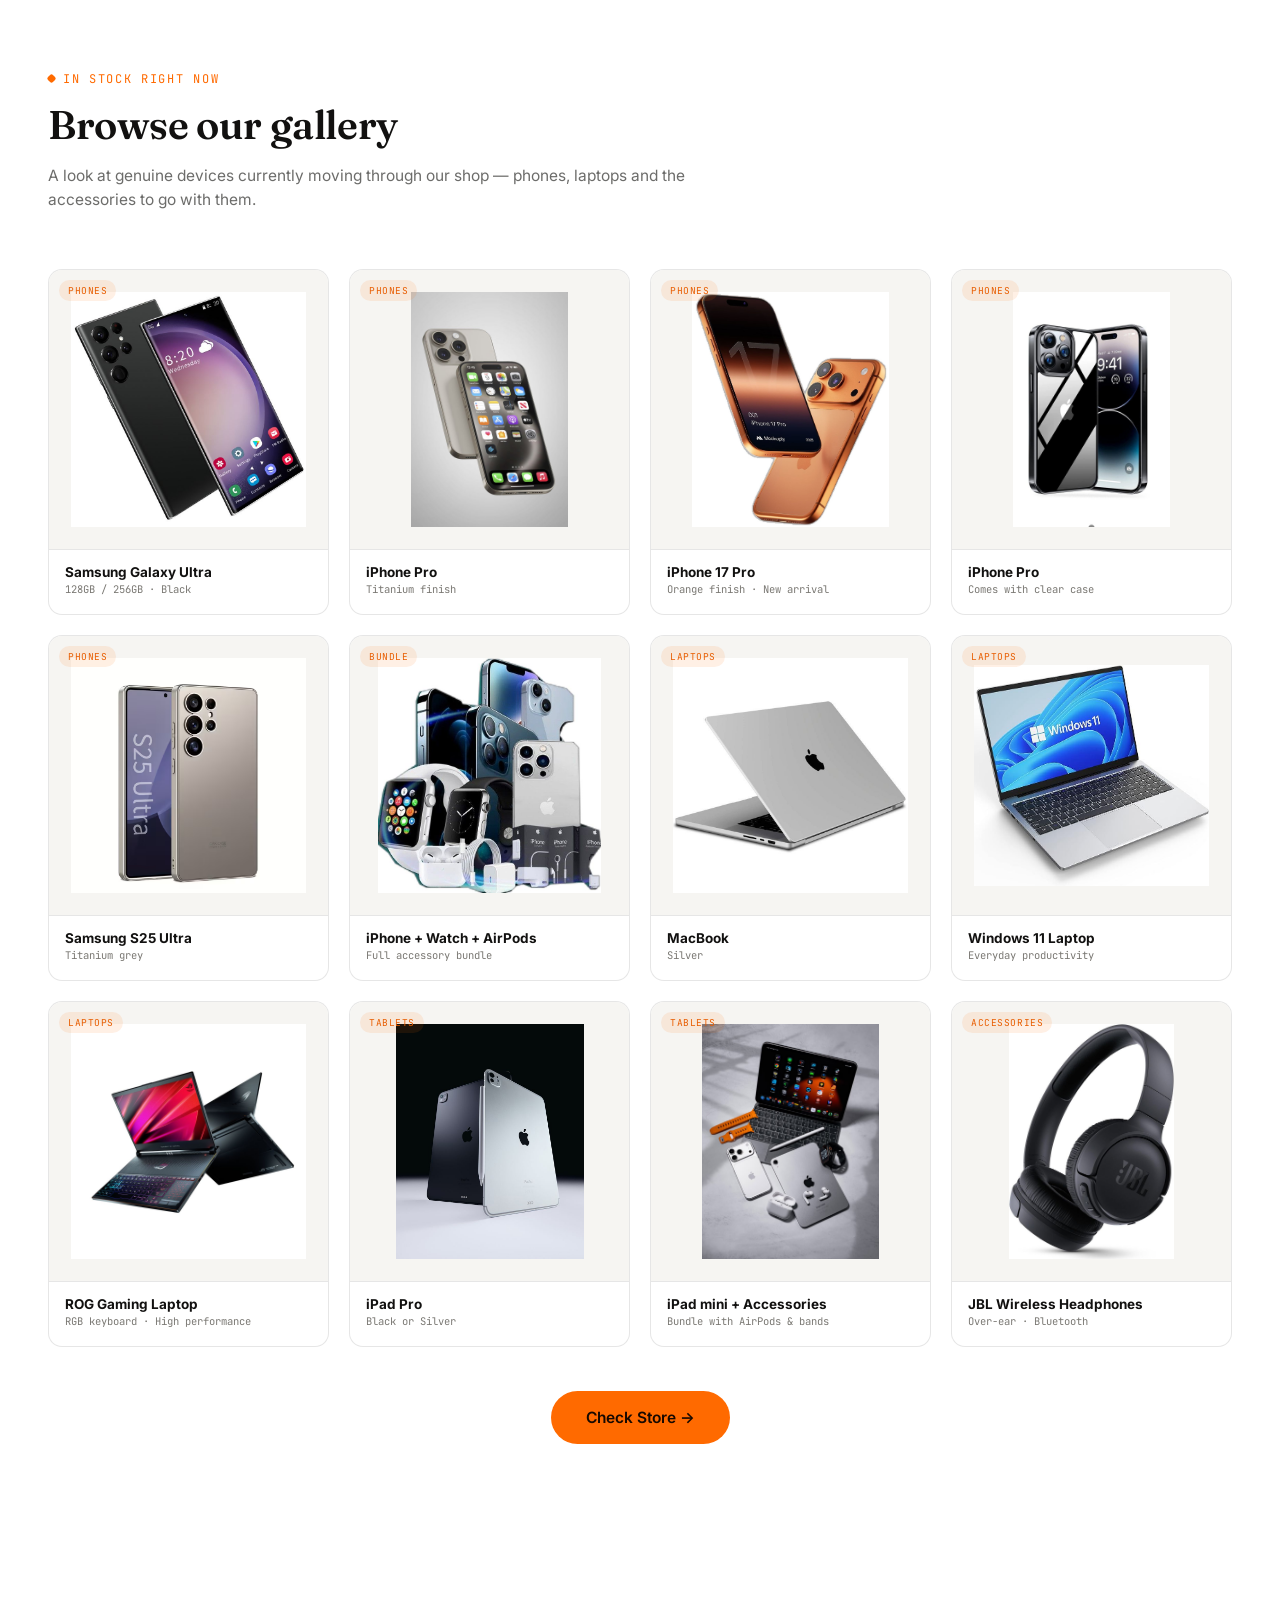
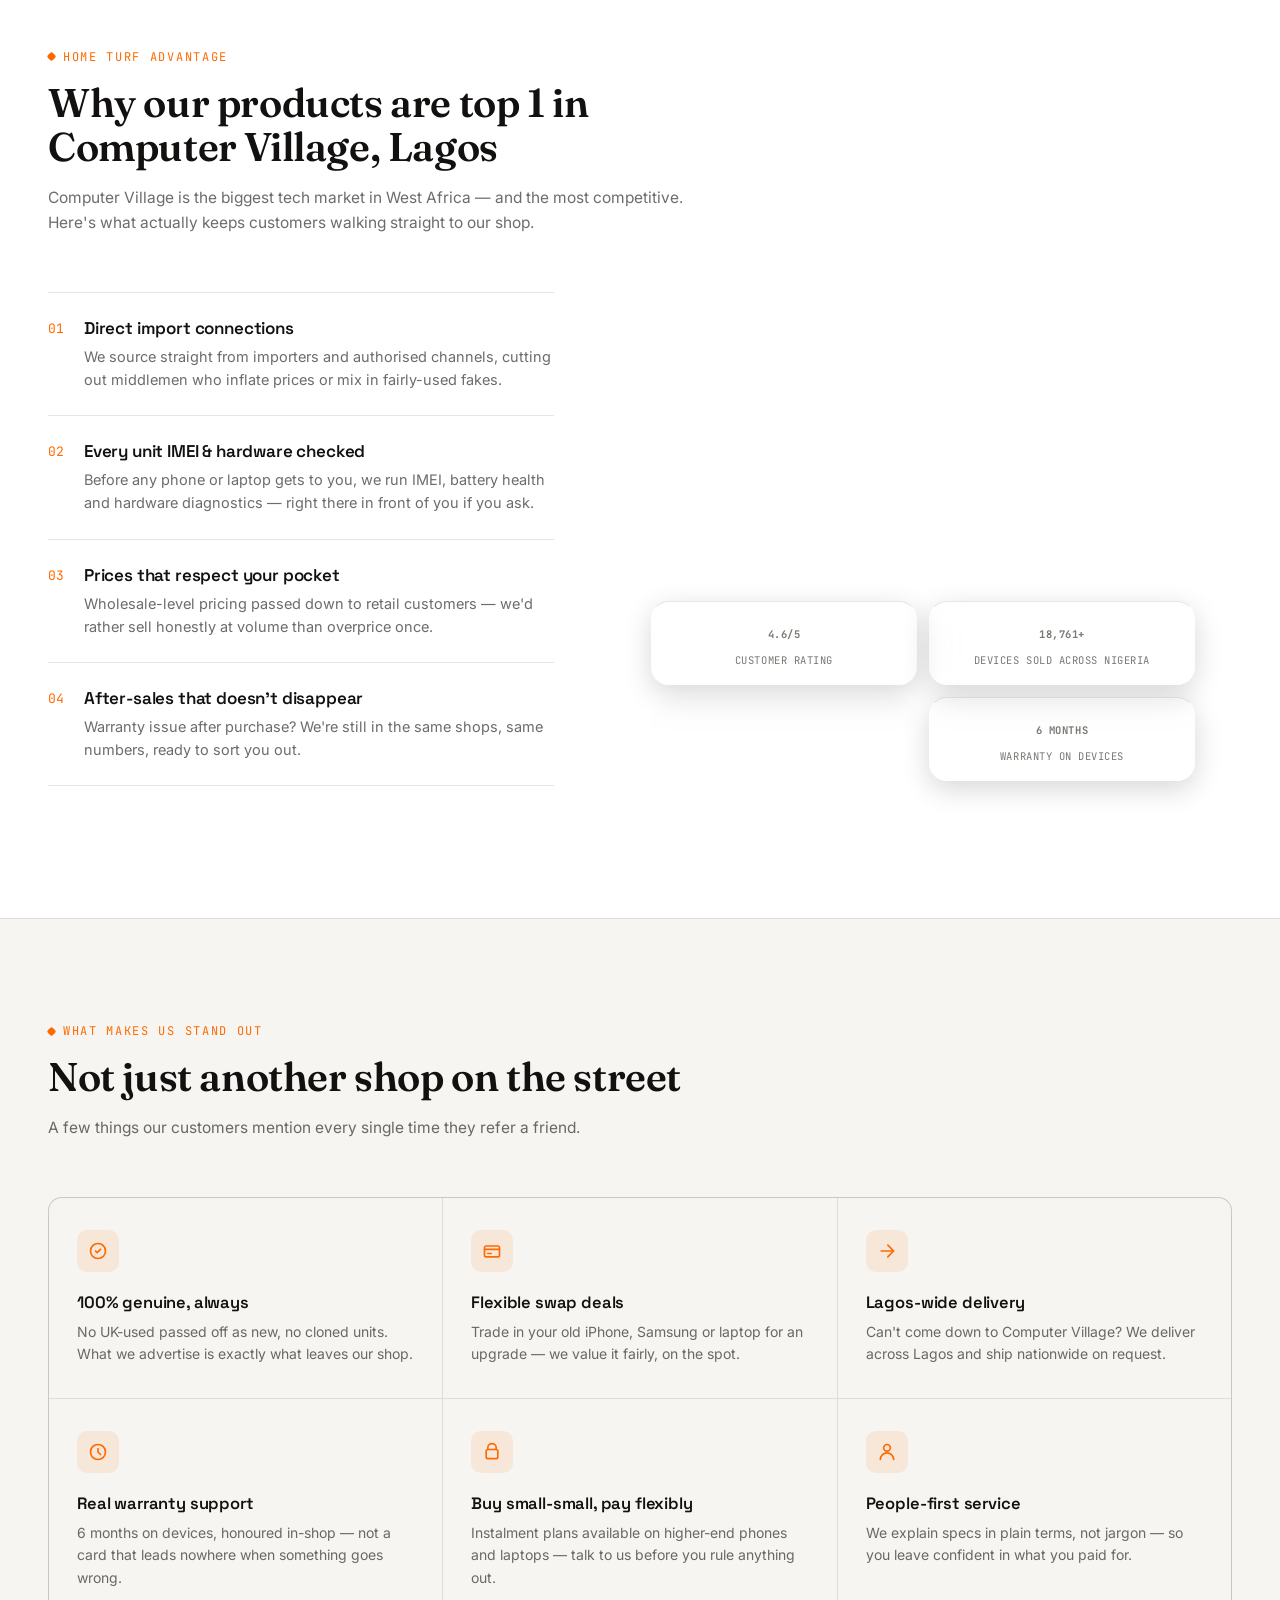
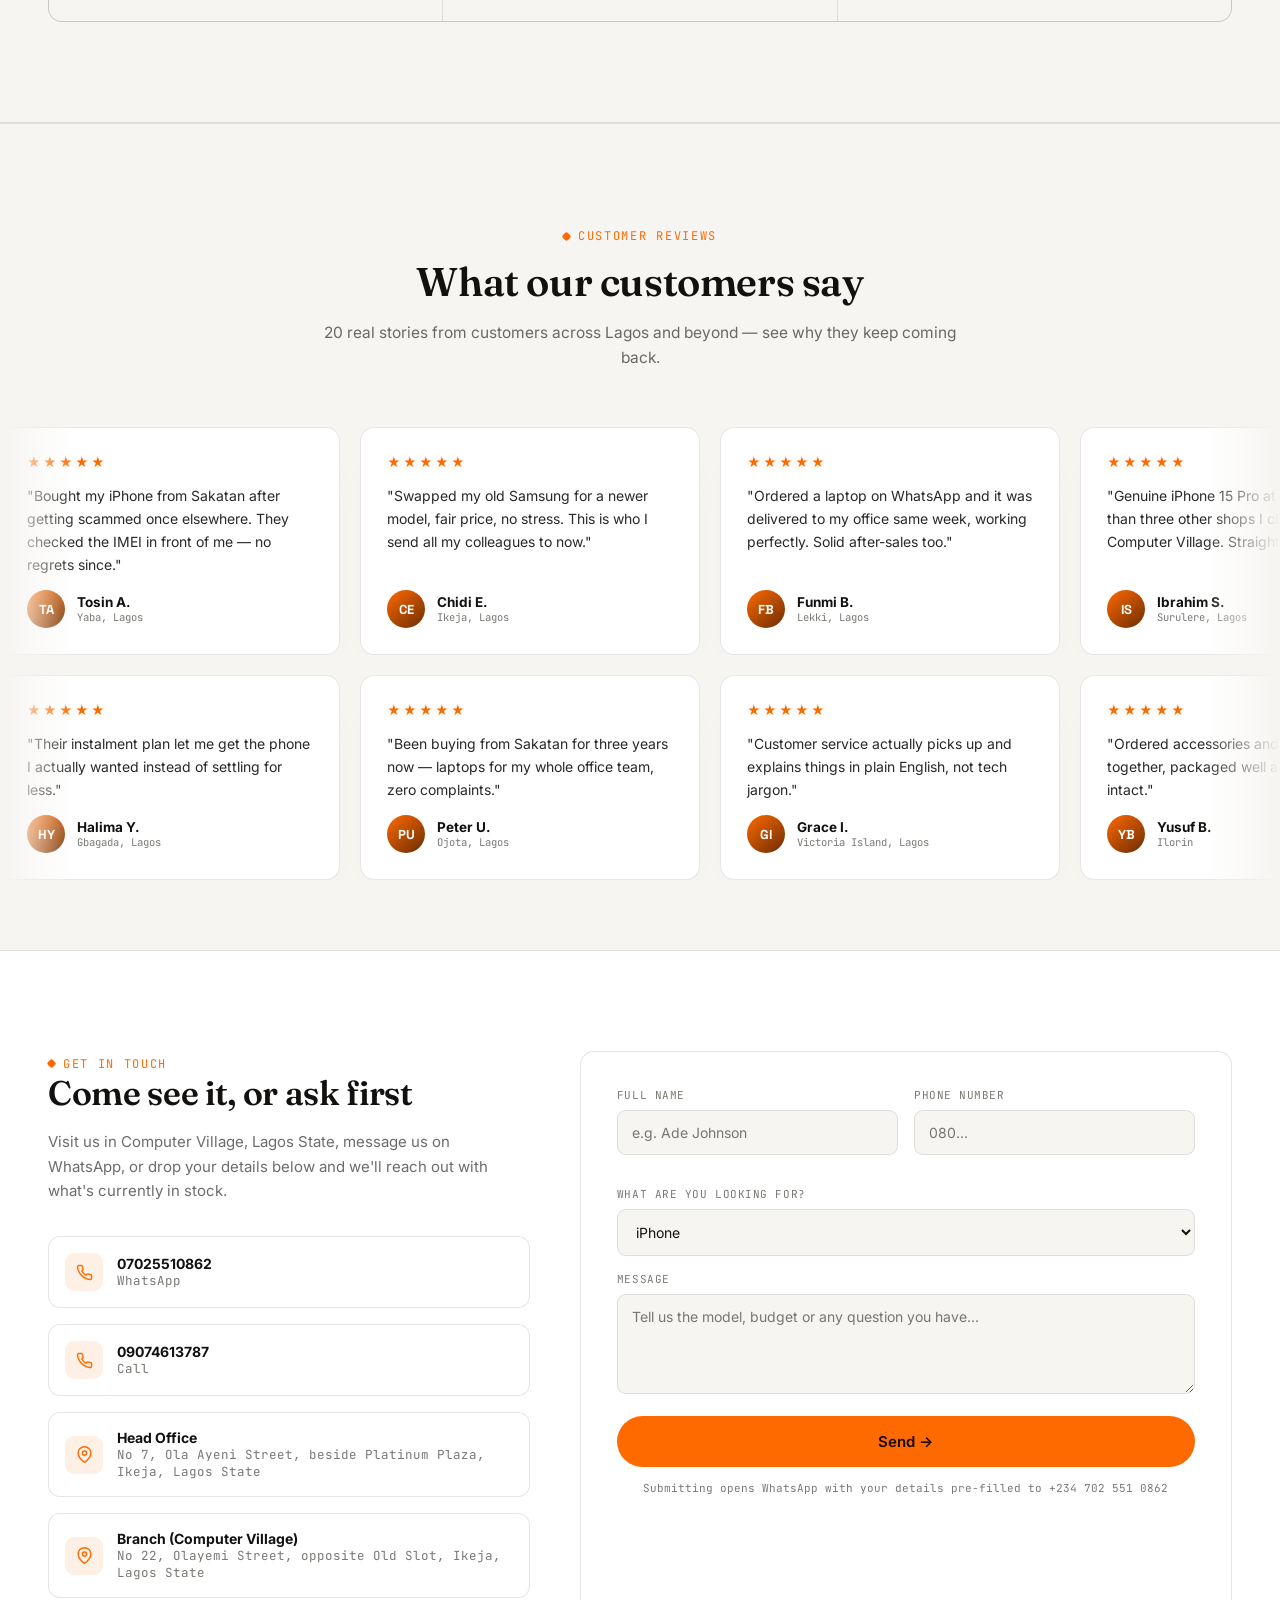
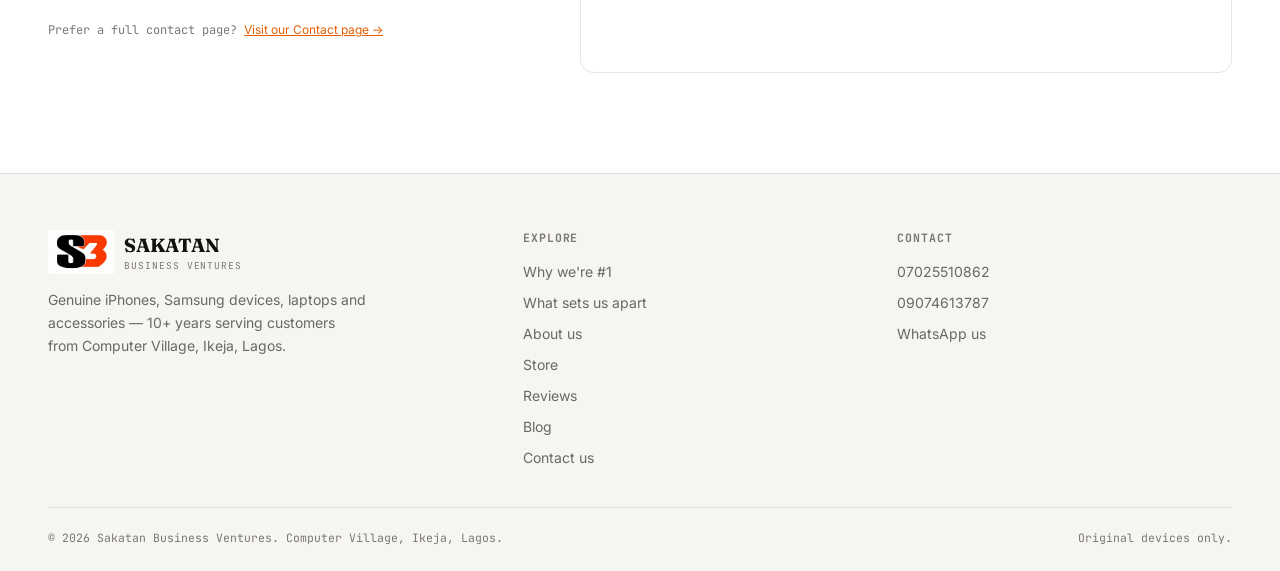
==== commit 4f40156c: "Remove WhatsApp link from navigation" ====
--- a/index.html
+++ b/index.html
@@ -679,7 +679,7 @@
       <li><a href="#contact">Contact</a></li>
     </ul>
     <div class="nav-cta">
-      <a href="https://wa.me/2347025510862" class="btn btn-ghost" target="_blank" rel="noopener">WhatsApp</a>
+
       <button class="nav-toggle" id="navToggle" aria-label="Toggle menu"><span></span><span></span><span></span></button>
     </div>
   </nav>
